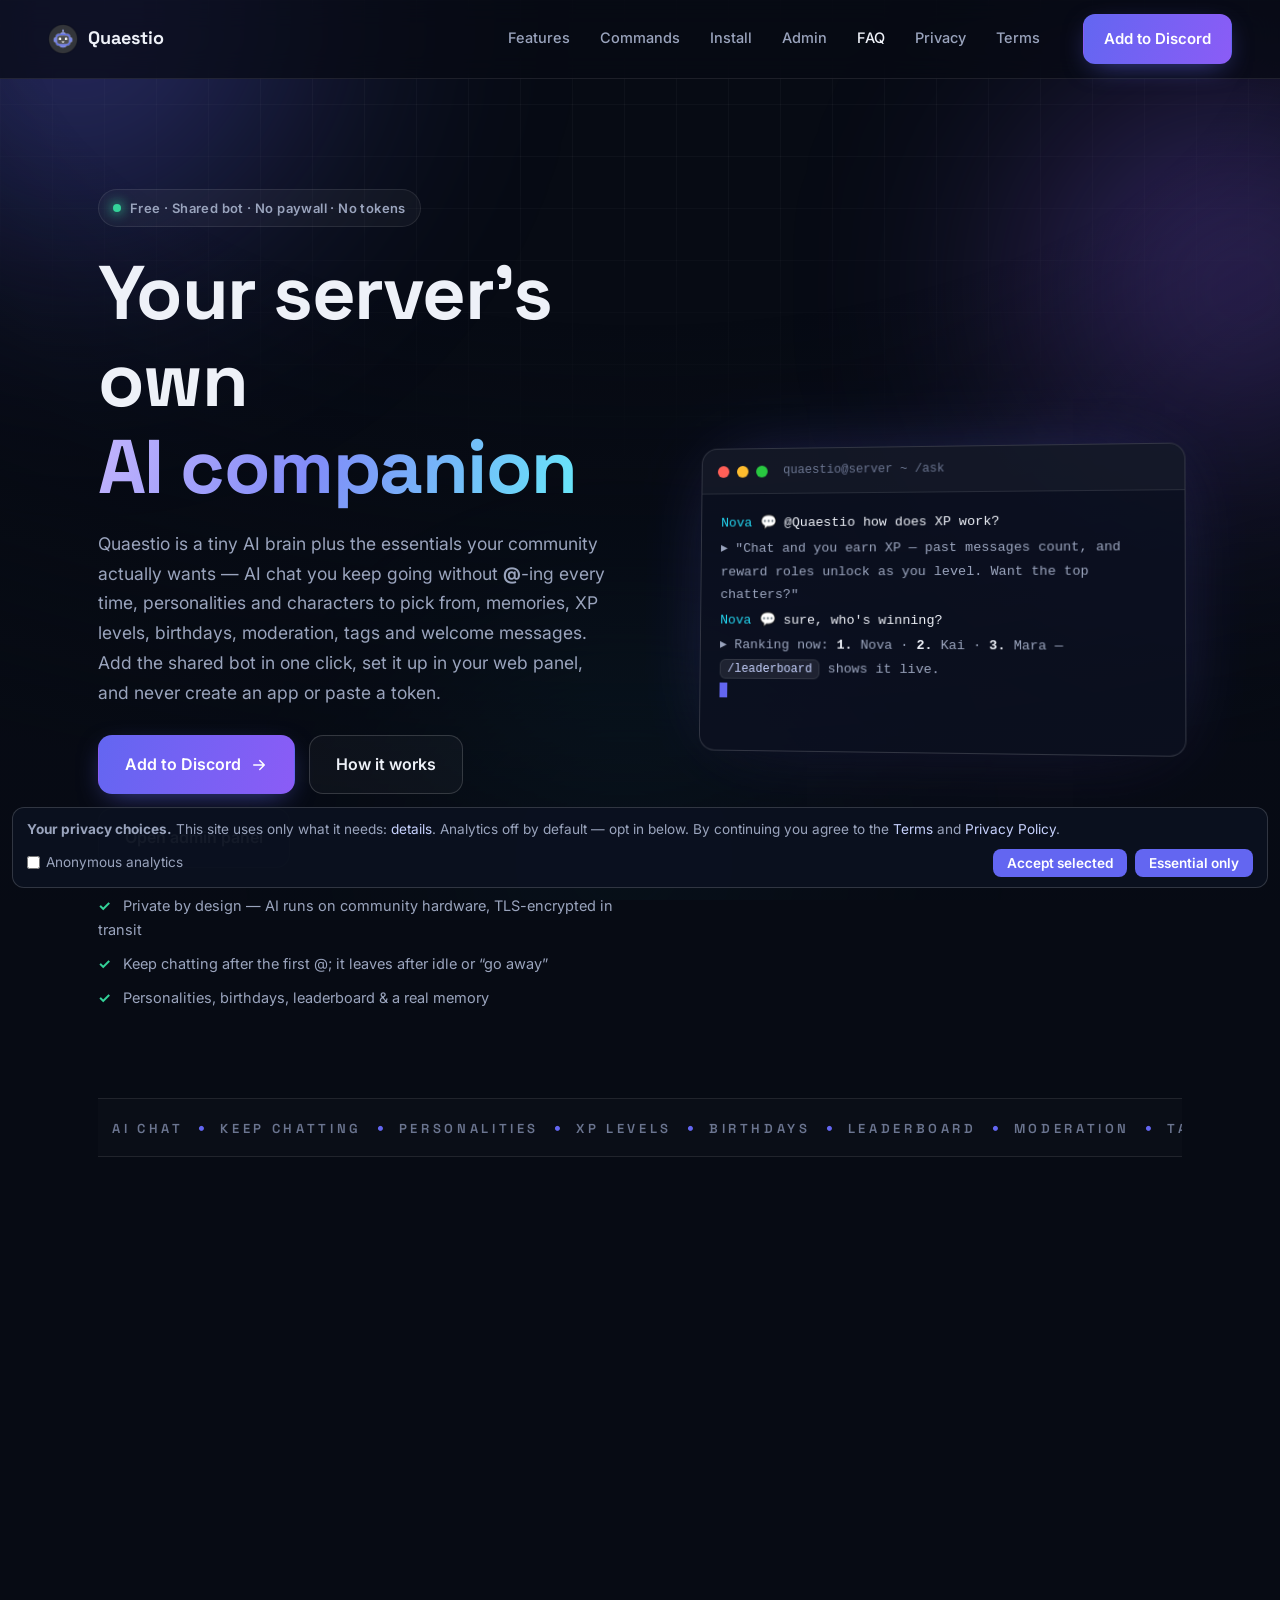
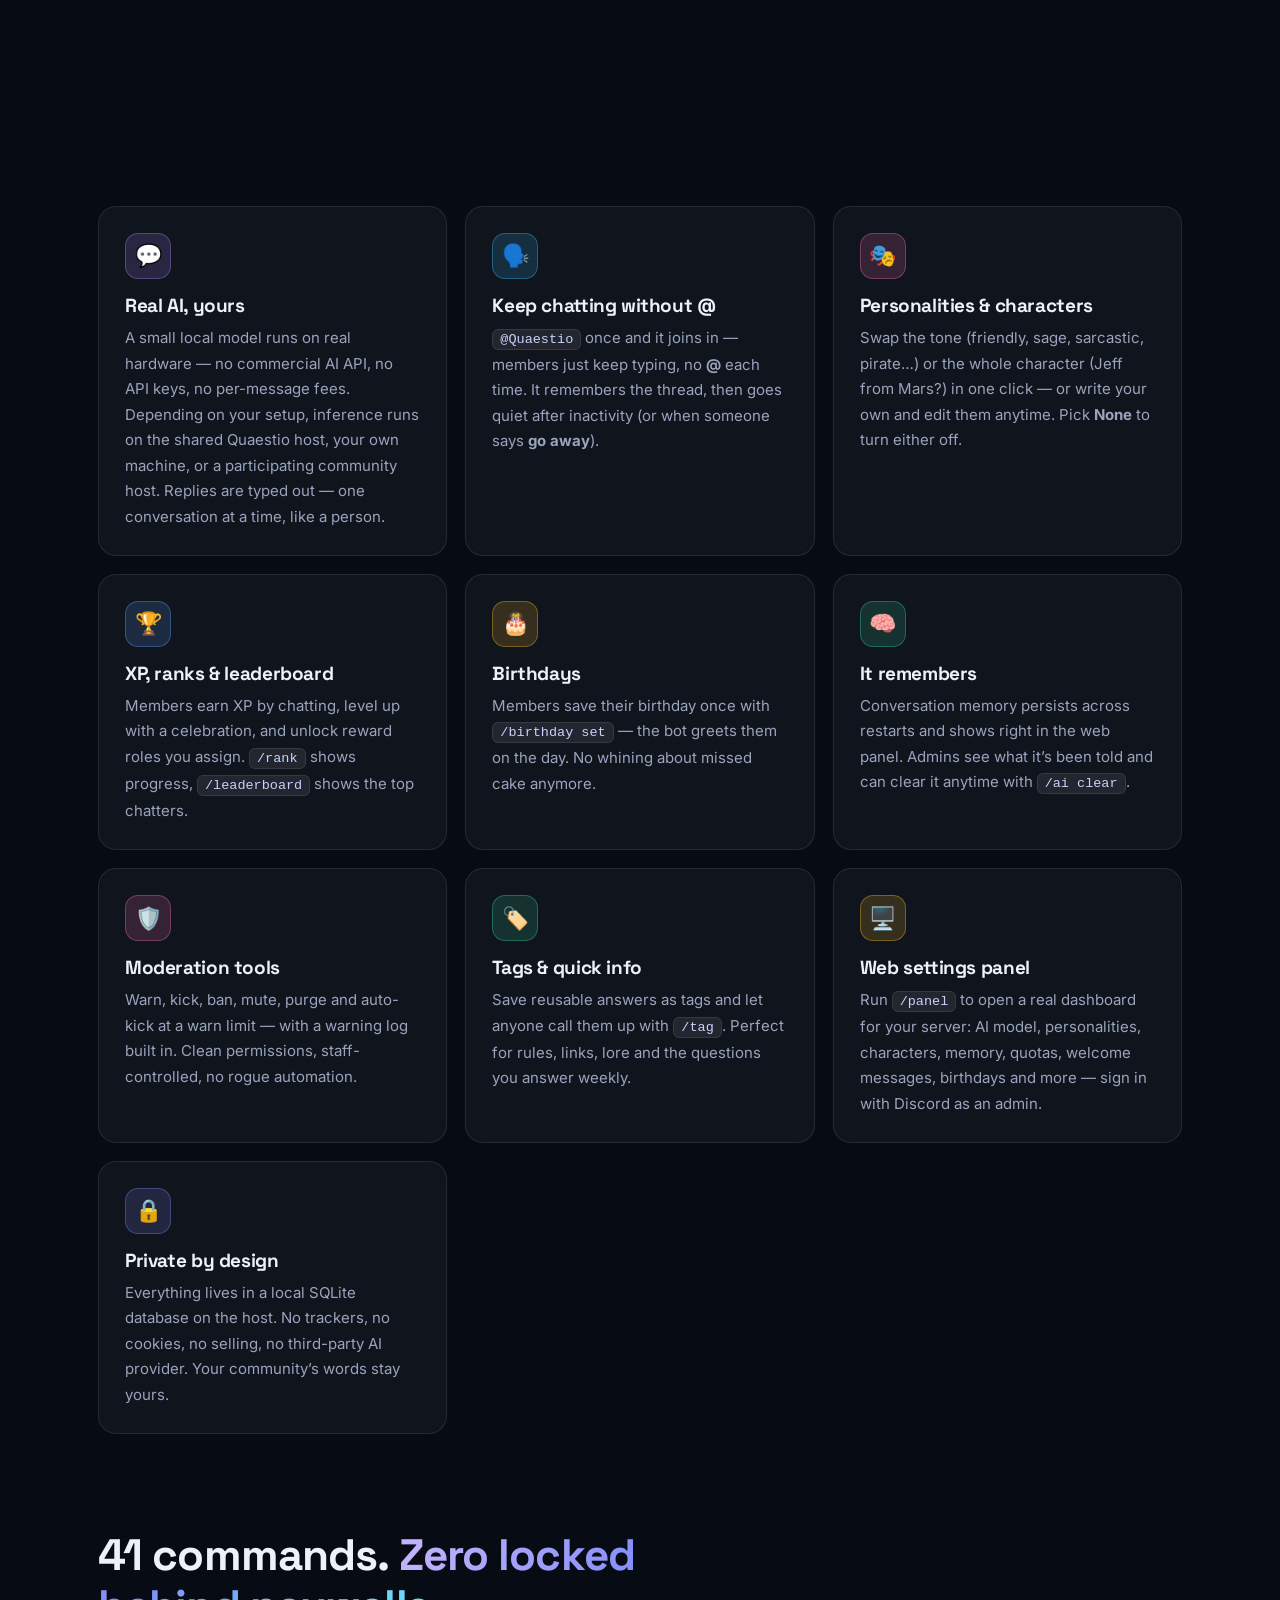
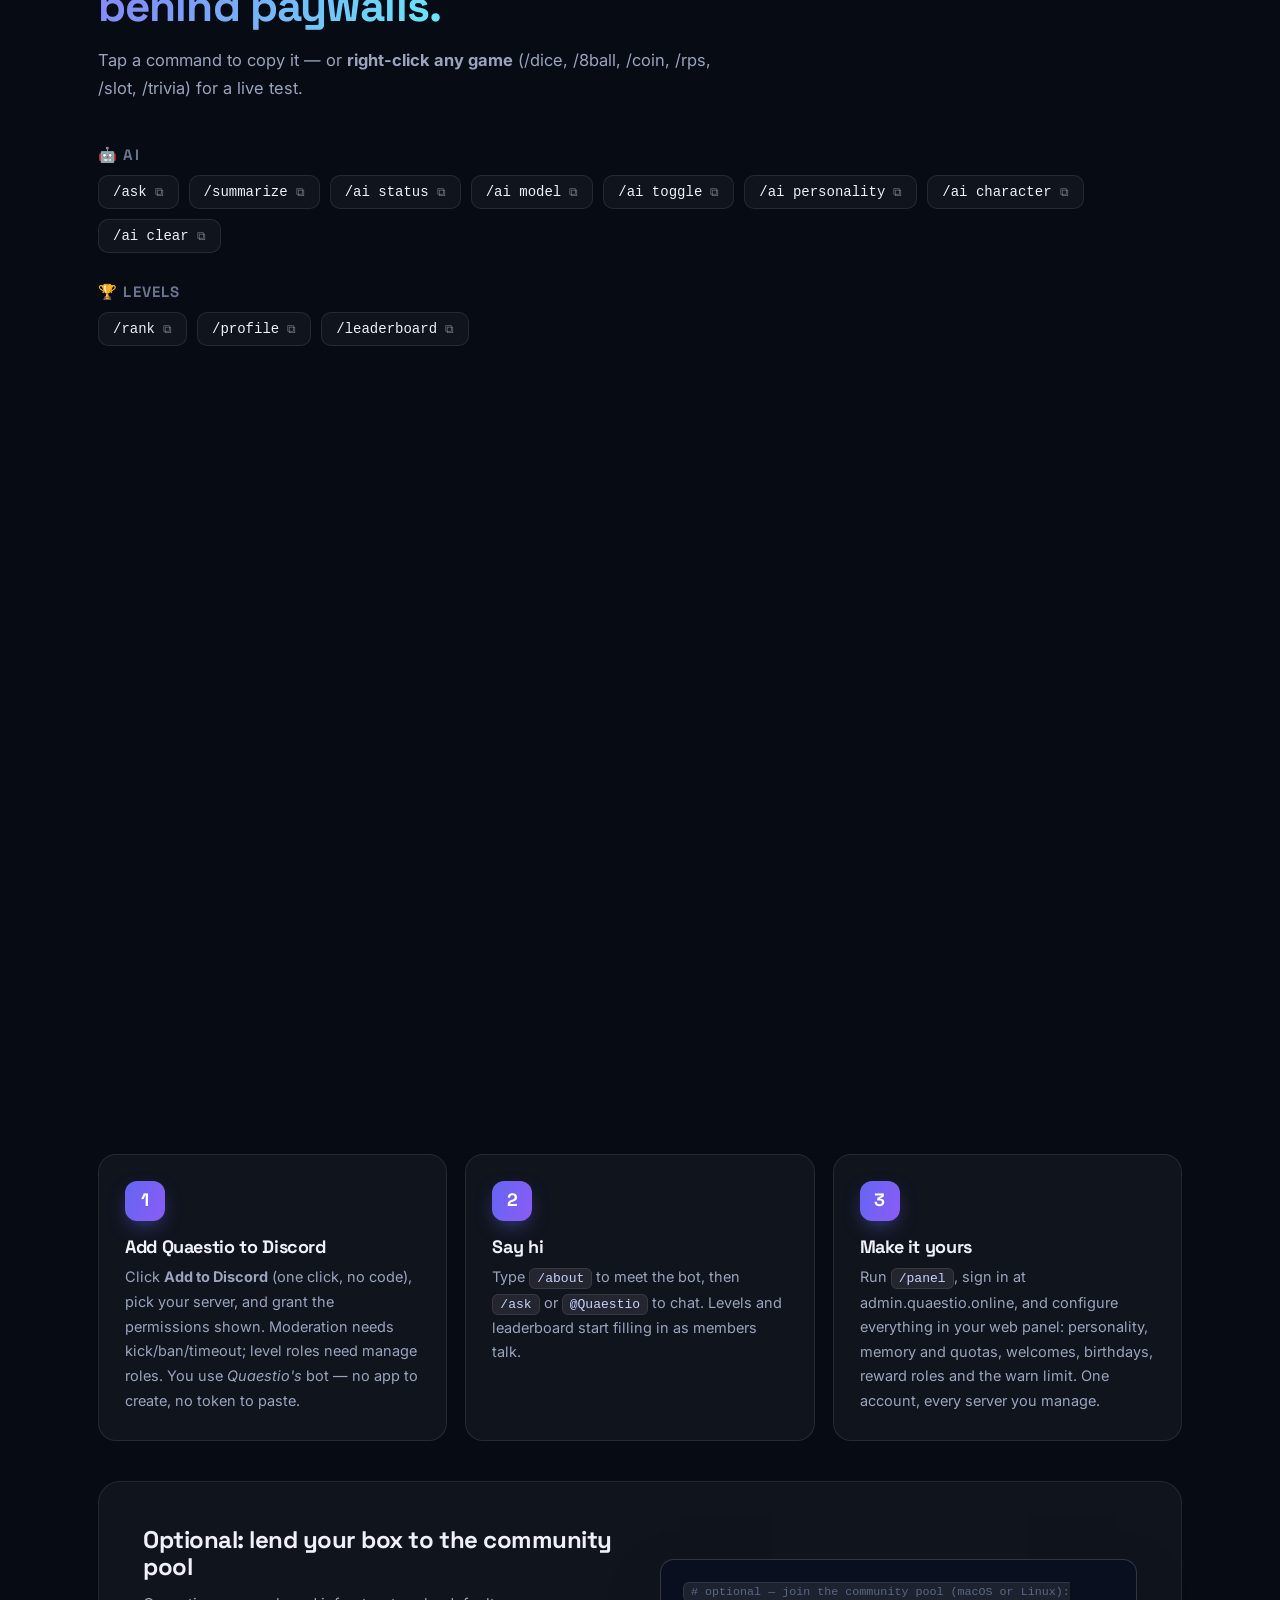
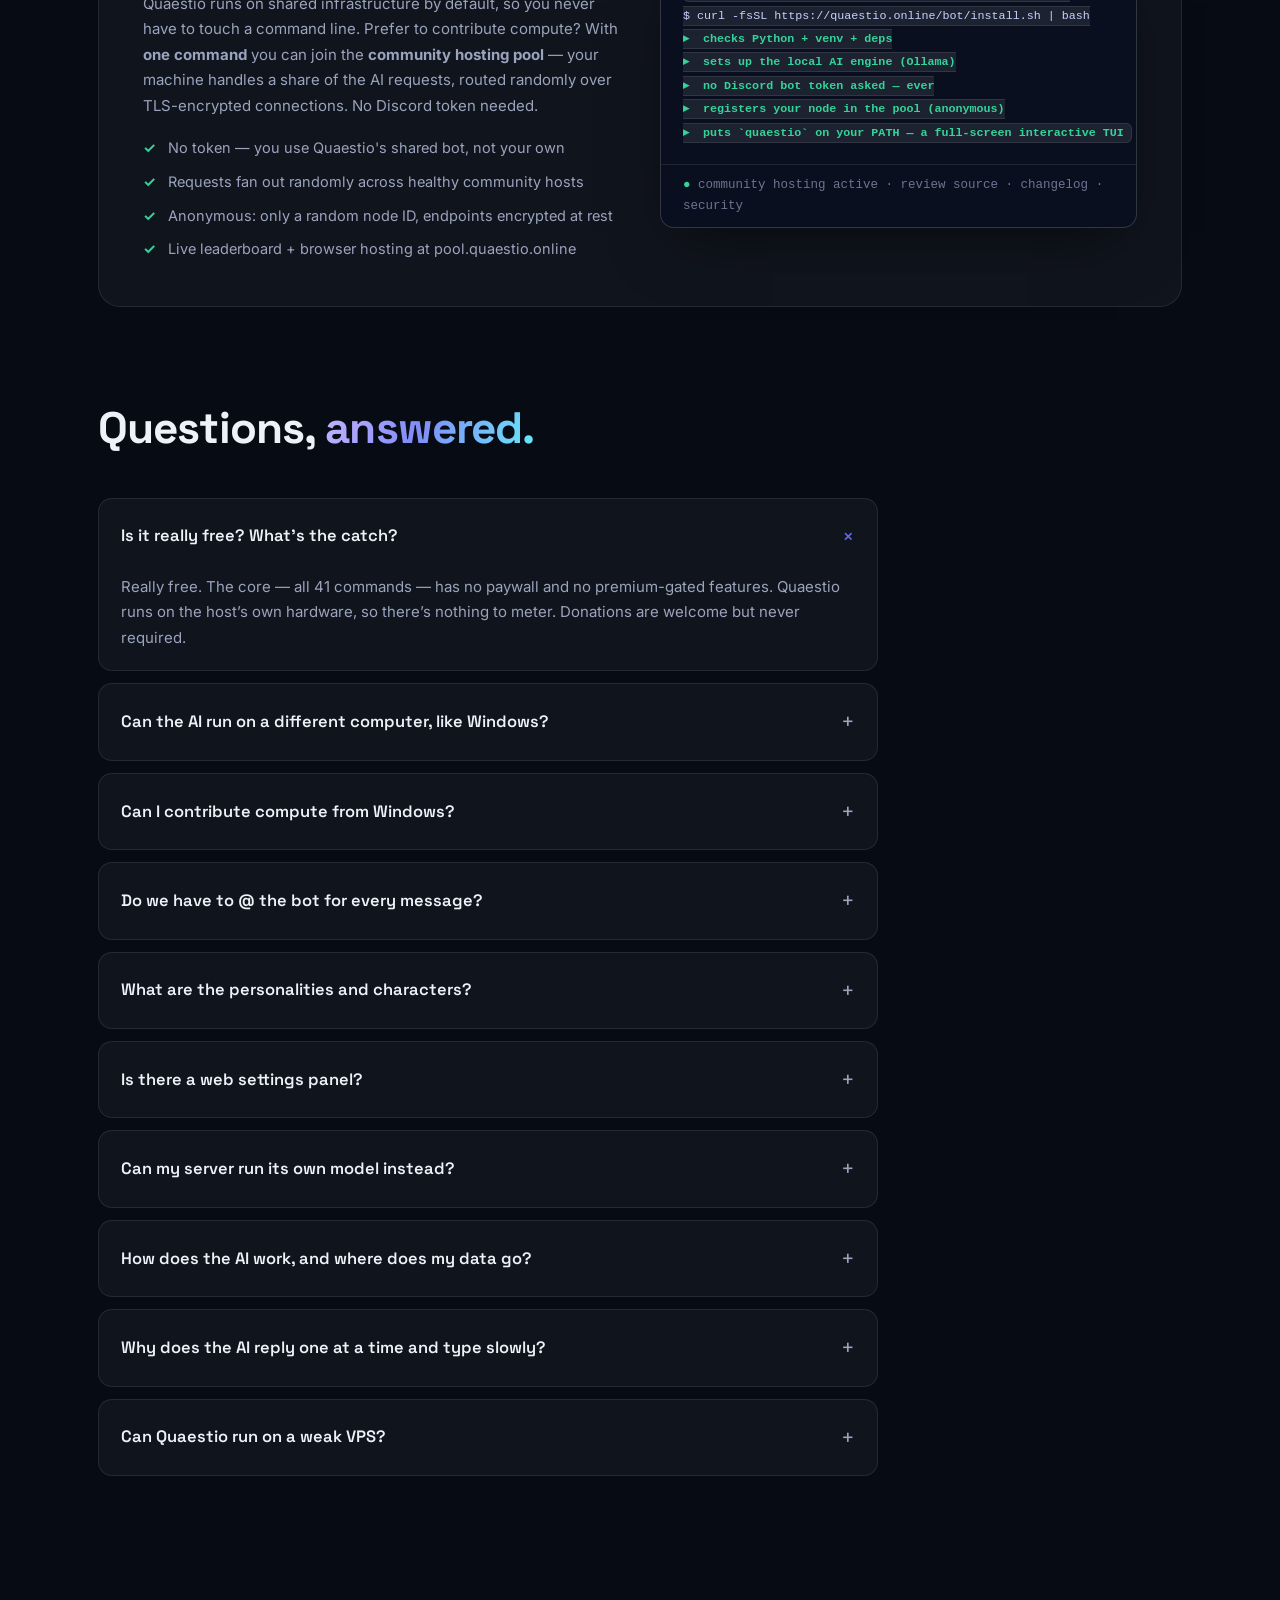
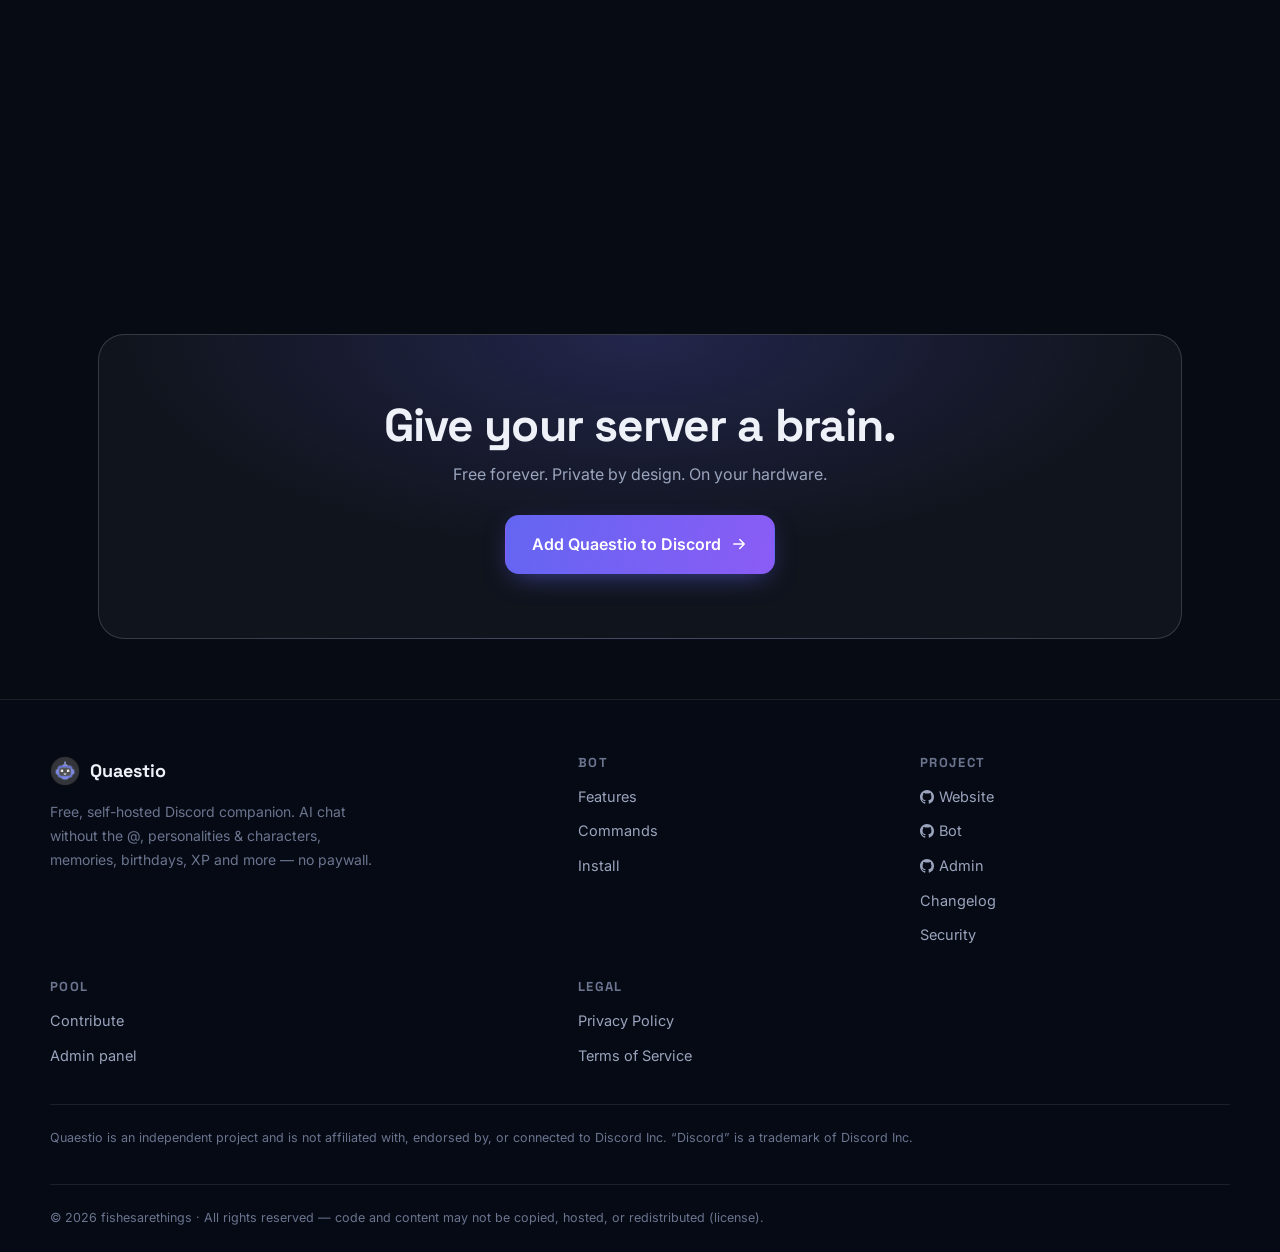
==== index.html @ 7c3014ec "Live server count with milestone confetti" ====
<!DOCTYPE html>
<html lang="en">
<head>
<meta charset="utf-8">
<meta name="viewport" content="width=device-width, initial-scale=1">
<meta name="description" content="Quaestio — the free, self-hosted Discord bot with a real on-prem AI brain: keep chatting without @, personalities &amp; characters, bot memory, XP levels, birthdays, leaderboards, moderation, tags and welcomes. No paywall. Ever.">
<meta property="og:title" content="Quaestio — Your server's own AI companion">
<meta property="og:description" content="Free, self-hosted Discord bot. On-prem AI chat that keeps going without @, personalities &amp; characters, XP, birthdays, moderation, tags and more. No subscriptions.">
<meta property="og:type" content="website">
<meta property="og:image" content="https://quaestio.online/assets/logo-512.png">
<meta property="og:url" content="https://quaestio.online/">
<meta name="twitter:card" content="summary_large_image">
<meta name="twitter:title" content="Quaestio — Your server's own AI companion">
<meta name="twitter:description" content="Free Discord AI companion: chat without @, 41 commands, XP, games, moderation. No paywall.">
<title>Quaestio — Your server's own AI companion</title>
<link rel="canonical" href="https://quaestio.online/">
<link rel="alternate" type="text/markdown" title="AI brief" href="https://quaestio.online/llms.txt">
<link rel="service-desc" type="application/json" title="API catalog" href="https://quaestio.online/api-catalog.json">
<link rel="help" title="Agent auth guide" href="https://quaestio.online/auth.md">
<script type="application/ld+json">
{"@context":"https://schema.org","@type":"SoftwareApplication","name":"Quaestio","operatingSystem":"Discord","applicationCategory":"CommunicationApplication","offers":{"@type":"Offer","price":"0","priceCurrency":"USD"},"description":"Free self-hosted Discord AI companion: keep-chatting AI, 6 personalities, characters, XP levels, birthdays, moderation, tags, games. 41 commands, no paywall.","url":"https://quaestio.online/","author":{"@type":"Organization","name":"Quaestio","url":"https://quaestio.online/"}}
</script>
<link rel="icon" href="assets/logo-512.png">
<link rel="preconnect" href="https://fonts.googleapis.com">
<link rel="preconnect" href="https://fonts.gstatic.com" crossorigin>
<link href="https://fonts.googleapis.com/css2?family=Space+Grotesk:wght@500;600;700&family=Inter:wght@400;500;600;700&display=swap" rel="stylesheet">
<link rel="stylesheet" href="style.css?v=2">
</head>
<body>

<div class="bg" aria-hidden="true">
  <div class="blob blob-a"></div>
  <div class="blob blob-b"></div>
  <div class="blob blob-c"></div>
  <div class="grid-overlay"></div>
  <div class="vignette"></div>
</div>

<header class="nav">
  <a class="brand" href="#top">
    <img src="assets/logo-512.png" alt="Quaestio">
    <span>Quaestio</span>
  </a>
  <nav class="links">
    <a href="#features">Features</a>
    <a href="#commands">Commands</a>
    <a href="#install">Install</a>
    <a href="https://admin.quaestio.online">Admin</a>
    <a href="#faq">FAQ</a>
    <a href="privacy.html">Privacy</a>
    <a href="terms.html">Terms</a>
  </nav>
  <a class="btn btn-primary btn-invite" href="https://discord.com/oauth2/authorize?client_id=1537428372802506802&permissions=1101994781766&scope=bot">Add to Discord</a>
</header>

<main id="top">

  <section class="hero">
    <div class="hero-copy">
      <div class="badge"><span class="dot"></span> Free &middot; Shared bot &middot; No paywall &middot; No tokens</div>
      <h1>Your server&rsquo;s own<br><span class="grad">AI companion</span></h1>
      <p class="lead">Quaestio is a tiny AI brain plus the essentials your community actually wants — AI chat you keep going without <b>@</b>-ing every time, personalities and characters to pick from, memories, XP levels, birthdays, moderation, tags and welcome messages. Add the shared bot in one click, set it up in your web panel, and never create an app or paste a token.</p>
      <div class="cta">
        <a class="btn btn-primary btn-lg" href="https://discord.com/oauth2/authorize?client_id=1537428372802506802&permissions=1101994781766&scope=bot">
          Add to Discord
          <svg viewBox="0 0 24 24" fill="none" stroke="currentColor" stroke-width="2" stroke-linecap="round" stroke-linejoin="round"><path d="M5 12h14M13 6l6 6-6 6"/></svg>
        </a>
        <a class="btn btn-ghost btn-lg" href="#install">How it works</a>
        <a class="btn btn-ghost btn-lg" href="https://admin.quaestio.online">Open admin panel</a>
      </div>
      <ul class="hero-check">
        <li><span class="ok">✓</span> Private by design — AI runs on community hardware, TLS-encrypted in transit</li>
        <li><span class="ok">✓</span> Keep chatting after the first @; it leaves after idle or &ldquo;go away&rdquo;</li>
        <li><span class="ok">✓</span> Personalities, birthdays, leaderboard &amp; a real memory</li>
      </ul>
    </div>

    <div class="terminal" id="terminal" role="img" aria-label="Animated preview of Quaestio commands">
      <div class="terminal-bar">
        <span class="tl red"></span><span class="tl yellow"></span><span class="tl green"></span>
        <span class="terminal-title">quaestio@server ~ /ask</span>
      </div>
      <div class="terminal-body" id="terminalBody"></div>
    </div>
  </section>

  <div class="ticker" aria-hidden="true">
    <div class="ticker-track">
      <span>AI CHAT</span><i>•</i><span>KEEP CHATTING</span><i>•</i><span>PERSONALITIES</span><i>•</i><span>XP LEVELS</span><i>•</i><span>BIRTHDAYS</span><i>•</i><span>LEADERBOARD</span><i>•</i><span>MODERATION</span><i>•</i><span>TAGS</span><i>•</i><span>WELCOMES</span><i>•</i><span>PRIVATE</span><i>•</i><span>FREE</span><i>•</i>
      <span>AI CHAT</span><i>•</i><span>KEEP CHATTING</span><i>•</i><span>PERSONALITIES</span><i>•</i><span>XP LEVELS</span><i>•</i><span>BIRTHDAYS</span><i>•</i><span>LEADERBOARD</span><i>•</i><span>MODERATION</span><i>•</i><span>TAGS</span><i>•</i><span>WELCOMES</span><i>•</i><span>PRIVATE</span><i>•</i><span>FREE</span><i>•</i>
    </div>
  </div>

  <section class="stats reveal">
    <div class="stat"><span class="stat-num" data-count="2" id="stat-servers">2</span><span class="stat-label">Servers</span></div>
    <div class="stat"><span class="stat-num" data-count="41">41</span><span class="stat-label">Commands</span></div>
    <div class="stat"><span class="stat-num" data-count="1">1</span><span class="stat-label">AI brain</span></div>
    <div class="stat"><span class="stat-num" data-count="0" data-suffix="$">0$</span><span class="stat-label">Paywalls</span></div>
    <div class="stat"><span class="stat-num" data-count="100" data-suffix="%">100%</span><span class="stat-label">Private</span></div>
  </section>

  <section class="section" id="features">
    <div class="section-head reveal">
      <h2>Everything your server needs.<br><span class="grad">Nothing it doesn&rsquo;t.</span></h2>
      <p>Built around one idea: a bot that feels human, stays private, and costs nothing.</p>
    </div>
    <div class="card-grid">
      <div class="card reveal">
        <div class="card-icon" style="--c:#a78bfa">💬</div>
        <h3>Real AI, yours</h3>
        <p>A small local model runs on real hardware — no commercial AI API, no API keys, no per-message fees. Depending on your setup, inference runs on the shared Quaestio host, your own machine, or a participating community host. Replies are typed out — one conversation at a time, like a person.</p>
      </div>
      <div class="card reveal">
        <div class="card-icon" style="--c:#38bdf8">🗣️</div>
        <h3>Keep chatting without @</h3>
        <p><code>@Quaestio</code> once and it joins in — members just keep typing, no <b>@</b> each time. It remembers the thread, then goes quiet after inactivity (or when someone says <b>go away</b>).</p>
      </div>
      <div class="card reveal">
        <div class="card-icon" style="--c:#f472b6">🎭</div>
        <h3>Personalities &amp; characters</h3>
        <p>Swap the tone (friendly, sage, sarcastic, pirate…) or the whole character (Jeff from Mars?) in one click — or write your own and edit them anytime. Pick <b>None</b> to turn either off.</p>
      </div>
      <div class="card reveal">
        <div class="card-icon" style="--c:#60a5fa">🏆</div>
        <h3>XP, ranks &amp; leaderboard</h3>
        <p>Members earn XP by chatting, level up with a celebration, and unlock reward roles you assign. <code>/rank</code> shows progress, <code>/leaderboard</code> shows the top chatters.</p>
      </div>
      <div class="card reveal">
        <div class="card-icon" style="--c:#fbbf24">🎂</div>
        <h3>Birthdays</h3>
        <p>Members save their birthday once with <code>/birthday set</code> — the bot greets them on the day. No whining about missed cake anymore.</p>
      </div>
      <div class="card reveal">
        <div class="card-icon" style="--c:#34d399">🧠</div>
        <h3>It remembers</h3>
        <p>Conversation memory persists across restarts and shows right in the web panel. Admins see what it&rsquo;s been told and can clear it anytime with <code>/ai clear</code>.</p>
      </div>
      <div class="card reveal">
        <div class="card-icon" style="--c:#f472b6">🛡️</div>
        <h3>Moderation tools</h3>
        <p>Warn, kick, ban, mute, purge and auto-kick at a warn limit — with a warning log built in. Clean permissions, staff-controlled, no rogue automation.</p>
      </div>
      <div class="card reveal">
        <div class="card-icon" style="--c:#34d399">🏷️</div>
        <h3>Tags &amp; quick info</h3>
        <p>Save reusable answers as tags and let anyone call them up with <code>/tag</code>. Perfect for rules, links, lore and the questions you answer weekly.</p>
      </div>
      <div class="card reveal">
        <div class="card-icon" style="--c:#fbbf24">🖥️</div>
        <h3>Web settings panel</h3>
        <p>Run <code>/panel</code> to open a <a href="https://admin.quaestio.online">real dashboard</a> for your server: AI model, personalities, characters, memory, quotas, welcome messages, birthdays and more — sign in with Discord as an admin.</p>
      </div>
      <div class="card reveal">
        <div class="card-icon" style="--c:#818cf8">🔒</div>
        <h3>Private by design</h3>
        <p>Everything lives in a local SQLite database on the host. No trackers, no cookies, no selling, no third-party AI provider. Your community&rsquo;s words stay yours.</p>
      </div>
    </div>
  </section>

  <section class="section" id="commands">
    <div class="section-head reveal">
      <h2>41 commands. <span class="grad">Zero locked behind paywalls.</span></h2>
      <p class="muted" id="cmd-hint">Tap a command to copy it — or <b>right-click any game</b> (/dice, /8ball, /coin, /rps, /slot, /trivia) for a live test.</p>
    </div>

    <div class="cmd-group reveal">
      <h4>🤖 AI</h4>
      <div class="cmd-chips">
        <button class="cmd" data-cmd="/ask">/ask</button>
        <button class="cmd" data-cmd="/summarize">/summarize</button>
        <button class="cmd" data-cmd="/ai status">/ai status</button>
        <button class="cmd" data-cmd="/ai model">/ai model</button>
        <button class="cmd" data-cmd="/ai toggle">/ai toggle</button>
        <button class="cmd" data-cmd="/ai personality">/ai personality</button>
        <button class="cmd" data-cmd="/ai character">/ai character</button>
        <button class="cmd" data-cmd="/ai clear">/ai clear</button>
      </div>
    </div>
    <div class="cmd-group reveal">
      <h4>🏆 Levels</h4>
      <div class="cmd-chips">
        <button class="cmd" data-cmd="/rank">/rank</button>
        <button class="cmd" data-cmd="/profile">/profile</button>
        <button class="cmd" data-cmd="/leaderboard">/leaderboard</button>
      </div>
    </div>
    <div class="cmd-group reveal">
      <h4>🛡️ Moderation</h4>
      <div class="cmd-chips">
        <button class="cmd" data-cmd="/warn">/warn</button>
        <button class="cmd" data-cmd="/warns">/warns</button>
        <button class="cmd" data-cmd="/delwarns">/delwarns</button>
        <button class="cmd" data-cmd="/kick">/kick</button>
        <button class="cmd" data-cmd="/ban">/ban</button>
        <button class="cmd" data-cmd="/unban">/unban</button>
        <button class="cmd" data-cmd="/purge">/purge</button>
        <button class="cmd" data-cmd="/mute">/mute</button>
        <button class="cmd" data-cmd="/unmute">/unmute</button>
      </div>
    </div>
    <div class="cmd-group reveal">
      <h4>🏷️ Tags</h4>
      <div class="cmd-chips">
        <button class="cmd" data-cmd="/tag">/tag</button>
        <button class="cmd" data-cmd="/tagcreate">/tagcreate</button>
        <button class="cmd" data-cmd="/tagdelete">/tagdelete</button>
        <button class="cmd" data-cmd="/tags">/tags</button>
      </div>
    </div>
    <div class="cmd-group reveal">
      <h4>🎂 Birthdays</h4>
      <div class="cmd-chips">
        <button class="cmd" data-cmd="/birthday set">/birthday set</button>
        <button class="cmd" data-cmd="/birthday list">/birthday list</button>
        <button class="cmd" data-cmd="/birthday remove">/birthday remove</button>
      </div>
    </div>
    <div class="cmd-group reveal">
      <h4>🧭 Core</h4>
      <div class="cmd-chips">
        <button class="cmd" data-cmd="/ping">/ping</button>
        <button class="cmd" data-cmd="/uptime">/uptime</button>
        <button class="cmd" data-cmd="/about">/about</button>
        <button class="cmd" data-cmd="/invite">/invite</button>
        <button class="cmd" data-cmd="/panel">/panel</button>
      </div>
    </div>
    <div class="cmd-group reveal">
      <h4>🎮 Games</h4>
      <div class="cmd-chips">
        <button class="cmd" data-cmd="/8ball">/8ball</button>
        <button class="cmd" data-cmd="/dice">/dice</button>
        <button class="cmd" data-cmd="/coin">/coin</button>
        <button class="cmd" data-cmd="/rps">/rps</button>
        <button class="cmd" data-cmd="/trivia">/trivia</button>
        <button class="cmd" data-cmd="/slot">/slot</button>
        <button class="cmd" data-cmd="/tictactoe">/tictactoe</button>
        <button class="cmd" data-cmd="/move">/move</button>
      </div>
    </div>
  </section>

  <section class="section" id="install">
    <div class="section-head reveal">
      <h2>Up and running in <span class="grad">about a minute.</span></h2>
      <p>No installs, no tokens, no subscriptions. Invite Quaestio and configure it in your web panel.</p>
    </div>
    <div class="steps">
      <div class="step reveal">
        <div class="step-num">1</div>
        <h3>Add Quaestio to Discord</h3>
        <p>Click <strong>Add to Discord</strong> (one click, no code), pick your server, and grant the permissions shown. Moderation needs kick/ban/timeout; level roles need manage roles. You use <em>Quaestio's</em> bot — no app to create, no token to paste.</p>
      </div>
      <div class="step reveal">
        <div class="step-num">2</div>
        <h3>Say hi</h3>
        <p>Type <code>/about</code> to meet the bot, then <code>/ask</code> or <code>@Quaestio</code> to chat. Levels and leaderboard start filling in as members talk.</p>
      </div>
      <div class="step reveal">
        <div class="step-num">3</div>
        <h3>Make it yours</h3>
        <p>Run <code>/panel</code>, sign in at <a href="https://admin.quaestio.online">admin.quaestio.online</a>, and configure everything in your web panel: personality, memory and quotas, welcomes, birthdays, reward roles and the warn limit. One account, every server you manage.</p>
      </div>
    </div>

    <div class="selfhost reveal">
      <div class="selfhost-copy">
        <h3>Optional: lend your box to the community pool</h3>
        <p>Quaestio runs on shared infrastructure by default, so you never have to touch a command line. Prefer to contribute compute? With <strong>one command</strong> you can join the <strong>community hosting pool</strong> — your machine handles a share of the AI requests, routed randomly over TLS-encrypted connections. No Discord token needed.</p>
        <ul class="hero-check">
          <li><span class="ok">✓</span> No token — you use Quaestio's shared bot, not your own</li>
          <li><span class="ok">✓</span> Requests fan out randomly across healthy community hosts</li>
          <li><span class="ok">✓</span> Anonymous: only a random node ID, endpoints encrypted at rest</li>
          <li><span class="ok">✓</span> Live leaderboard + browser hosting at <a href="https://pool.quaestio.online">pool.quaestio.online</a></li>
        </ul>
      </div>
      <div class="code-block">
<pre><code><span class="c"># optional — join the community pool (macOS or Linux):</span>
$ curl -fsSL https://quaestio.online/bot/install.sh | bash
<span class="ok">▸  checks Python + venv + deps
▸  sets up the local AI engine (Ollama)
▸  no Discord bot token asked — ever
▸  registers your node in the pool (anonymous)
▸  puts `quaestio` on your PATH — a full-screen interactive TUI</span></code></pre>
        <div class="code-bar"><span class="ok">●</span> community hosting active · <a href="https://github.com/fishesarethings/discord-ai-companion-bot-pool/blob/main/install.sh">review source</a> · <a href="https://github.com/fishesarethings/quaestio-site/blob/main/CHANGELOG.md">changelog</a> · <a href="https://quaestio.online/security.html">security</a></div>
      </div>
    </div>
  </section>

  <section class="section" id="faq">
    <div class="section-head reveal">
      <h2>Questions, <span class="grad">answered.</span></h2>
    </div>
    <div class="faq">
      <details class="faq-item reveal" open>
        <summary>Is it really free? What&rsquo;s the catch?</summary>
        <p>Really free. The core — all 41 commands — has no paywall and no premium-gated features. Quaestio runs on the host&rsquo;s own hardware, so there&rsquo;s nothing to meter. Donations are welcome but never required.</p>
      </details>
      <details class="faq-item reveal">
        <summary>Can the AI run on a different computer, like Windows?</summary>
        <p>Yes. Quaestio talks to any Ollama over the network — run Ollama on a spare PC (Windows, Linux or macOS), open its port, and set the endpoint in <code>/ai endpoint</code> (admins) or <code>OLLAMA_BASE_URL</code> in <code>.env</code>. The model host can be as weak as you like; the bot handles one chat at a time and shares the brain fairly across servers.</p>
      </details>
      <details class="faq-item reveal">
        <summary>Can I contribute compute from Windows?</summary>
        <p>Yes — you don't host a bot (there's nothing to configure in Discord). You just lend AI compute to the shared bot: open PowerShell and paste <code>powershell -ExecutionPolicy Bypass -Command &quot;irm https://quaestio.online/bot/install.ps1 | iex&quot;</code>, then run <code>quaestio pool-serve</code>. Your box answers pool jobs whenever it's online and idles when it's not. Manage it with <code>quaestio</code> (menu), <code>quaestio pool</code> or <code>quaestio uninstall</code>.</p>
      </details>
      <details class="faq-item reveal">
        <summary>Do we have to @ the bot for every message?</summary>
        <p>No. After the first <code>@</code> (or <code>/ask</code>), turn on <strong>Keep chatting without @</strong> in the web panel and the bot stays in the conversation — members just keep typing. It goes quiet again after a few minutes of silence, or right away if someone says <code>go away</code>.</p>
      </details>
      <details class="faq-item reveal">
        <summary>What are the personalities and characters?</summary>
        <p>Personalties tint how Quaestio talks — Friendly, Wise sage, Sarcastic wit, Pirate, Professional or <b>None</b> — while characters change who it pretends to be, like Jeff from Mars or a Wholesome grandma. Admins pick both in the web panel, or write their own custom ones and edit or delete them anytime.</p>
      </details>
      <details class="faq-item reveal">
        <summary>Is there a web settings panel?</summary>
        <p>Yes. Run <code>/panel</code> (or open <a href="https://admin.quaestio.online">admin.quaestio.online</a>) and sign in with Discord as an admin. From there you control the AI box, model, memory, quotas, personalities, characters, welcome messages, birthdays, level roles and moderation limits — all stored on your server.</p>
      </details>
      <details class="faq-item reveal">
        <summary>Can my server run its own model instead?</summary>
        <p>Yes. Admins pick their own Ollama box in the web panel (endpoint + model) — choose <strong>My own</strong> as the AI source. You can also contribute your box to the shared pool so other servers can use it. Contributions are <strong>anonymous</strong> — endpoints and models are encrypted at rest and only a random node ID is ever shown — so nobody can piece together who contributes. Only server admins can change these settings.</p>
      </details>
      <details class="faq-item reveal">
        <summary>How does the AI work, and where does my data go?</summary>
        <p>The AI is a small model running on the server owner&rsquo;s machine. Your prompts are processed locally and are not sent to third-party AI providers by the bot. Nothing is sold, tracked or shared — see the <a href="privacy.html">Privacy Policy</a>.</p>
      </details>
      <details class="faq-item reveal">
        <summary>Why does the AI reply one at a time and type slowly?</summary>
        <p>By design. A local model is fast but focused, so Quaestio handles one conversation at a time and types replies out like a human would. It keeps responses coherent and the server calm — if it&rsquo;s busy, <code>/ask</code> politely asks you to wait a moment.</p>
      </details>
      <details class="faq-item reveal">
        <summary>Can Quaestio run on a weak VPS?</summary>
        <p>Yes. The bot itself is light. For the AI, a 1&ndash;4 GB model runs fine on a small VPS or a spare PC; if your box can&rsquo;t host a model, you can point Quaestio at a compatible model endpoint elsewhere.</p>
      </details>
      <details class="faq-item reveal">
        <summary>Why the name Quaestio?</summary>
        <p>It's Latin for <em>question</em> (pronounced KWY-sti-oh) — fitting for a bot that answers them. The name is a nod, not a claim: no affiliation with anything else called Quaestio.</p>
      </details>
      <details class="faq-item reveal">
        <summary>Is Quaestio open source?</summary>
        <p>The code is view-only on GitHub (<a href="https://github.com/fishesarethings/quaestio-site">website</a>, <a href="https://github.com/fishesarethings/discord-ai-companion-bot-pool">bot</a>, <a href="https://github.com/fishesarethings/quaestio-admin">admin</a>, <a href="https://github.com/fishesarethings/quaestio-pool">pool</a>) under a proprietary license — read and learn, but don't copy, host, or redistribute. We keep it inspectable so you can verify what the installer does and how the pool handles data.</p>
      </details>
      <details class="faq-item reveal">
        <summary>Who runs this, and how do I reach you?</summary>
        <p>An independent project by fishesarethings — contact <a href="mailto:info@quaestio.online">info@quaestio.online</a> (best effort). Issues and changelog live on the GitHub repos linked above.</p>
      </details>
      <details class="faq-item reveal">
        <summary>Is this affiliated with Discord or MEE6?</summary>
        <p>No. Quaestio is an independent project, not affiliated with, endorsed by, or connected to Discord Inc. or any other bot. &ldquo;Discord&rdquo; is a trademark of Discord Inc.</p>
      </details>
    </div>
  </section>

  <section class="cta-banner reveal">
    <h2>Give your server a brain.</h2>
    <p>Free forever. Private by design. On your hardware.</p>
    <a class="btn btn-primary btn-lg" href="https://discord.com/oauth2/authorize?client_id=1537428372802506802&permissions=1101994781766&scope=bot">
      Add Quaestio to Discord
      <svg viewBox="0 0 24 24" fill="none" stroke="currentColor" stroke-width="2" stroke-linecap="round" stroke-linejoin="round"><path d="M5 12h14M13 6l6 6-6 6"/></svg>
    </a>
  </section>

</main>

<footer>
  <div class="footer-grid">
    <div>
      <a class="brand" href="#top"><img src="assets/logo-512.png" alt="Quaestio"><span>Quaestio</span></a>
      <p class="footer-note">Free, self-hosted Discord companion. AI chat without the @, personalities &amp; characters, memories, birthdays, XP and more — no paywall.</p>
    </div>
    <div class="footer-col">
      <h5>Bot</h5>
      <a href="#features">Features</a>
      <a href="#commands">Commands</a>
      <a href="#install">Install</a>
    </div>
    <div class="footer-col">
      <h5>Project</h5>
      <a href="https://github.com/fishesarethings/quaestio-site"><svg viewBox="0 0 16 16" width="14" height="14" fill="currentColor" aria-hidden="true" style="vertical-align:-2px;margin-right:5px"><path d="M8 0C3.58 0 0 3.58 0 8c0 3.54 2.29 6.53 5.47 7.59.4.07.55-.17.55-.38 0-.19-.01-.82-.01-1.49-2.01.37-2.53-.49-2.69-.94-.09-.23-.48-.94-.82-1.13-.28-.15-.68-.52-.01-.53.63-.01 1.08.58 1.23.82.72 1.21 1.87.87 2.33.66.07-.52.28-.87.51-1.07-1.78-.2-3.64-.89-3.64-3.95 0-.87.31-1.59.82-2.15-.08-.2-.36-1.02.08-2.12 0 0 .67-.21 2.2.82.64-.18 1.32-.27 2-.27.68 0 1.36.09 2 .27 1.53-1.04 2.2-.82 2.2-.82.44 1.1.16 1.92.08 2.12.51.56.82 1.27.82 2.15 0 3.07-1.87 3.75-3.65 3.95.29.25.54.73.54 1.48 0 1.07-.01 1.93-.01 2.2 0 .21.15.46.55.38A8.013 8.013 0 0 0 16 8c0-4.42-3.58-8-8-8z"/></svg>Website</a>
      <a href="https://github.com/fishesarethings/discord-ai-companion-bot-pool"><svg viewBox="0 0 16 16" width="14" height="14" fill="currentColor" aria-hidden="true" style="vertical-align:-2px;margin-right:5px"><path d="M8 0C3.58 0 0 3.58 0 8c0 3.54 2.29 6.53 5.47 7.59.4.07.55-.17.55-.38 0-.19-.01-.82-.01-1.49-2.01.37-2.53-.49-2.69-.94-.09-.23-.48-.94-.82-1.13-.28-.15-.68-.52-.01-.53.63-.01 1.08.58 1.23.82.72 1.21 1.87.87 2.33.66.07-.52.28-.87.51-1.07-1.78-.2-3.64-.89-3.64-3.95 0-.87.31-1.59.82-2.15-.08-.2-.36-1.02.08-2.12 0 0 .67-.21 2.2.82.64-.18 1.32-.27 2-.27.68 0 1.36.09 2 .27 1.53-1.04 2.2-.82 2.2-.82.44 1.1.16 1.92.08 2.12.51.56.82 1.27.82 2.15 0 3.07-1.87 3.75-3.65 3.95.29.25.54.73.54 1.48 0 1.07-.01 1.93-.01 2.2 0 .21.15.46.55.38A8.013 8.013 0 0 0 16 8c0-4.42-3.58-8-8-8z"/></svg>Bot</a>
      <a href="https://github.com/fishesarethings/quaestio-admin"><svg viewBox="0 0 16 16" width="14" height="14" fill="currentColor" aria-hidden="true" style="vertical-align:-2px;margin-right:5px"><path d="M8 0C3.58 0 0 3.58 0 8c0 3.54 2.29 6.53 5.47 7.59.4.07.55-.17.55-.38 0-.19-.01-.82-.01-1.49-2.01.37-2.53-.49-2.69-.94-.09-.23-.48-.94-.82-1.13-.28-.15-.68-.52-.01-.53.63-.01 1.08.58 1.23.82.72 1.21 1.87.87 2.33.66.07-.52.28-.87.51-1.07-1.78-.2-3.64-.89-3.64-3.95 0-.87.31-1.59.82-2.15-.08-.2-.36-1.02.08-2.12 0 0 .67-.21 2.2.82.64-.18 1.32-.27 2-.27.68 0 1.36.09 2 .27 1.53-1.04 2.2-.82 2.2-.82.44 1.1.16 1.92.08 2.12.51.56.82 1.27.82 2.15 0 3.07-1.87 3.75-3.65 3.95.29.25.54.73.54 1.48 0 1.07-.01 1.93-.01 2.2 0 .21.15.46.55.38A8.013 8.013 0 0 0 16 8c0-4.42-3.58-8-8-8z"/></svg>Admin</a>
      <a href="https://github.com/fishesarethings/quaestio-site/blob/main/CHANGELOG.md">Changelog</a>
      <a href="security.html">Security</a>
    </div>
    <div class="footer-col">
      <h5>Pool</h5>
      <a href="https://pool.quaestio.online">Contribute</a>
      <a href="https://admin.quaestio.online">Admin panel</a>
    </div>
    <div class="footer-col">
      <h5>Legal</h5>
      <a href="privacy.html">Privacy Policy</a>
      <a href="terms.html">Terms of Service</a>
    </div>
  </div>
  <p class="footer-disclaimer">Quaestio is an independent project and is not affiliated with, endorsed by, or connected to Discord Inc. &ldquo;Discord&rdquo; is a trademark of Discord Inc.</p>
  <p class="footer-disclaimer">© 2026 fishesarethings · All rights reserved — code and content may not be copied, hosted, or redistributed (<a href="https://github.com/fishesarethings/quaestio-site/blob/main/LICENSE.md">license</a>).</p>
</footer>


<div class="consent hidden" id="consent" role="dialog" aria-modal="false" aria-label="Privacy choices">
  <div class="consent-inner">
    <span><strong>Your privacy choices.</strong> This site uses only what it needs: <a href="privacy.html#cookies">details</a>. Analytics off by default — opt in below. By continuing you agree to the <a href="terms.html">Terms</a> and <a href="privacy.html">Privacy Policy</a>.</span>
    <div class="consent-row">
      <label><input type="checkbox" id="consent-analytics"> Anonymous analytics</label>
      <div class="consent-btns">
        <button id="consent-accept" class="btn btn-sm">Accept selected</button>
        <button id="consent-reject" class="btn btn-sm btn-ghost">Essential only</button>
      </div>
    </div>
  </div>
</div>
<div class="toast" id="toast" role="status" aria-live="polite"></div>

<script src="script.js?v=2"></script>
</body>
</html>
---- style.css ----
/* ============================= Quaestio design system ============================= */
:root {
  --bg: #070b14;
  --bg-2: #0b1120;
  --panel: rgba(255, 255, 255, 0.04);
  --panel-solid: #0f1626;
  --panel-2: rgba(255, 255, 255, 0.07);
  --border: rgba(255, 255, 255, 0.09);
  --border-strong: rgba(255, 255, 255, 0.16);
  --text: #eef1f8;
  --muted: #9aa4bd;
  --muted-2: #6b7590;
  --indigo: #6366f1;
  --violet: #8b5cf6;
  --fuchsia: #d946ef;
  --cyan: #22d3ee;
  --green: #34d399;
  --grad: linear-gradient(110deg, #a78bfa 0%, #6366f1 45%, #22d3ee 100%);
  --grad-text: linear-gradient(110deg, #c4b5fd 0%, #818cf8 45%, #67e8f9 100%);
  --radius: 18px;
  --radius-sm: 12px;
  --font-display: "Space Grotesk", ui-sans-serif, system-ui, sans-serif;
  --font-body: "Inter", -apple-system, BlinkMacSystemFont, "Segoe UI", Roboto, sans-serif;
  --shadow: 0 24px 60px -20px rgba(0, 0, 0, 0.55);
  --shadow-glow: 0 0 40px -8px rgba(99, 102, 241, 0.45);
}

* { box-sizing: border-box; margin: 0; padding: 0; }

html { scroll-behavior: smooth; scroll-padding-top: 90px; }

body {
  font-family: var(--font-body);
  background: var(--bg);
  color: var(--text);
  line-height: 1.7;
  -webkit-font-smoothing: antialiased;
  overflow-x: hidden;
}

::selection { background: rgba(99, 102, 241, 0.4); }

img { max-width: 100%; display: block; }
a { color: inherit; text-decoration: none; }
code {
  font-family: ui-monospace, SFMono-Regular, Menlo, Consolas, monospace;
  font-size: 0.9em;
  background: rgba(255, 255, 255, 0.08);
  border: 1px solid var(--border);
  border-radius: 6px;
  padding: 2px 7px;
  color: #c7d2fe;
}

h1, h2, h3, h4, h5 { font-family: var(--font-display); line-height: 1.15; letter-spacing: -0.02em; }
.grad {
  background: var(--grad-text);
  -webkit-background-clip: text;
  background-clip: text;
  color: transparent;
}
.ok { color: var(--green); font-weight: 700; }

/* ============================= Animated background ============================= */
.bg { position: fixed; inset: 0; z-index: -1; overflow: hidden; }
.blob {
  position: absolute;
  border-radius: 50%;
  filter: blur(110px);
  opacity: 0.5;
  will-change: transform;
}
.blob-a {
  width: 560px; height: 560px; top: -180px; left: -120px;
  background: radial-gradient(circle at 30% 30%, var(--indigo), transparent 70%);
  animation: drift 22s ease-in-out infinite alternate;
}
.blob-b {
  width: 520px; height: 520px; top: 8%; right: -180px;
  background: radial-gradient(circle at 60% 40%, var(--violet), transparent 70%);
  animation: drift 26s ease-in-out infinite alternate-reverse;
}
.blob-c {
  width: 480px; height: 480px; bottom: -200px; left: 30%;
  background: radial-gradient(circle at 50% 50%, var(--cyan), transparent 70%);
  opacity: 0.35;
  animation: drift 30s ease-in-out infinite alternate;
}
@keyframes drift {
  from { transform: translate3d(0, 0, 0) scale(1); }
  to { transform: translate3d(80px, 60px, 0) scale(1.15); }
}
.grid-overlay {
  position: absolute; inset: 0;
  background-image:
    linear-gradient(rgba(255, 255, 255, 0.03) 1px, transparent 1px),
    linear-gradient(90deg, rgba(255, 255, 255, 0.03) 1px, transparent 1px);
  background-size: 52px 52px;
  mask-image: radial-gradient(ellipse 90% 70% at 50% 0%, black 30%, transparent 75%);
  -webkit-mask-image: radial-gradient(ellipse 90% 70% at 50% 0%, black 30%, transparent 75%);
}
.vignette {
  position: absolute; inset: 0;
  background: radial-gradient(ellipse 120% 90% at 50% 0%, transparent 40%, rgba(7, 11, 20, 0.85) 100%);
}

/* ============================= Nav ============================= */
.nav {
  position: sticky; top: 0; z-index: 50;
  display: flex; align-items: center; gap: 24px;
  padding: 14px clamp(18px, 5vw, 48px);
  background: rgba(7, 11, 20, 0.72);
  backdrop-filter: blur(14px);
  -webkit-backdrop-filter: blur(14px);
  border-bottom: 1px solid var(--border);
}
.brand { display: flex; align-items: center; gap: 10px; font-family: var(--font-display); font-weight: 700; font-size: 18px; }
.brand img { width: 30px; height: 30px; border-radius: 9px; animation: logo-pulse 5s ease-in-out infinite; }
@keyframes logo-pulse { 0%, 100% { box-shadow: 0 0 0 0 rgba(99,102,241,0); } 50% { box-shadow: 0 0 22px 2px rgba(99,102,241,0.55); } }
.nav .links { display: flex; gap: 4px; margin-left: auto; }
.nav .links a { padding: 8px 13px; border-radius: 9px; color: var(--muted); font-size: 14.5px; font-weight: 500; transition: color 0.2s, background 0.2s; }
.nav .links a:hover { color: var(--text); background: rgba(255, 255, 255, 0.06); }
.btn-invite { margin-left: 6px; white-space: nowrap; }

/* ============================= Buttons ============================= */
.btn {
  display: inline-flex; align-items: center; gap: 9px;
  font-family: var(--font-body); font-weight: 600; font-size: 15px;
  border-radius: 12px; padding: 11px 20px;
  border: 1px solid transparent; cursor: pointer;
  transition: transform 0.18s ease, box-shadow 0.25s ease, background 0.2s, border-color 0.2s;
}
.btn svg { width: 18px; height: 18px; }
.btn:active { transform: translateY(1px) scale(0.99); }
.btn-primary {
  background: linear-gradient(110deg, var(--indigo), var(--violet));
  color: #fff;
  box-shadow: 0 8px 28px -10px rgba(99, 102, 241, 0.7);
}
.btn-primary:hover { transform: translateY(-2px); box-shadow: var(--shadow-glow); }
.btn-ghost { border-color: var(--border-strong); color: var(--text); background: rgba(255, 255, 255, 0.03); }
.btn-ghost:hover { border-color: var(--indigo); background: rgba(255, 255, 255, 0.06); transform: translateY(-2px); }
.btn-lg { padding: 15px 26px; font-size: 16px; border-radius: 14px; }

/* ============================= Hero ============================= */
main { max-width: 1180px; margin: 0 auto; padding: 0 clamp(18px, 5vw, 48px); }
.hero {
  display: grid; grid-template-columns: 1.05fr 0.95fr; gap: 56px;
  align-items: center;
  padding: clamp(48px, 9vw, 110px) 0 clamp(40px, 7vw, 80px);
}
.badge {
  display: inline-flex; align-items: center; gap: 9px;
  border: 1px solid var(--border); background: var(--panel);
  padding: 7px 14px; border-radius: 999px;
  font-size: 13px; font-weight: 600; letter-spacing: 0.4px; color: var(--muted);
}
.badge .dot {
  width: 8px; height: 8px; border-radius: 50%;
  background: var(--green);
  box-shadow: 0 0 12px 2px rgba(52, 211, 153, 0.7);
  animation: blink 2.2s ease-in-out infinite;
}
@keyframes blink { 0%, 100% { opacity: 1; } 50% { opacity: 0.35; } }
.hero h1 { font-size: clamp(42px, 6.5vw, 76px); font-weight: 700; margin: 22px 0 18px; }
.lead { color: var(--muted); font-size: 17.5px; max-width: 520px; margin-bottom: 28px; }
.cta { display: flex; gap: 14px; flex-wrap: wrap; margin-bottom: 26px; }
.hero-check { list-style: none; display: flex; flex-direction: column; gap: 9px; }
.hero-check li { color: var(--muted); font-size: 14.5px; }
.hero-check .ok { margin-right: 8px; }

/* ============================= Terminal ============================= */
.terminal {
  border: 1px solid var(--border-strong);
  border-radius: 16px;
  background: rgba(11, 16, 32, 0.85);
  box-shadow: var(--shadow), 0 0 80px -30px rgba(99, 102, 241, 0.5);
  overflow: hidden;
  transform: perspective(1200px) rotateY(-6deg) rotateX(2deg);
  animation: float 7s ease-in-out infinite;
}
@keyframes float {
  0%, 100% { transform: perspective(1200px) rotateY(-6deg) rotateX(2deg) translateY(0); }
  50% { transform: perspective(1200px) rotateY(-6deg) rotateX(2deg) translateY(-12px); }
}
.terminal-bar {
  display: flex; align-items: center; gap: 8px;
  padding: 12px 16px;
  border-bottom: 1px solid var(--border);
  background: rgba(255, 255, 255, 0.03);
}
.tl { width: 12px; height: 12px; border-radius: 50%; }
.tl.red { background: #ff5f57; } .tl.yellow { background: #febc2e; } .tl.green { background: #28c840; }
.terminal-title { margin-left: 8px; color: var(--muted-2); font-size: 12.5px; font-family: ui-monospace, monospace; }
.terminal-body {
  padding: 18px 20px 20px;
  font-family: ui-monospace, SFMono-Regular, Menlo, monospace;
  font-size: 13.5px; line-height: 1.75;
  min-height: 260px;
  display: flex; flex-direction: column; gap: 2px;
}
.t-line { white-space: pre-wrap; word-break: break-word; animation: line-in 0.3s ease both; }
@keyframes line-in { from { opacity: 0; transform: translateY(4px); } to { opacity: 1; transform: none; } }
.t-prompt { color: var(--cyan); }
.t-cmd { color: var(--text); }
.t-out { color: var(--muted); }
.t-out b { color: var(--text); font-weight: 600; }
.t-ok { color: var(--green); }
.t-cursor { display: inline-block; width: 8px; height: 15px; background: var(--indigo); vertical-align: -2px; animation: cursor 1s steps(1) infinite; }
@keyframes cursor { 50% { opacity: 0; } }

/* ============================= Ticker ============================= */
.ticker {
  overflow: hidden; white-space: nowrap;
  border-top: 1px solid var(--border); border-bottom: 1px solid var(--border);
  padding: 15px 0; margin: 8px 0 20px;
  background: rgba(255, 255, 255, 0.015);
}
.ticker-track { display: inline-block; animation: tick 30s linear infinite; }
.ticker span {
  font-family: var(--font-display); font-weight: 600; letter-spacing: 0.28em; font-size: 13px;
  color: var(--muted-2); margin: 0 14px;
}
.ticker i { color: var(--indigo); font-style: normal; }
@keyframes tick { to { transform: translateX(-50%); } }

/* ============================= Stats ============================= */
.stats {
  display: grid; grid-template-columns: repeat(4, 1fr); gap: 14px;
  margin: 46px 0 30px;
}
.stat {
  background: var(--panel); border: 1px solid var(--border); border-radius: var(--radius-sm);
  padding: 22px 18px; text-align: center;
  transition: transform 0.25s ease, border-color 0.25s ease;
}
.stat:hover { transform: translateY(-4px); border-color: var(--indigo); }
.stat-num {
  display: block;
  font-family: var(--font-display); font-weight: 700;
  font-size: 38px;
  background: var(--grad-text);
  -webkit-background-clip: text; background-clip: text; color: transparent;
}
.stat-label { color: var(--muted-2); font-size: 13.5px; letter-spacing: 0.06em; text-transform: uppercase; }

/* ============================= Sections ============================= */
.section { padding: clamp(48px, 8vw, 96px) 0 0; }
.section-head { max-width: 640px; margin-bottom: 44px; }
.section-head h2 { font-size: clamp(28px, 4vw, 44px); font-weight: 700; margin-bottom: 14px; }
.section-head p { color: var(--muted); font-size: 16.5px; }

/* ============================= Feature cards ============================= */
.card-grid { display: grid; grid-template-columns: repeat(auto-fit, minmax(300px, 1fr)); gap: 18px; }
.card {
  background: var(--panel); border: 1px solid var(--border);
  border-radius: var(--radius); padding: 26px;
  transition: transform 0.28s ease, border-color 0.28s ease, box-shadow 0.28s ease;
}
.card:hover {
  transform: translateY(-6px);
  border-color: var(--border-strong);
  box-shadow: 0 20px 44px -20px rgba(0, 0, 0, 0.6);
}
.card-icon {
  width: 46px; height: 46px; border-radius: 13px;
  display: grid; place-items: center; font-size: 22px;
  margin-bottom: 16px;
  background: color-mix(in srgb, var(--c) 16%, transparent);
  border: 1px solid color-mix(in srgb, var(--c) 35%, transparent);
}
.card h3 { font-size: 19px; margin-bottom: 8px; }
.card p { color: var(--muted); font-size: 15px; }

/* ============================= Commands ============================= */
.cmd-group { margin-bottom: 30px; }
.cmd-group h4 { font-size: 15px; color: var(--muted-2); letter-spacing: 0.08em; text-transform: uppercase; margin-bottom: 12px; }
.cmd-chips { display: flex; flex-wrap: wrap; gap: 10px; }
.cmd {
  font-family: ui-monospace, SFMono-Regular, Menlo, monospace;
  font-size: 14px; color: var(--text);
  background: var(--panel); border: 1px solid var(--border);
  border-radius: 10px; padding: 8px 14px;
  cursor: pointer; transition: all 0.2s ease;
  user-select: none; -webkit-user-select: none; -webkit-touch-callout: none;
}
.cmd:hover { border-color: var(--indigo); color: #c7d2fe; transform: translateY(-2px); }
.cmd.copied { border-color: var(--green); color: var(--green); }
/* Visible copy affordance on the right of every command chip */
.cmd::after { content: "\29C9"; margin-left: 8px; opacity: 0.45; font-size: 0.85em; }
.cmd:hover::after { opacity: 1; }
.cmd.copied::after { content: "\2713"; opacity: 1; }

/* ============================= Install steps ============================= */
.steps { display: grid; grid-template-columns: repeat(3, 1fr); gap: 18px; margin-bottom: 40px; }
.step { background: var(--panel); border: 1px solid var(--border); border-radius: var(--radius); padding: 26px; position: relative; }
.step-num {
  width: 40px; height: 40px; border-radius: 12px;
  display: grid; place-items: center;
  font-family: var(--font-display); font-weight: 700; font-size: 18px;
  background: linear-gradient(110deg, var(--indigo), var(--violet));
  color: #fff; margin-bottom: 16px;
  box-shadow: 0 8px 22px -8px rgba(99, 102, 241, 0.8);
}
.step h3 { font-size: 18px; margin-bottom: 8px; }
.step p { color: var(--muted); font-size: 14.5px; }

/* ============================= Self-host ============================= */
.selfhost {
  display: grid; grid-template-columns: 1fr 1fr; gap: 40px; align-items: center;
  background: var(--panel); border: 1px solid var(--border);
  border-radius: 22px; padding: clamp(24px, 4vw, 44px);
}
.selfhost h3 { font-size: 24px; margin-bottom: 10px; }
.selfhost p { color: var(--muted); font-size: 15px; margin-bottom: 18px; }
.code-block {
  background: #0a0f1f; border: 1px solid var(--border-strong);
  border-radius: 14px; overflow: hidden;
  box-shadow: var(--shadow);
}
.code-block pre { padding: 20px 22px; overflow-x: auto; font-size: 13px; line-height: 1.8; }
.code-block .c { color: #5c6784; }
.code-bar { border-top: 1px solid var(--border); padding: 10px 22px; color: var(--muted-2); font-size: 12.5px; font-family: ui-monospace, monospace; }

/* ============================= FAQ ============================= */
.faq { max-width: 780px; display: flex; flex-direction: column; gap: 12px; }
.faq-item {
  background: var(--panel); border: 1px solid var(--border);
  border-radius: 14px; overflow: hidden;
  transition: border-color 0.25s ease;
}
.faq-item:hover { border-color: var(--border-strong); }
.faq-item summary {
  cursor: pointer; list-style: none;
  display: flex; justify-content: space-between; align-items: center; gap: 16px;
  padding: 19px 22px;
  font-family: var(--font-display); font-weight: 600; font-size: 16.5px;
}
.faq-item summary::-webkit-details-marker { display: none; }
.faq-item summary::after {
  content: "+"; font-size: 22px; font-weight: 400; color: var(--muted);
  transition: transform 0.3s ease; flex-shrink: 0;
}
.faq-item[open] summary::after { transform: rotate(45deg); color: var(--indigo); }
.faq-item p { padding: 0 22px 20px; color: var(--muted); font-size: 15px; }
.faq-item a { color: #a5b4fc; }
.faq-item a:hover { text-decoration: underline; }

/* ============================= CTA banner ============================= */
.cta-banner {
  margin: clamp(56px, 9vw, 100px) 0 clamp(40px, 6vw, 60px);
  padding: clamp(40px, 6vw, 64px) clamp(24px, 4vw, 48px);
  text-align: center;
  background:
    radial-gradient(ellipse 80% 120% at 50% 0%, rgba(99, 102, 241, 0.22), transparent 60%),
    var(--panel);
  border: 1px solid var(--border-strong);
  border-radius: 26px;
  position: relative; overflow: hidden;
}
.cta-banner::before {
  content: ""; position: absolute; inset: -1px;
  background: linear-gradient(120deg, transparent 30%, rgba(255, 255, 255, 0.06) 50%, transparent 70%);
  transform: translateX(-100%);
  animation: shine 5s ease-in-out infinite;
}
@keyframes shine { 0% { transform: translateX(-100%); } 60%, 100% { transform: translateX(100%); } }
.cta-banner h2 { font-size: clamp(28px, 4.5vw, 46px); font-weight: 700; margin-bottom: 10px; }
.cta-banner p { color: var(--muted); margin-bottom: 26px; font-size: 16px; }

/* ============================= Footer ============================= */
footer {
  border-top: 1px solid var(--border);
  background: rgba(7, 11, 20, 0.6);
  padding: clamp(32px, 5vw, 56px) clamp(18px, 5vw, 48px) 28px;
}
.footer-grid {
  max-width: 1180px; margin: 0 auto;
  display: grid; grid-template-columns: 1.6fr 1fr 1fr; gap: 32px;
}
.footer-note { color: var(--muted-2); font-size: 14px; max-width: 340px; margin-top: 14px; }
.footer-col { display: flex; flex-direction: column; gap: 10px; }
.footer-col h5 { font-size: 13px; color: var(--muted-2); text-transform: uppercase; letter-spacing: 0.1em; margin-bottom: 4px; }
.footer-col a { color: var(--muted); font-size: 14.5px; }
.footer-col a:hover { color: var(--text); }
.footer-disclaimer {
  max-width: 1180px; margin: 36px auto 0; padding-top: 22px;
  border-top: 1px solid var(--border);
  color: var(--muted-2); font-size: 12.5px;
}

/* ============================= Toast ============================= */
.toast {
  position: fixed; bottom: 26px; left: 50%; transform: translate(-50%, 24px);
  background: #0f1626; border: 1px solid var(--border-strong);
  color: var(--text); padding: 12px 20px; border-radius: 12px;
  font-size: 14px; font-weight: 500;
  box-shadow: var(--shadow);
  opacity: 0; pointer-events: none;
  transition: opacity 0.3s ease, transform 0.3s ease;
  z-index: 100;
}
.toast.show { opacity: 1; transform: translate(-50%, 0); }

/* ============================= Scroll reveal ============================= */
.reveal { opacity: 0; transform: translateY(26px); transition: opacity 0.7s cubic-bezier(0.22, 1, 0.36, 1), transform 0.7s cubic-bezier(0.22, 1, 0.36, 1); }
.reveal.in { opacity: 1; transform: none; }
.reveal.d1 { transition-delay: 0.06s; } .reveal.d2 { transition-delay: 0.12s; }
.reveal.d3 { transition-delay: 0.18s; } .reveal.d4 { transition-delay: 0.24s; }

@media (prefers-reduced-motion: reduce) {
  *, *::before, *::after { animation-duration: 0.001s !important; transition-duration: 0.001s !important; }
  .reveal { opacity: 1; transform: none; }
  .blob, .terminal, .brand img { animation: none; }
}

/* ============================= Responsive ============================= */
@media (max-width: 900px) {
  .hero { grid-template-columns: 1fr; gap: 44px; }
  .terminal { transform: none; animation: none; }
  .steps { grid-template-columns: 1fr; }
  .selfhost { grid-template-columns: 1fr; }
  .stats { grid-template-columns: repeat(2, 1fr); }
}
@media (max-width: 640px) {
  .nav .links { display: none; }
  .stats { grid-template-columns: repeat(2, 1fr); }
  .card-grid { grid-template-columns: 1fr; }
  .footer-grid { grid-template-columns: 1fr; }
}

/* ============================= Doc pages (privacy / terms) ============================= */
.doc-wrap { max-width: 780px; margin: 0 auto; padding: clamp(28px, 5vw, 56px) clamp(18px, 5vw, 48px) 80px; }
.doc-nav {
  position: sticky; top: 0; z-index: 50;
  display: flex; align-items: center; gap: 20px;
  padding: 12px 0;
  background: rgba(7, 11, 20, 0.85);
  backdrop-filter: blur(14px);
  -webkit-backdrop-filter: blur(14px);
  border-bottom: 1px solid var(--border);
  margin-bottom: 40px;
}
.doc-nav .links { margin-left: auto; display: flex; gap: 14px; }
.doc-nav .links a { color: var(--muted); font-size: 14.5px; font-weight: 500; }
.doc-nav .links a:hover { color: var(--text); }
.doc h1 { font-size: clamp(30px, 5vw, 42px); font-weight: 700; margin-bottom: 8px; }
.doc .meta { color: var(--muted-2); font-size: 13.5px; margin-bottom: 30px; }
.doc h2 { font-size: 21px; margin: 34px 0 10px; color: #c4b5fd; }
.doc p { color: var(--muted); margin-bottom: 12px; font-size: 15.5px; }
.doc ul, .doc ol { padding-left: 22px; margin-bottom: 16px; color: var(--muted); font-size: 15.5px; }
.doc li { margin-bottom: 8px; }
.doc .updated {
  color: var(--muted-2); font-size: 13px;
  border-top: 1px solid var(--border); padding-top: 18px; margin-top: 40px;
}
.doc strong { color: var(--text); }

/* Consent banner + repo corner icons */
.consent { position: fixed; left: 12px; right: 12px; bottom: 12px; z-index: 200; display: flex; gap: 12px; align-items: center; justify-content: space-between; background: rgba(11,17,32,.96); border: 1px solid var(--border-strong, rgba(255,255,255,.16)); border-radius: 12px; padding: 10px 14px; font-size: .85rem; color: var(--muted, #9aa4bd); }
.consent a { color: #c7d2fe; }
.consent button { background: var(--indigo, #6366f1); color: #fff; border: none; border-radius: 8px; padding: 6px 14px; cursor: pointer; font-size: .85rem; white-space: nowrap; }
.consent.hidden { display: none; }
.consent-inner { display: flex; flex-direction: column; gap: 8px; width: 100%; }
.consent-row { display: flex; gap: 14px; align-items: center; justify-content: space-between; flex-wrap: wrap; }
.consent-row label { display: flex; gap: 6px; align-items: center; font-size: .85rem; }
.consent-btns { display: flex; gap: 8px; }

/* Doc-page footer with source link */
.doc-footer { max-width: 780px; margin: 24px auto 48px; padding: 16px clamp(18px, 5vw, 48px) 0; border-top: 1px solid var(--border); color: var(--muted); font-size: 14px; display: flex; gap: 10px; align-items: center; justify-content: center; }
.doc-footer a { color: var(--muted); }
.doc-footer a:hover { color: var(--text); }
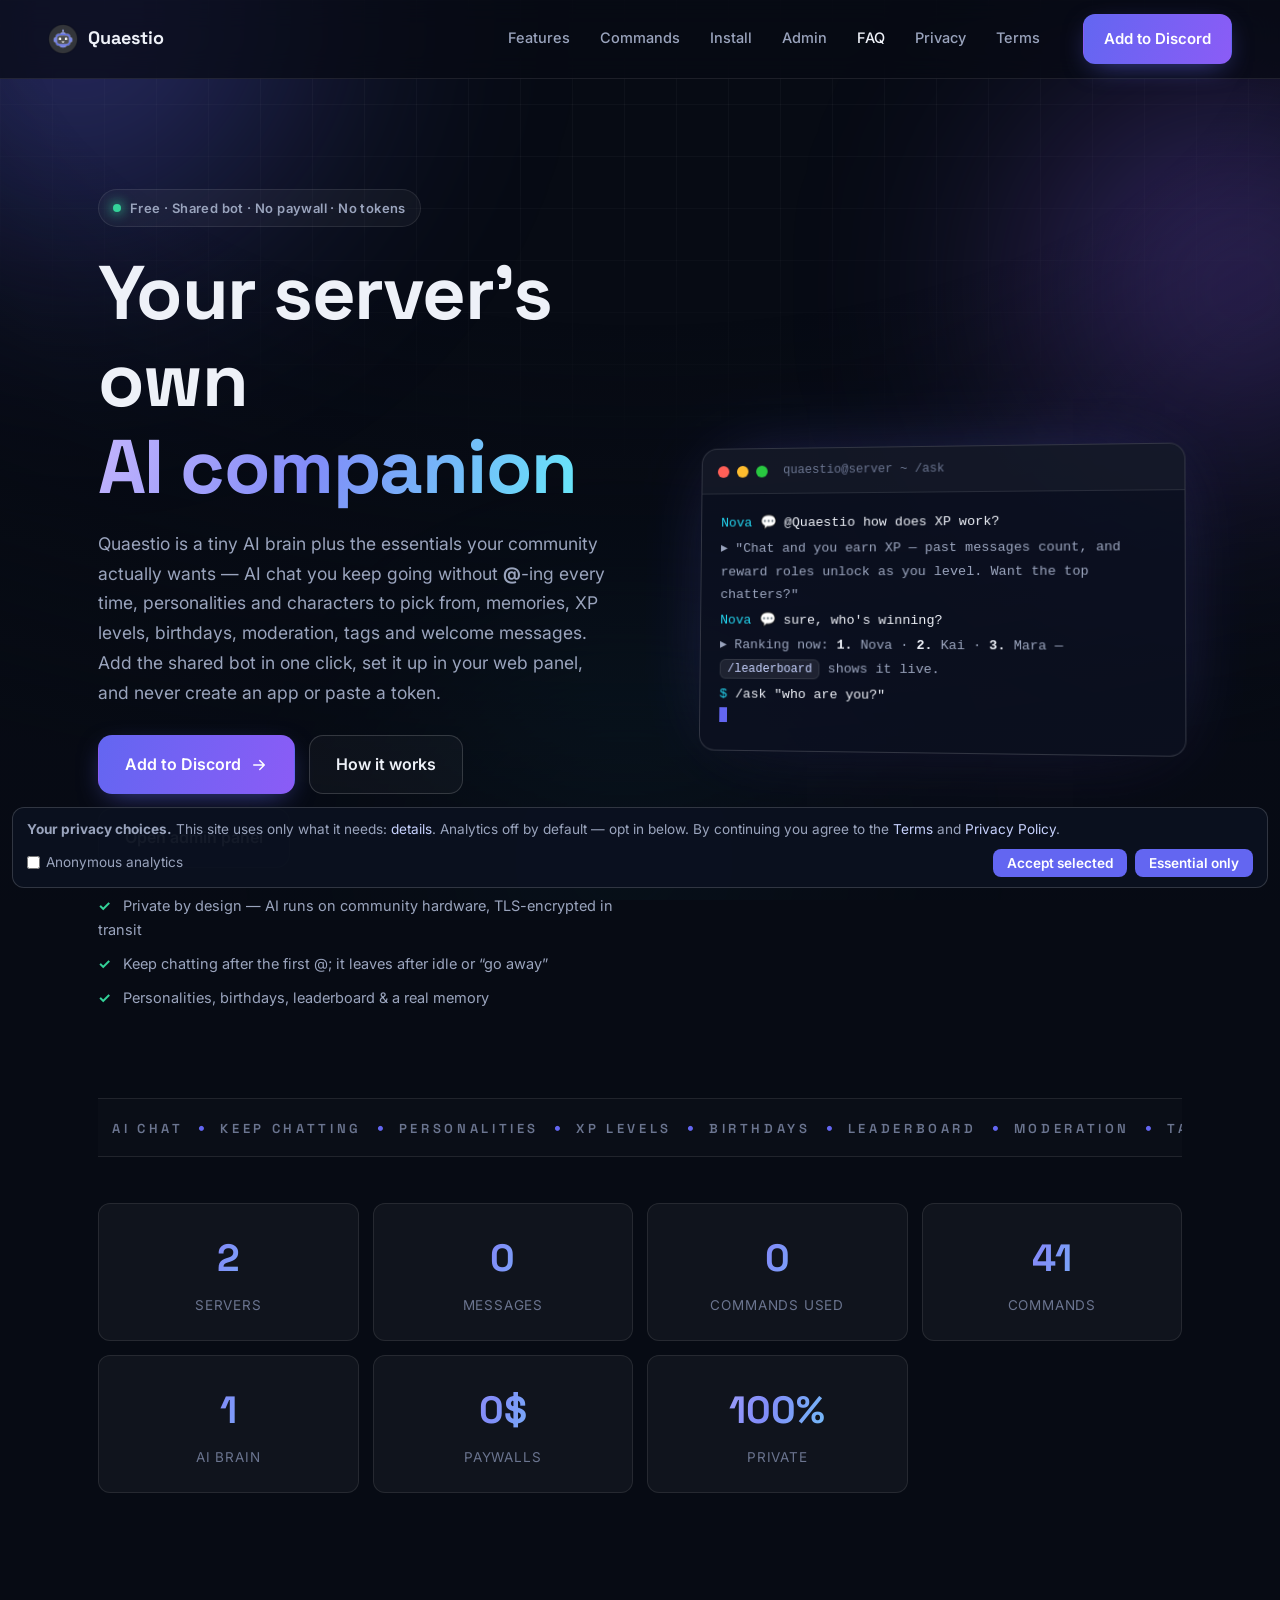
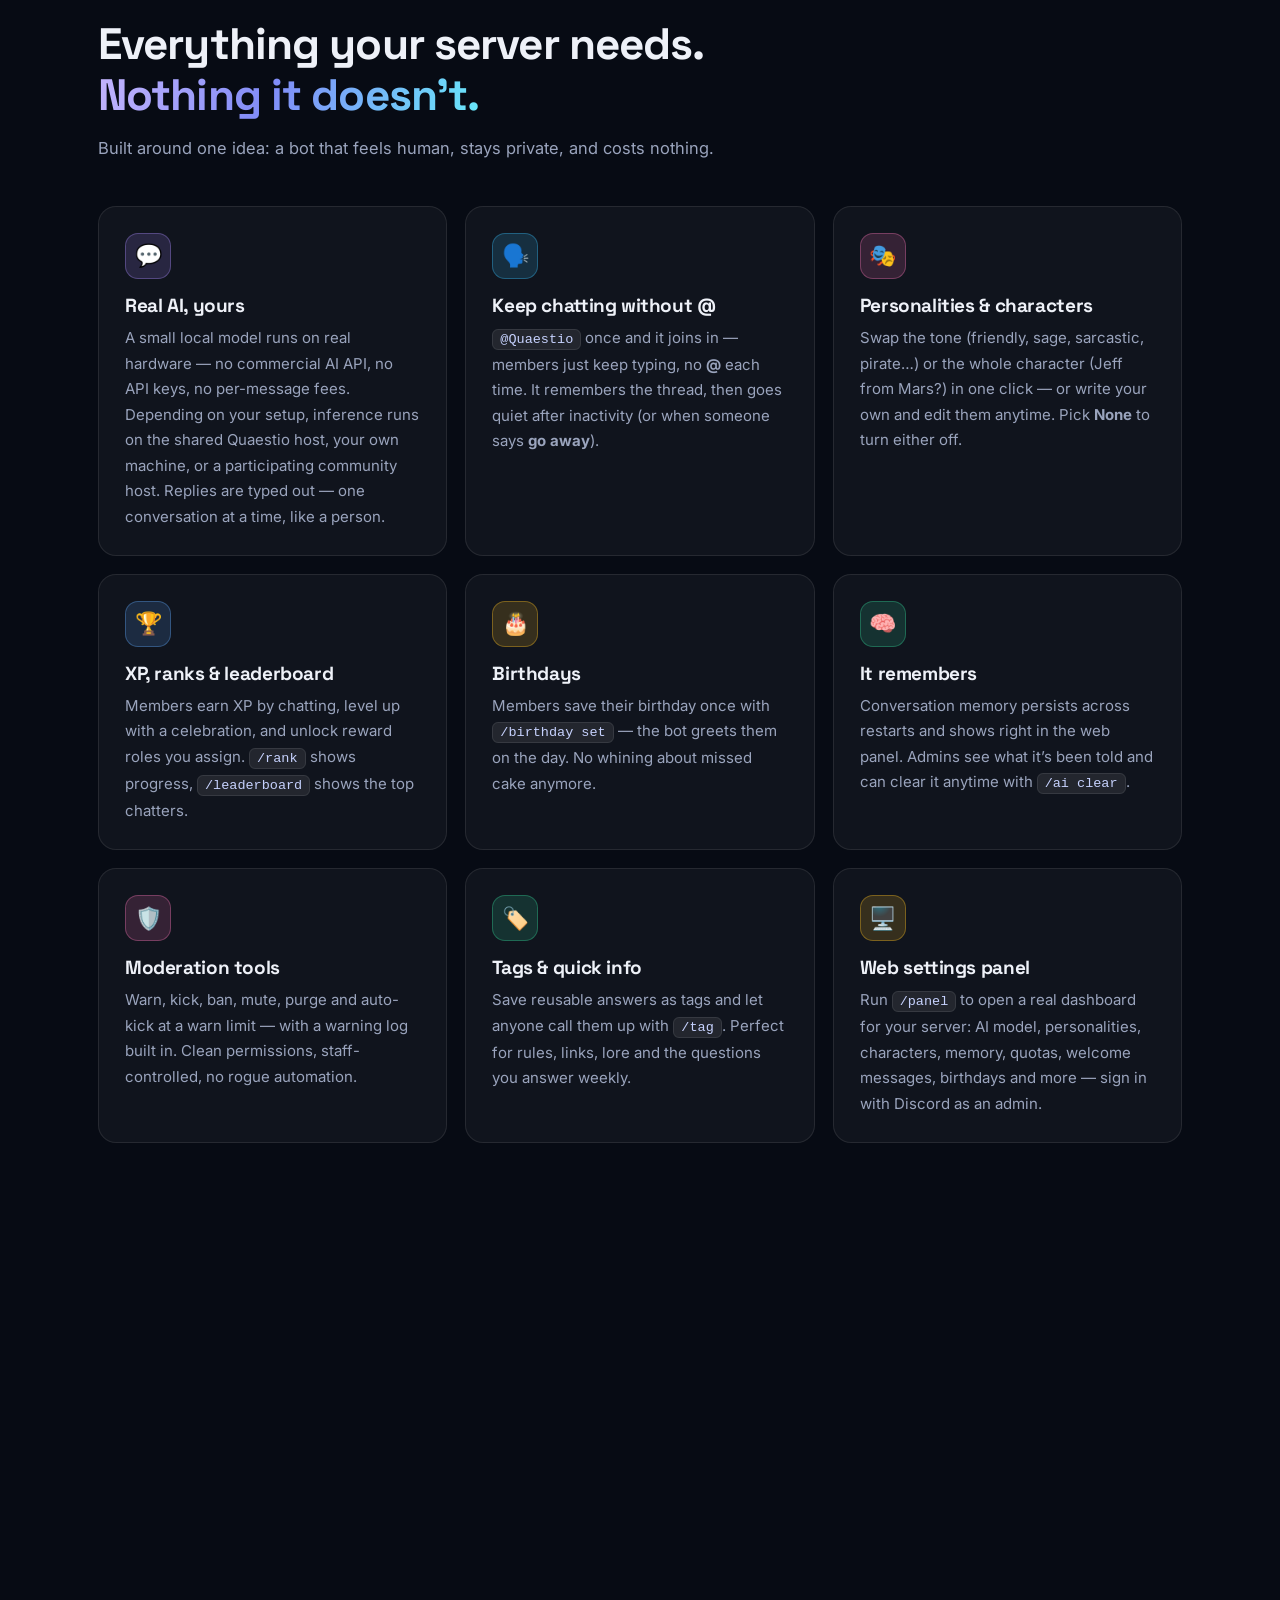
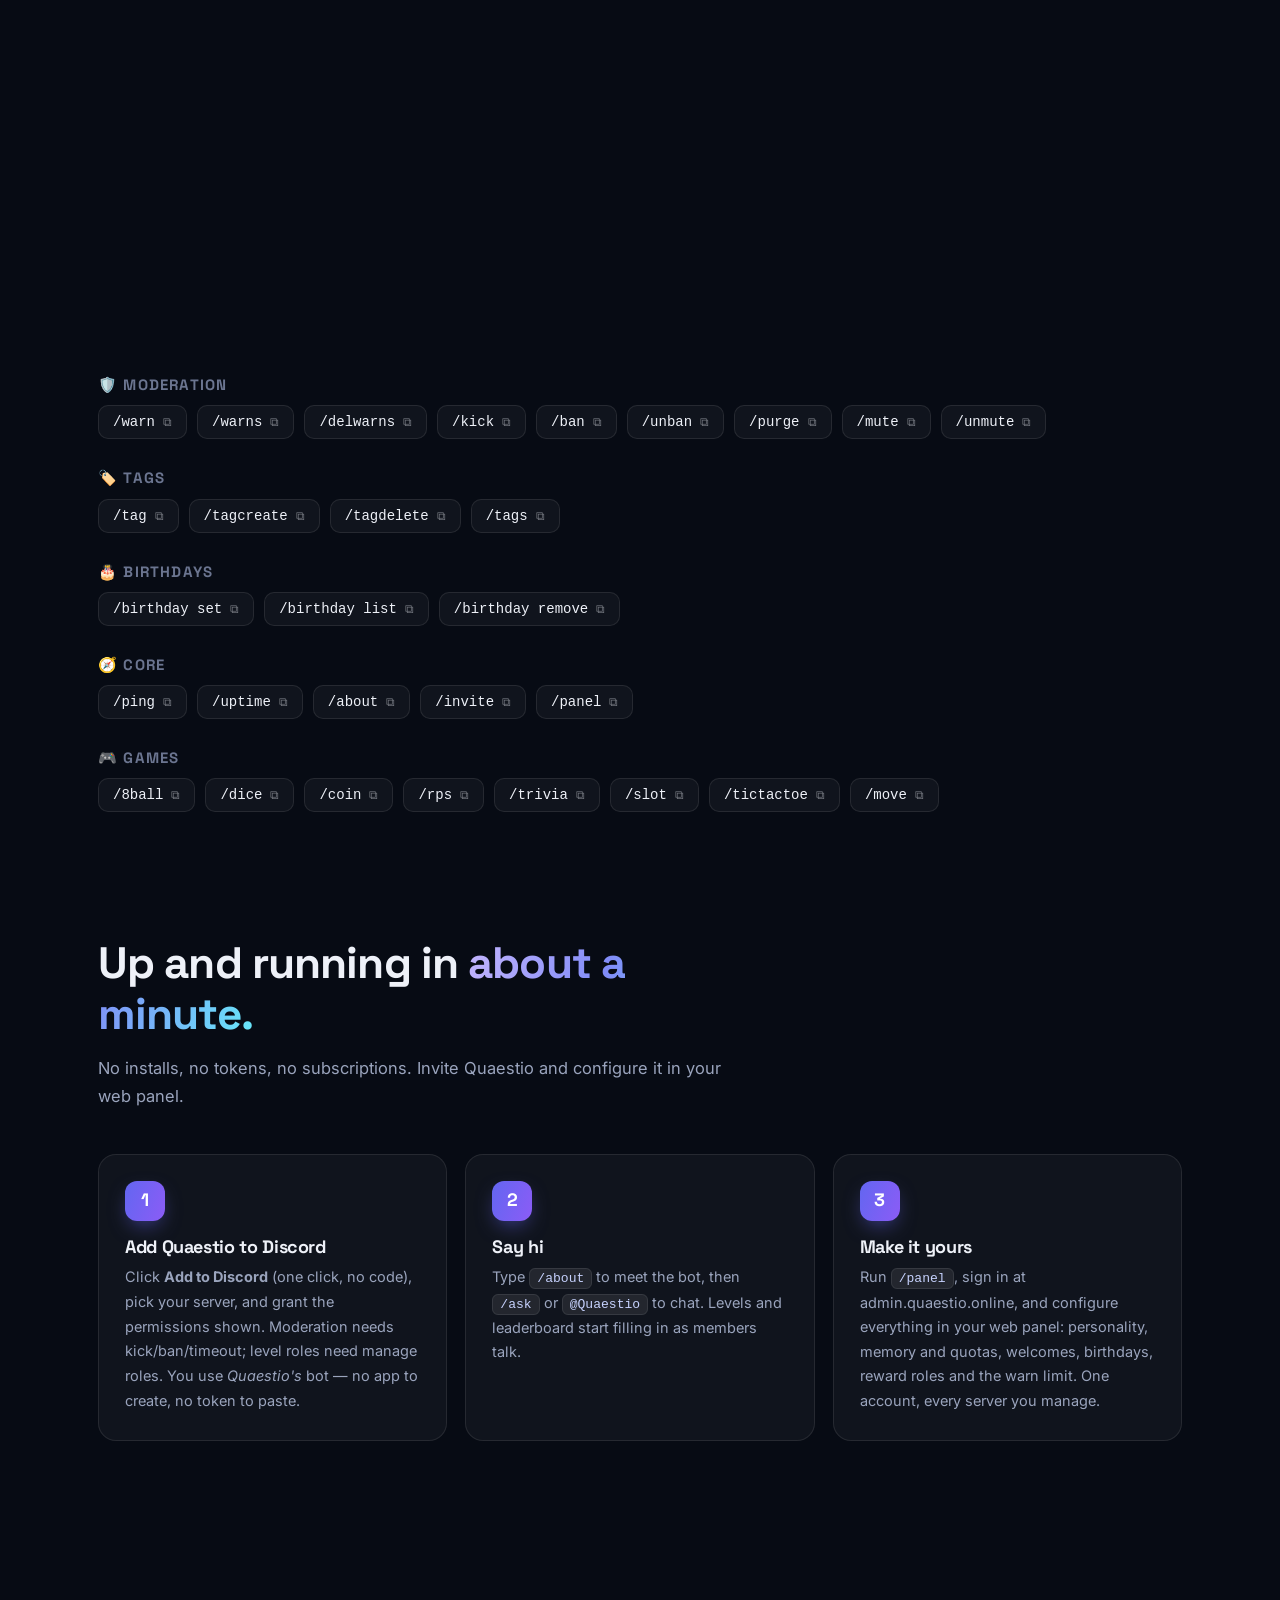
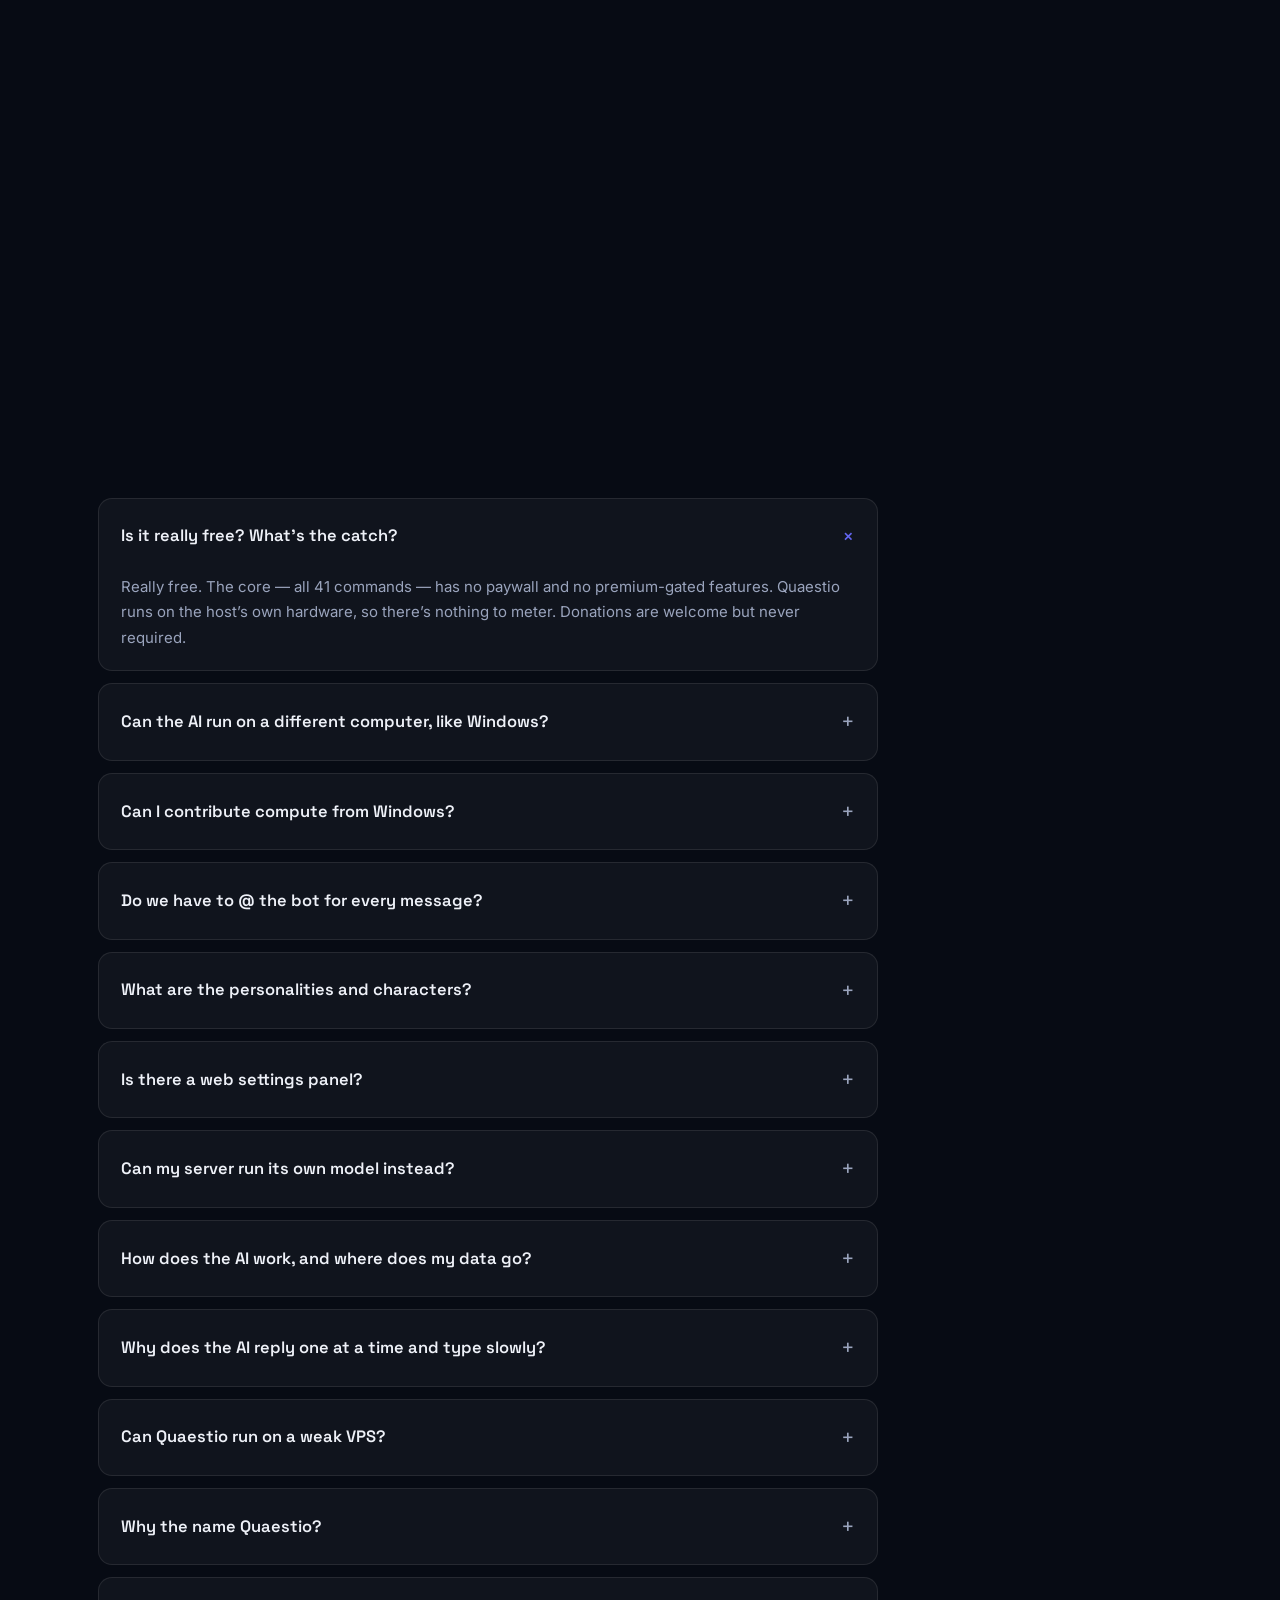
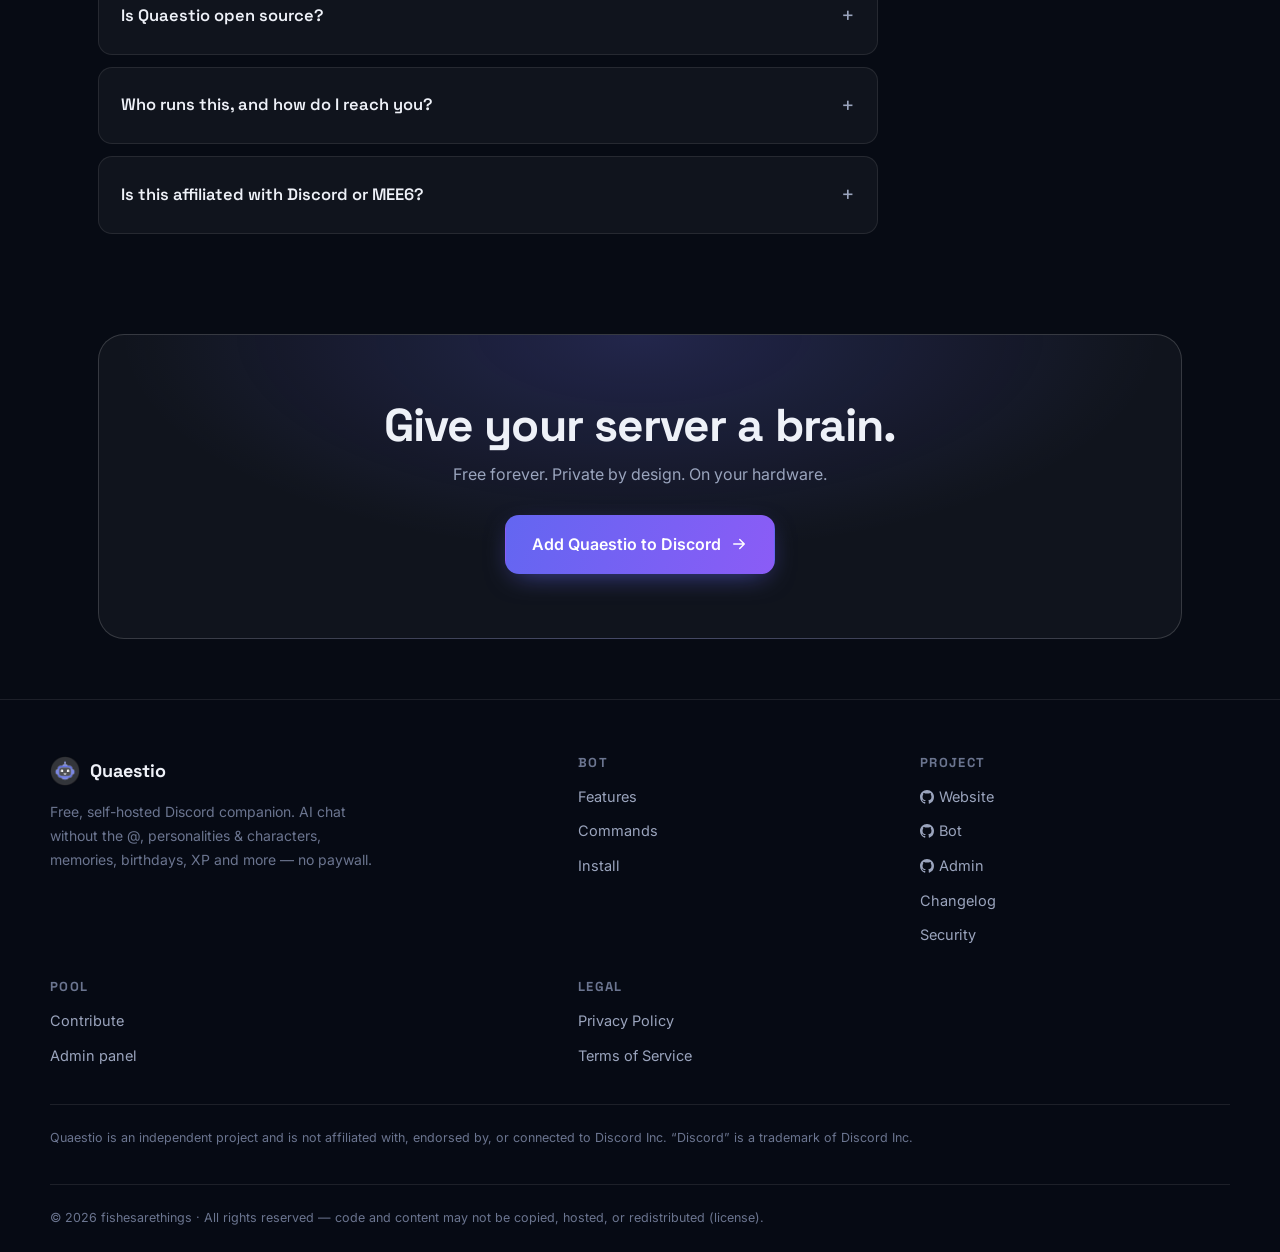
==== commit c504b6b1: "Live messages/commands boxes, in-box celebration, self-host clarity" ====
--- a/index.html
+++ b/index.html
@@ -93,6 +93,8 @@
 
   <section class="stats reveal">
     <div class="stat"><span class="stat-num" data-count="2" id="stat-servers">2</span><span class="stat-label">Servers</span></div>
+    <div class="stat"><span class="stat-num" data-count="0" id="stat-messages">0</span><span class="stat-label">Messages</span></div>
+    <div class="stat"><span class="stat-num" data-count="0" id="stat-cmds">0</span><span class="stat-label">Commands used</span></div>
     <div class="stat"><span class="stat-num" data-count="41">41</span><span class="stat-label">Commands</span></div>
     <div class="stat"><span class="stat-num" data-count="1">1</span><span class="stat-label">AI brain</span></div>
     <div class="stat"><span class="stat-num" data-count="0" data-suffix="$">0$</span><span class="stat-label">Paywalls</span></div>
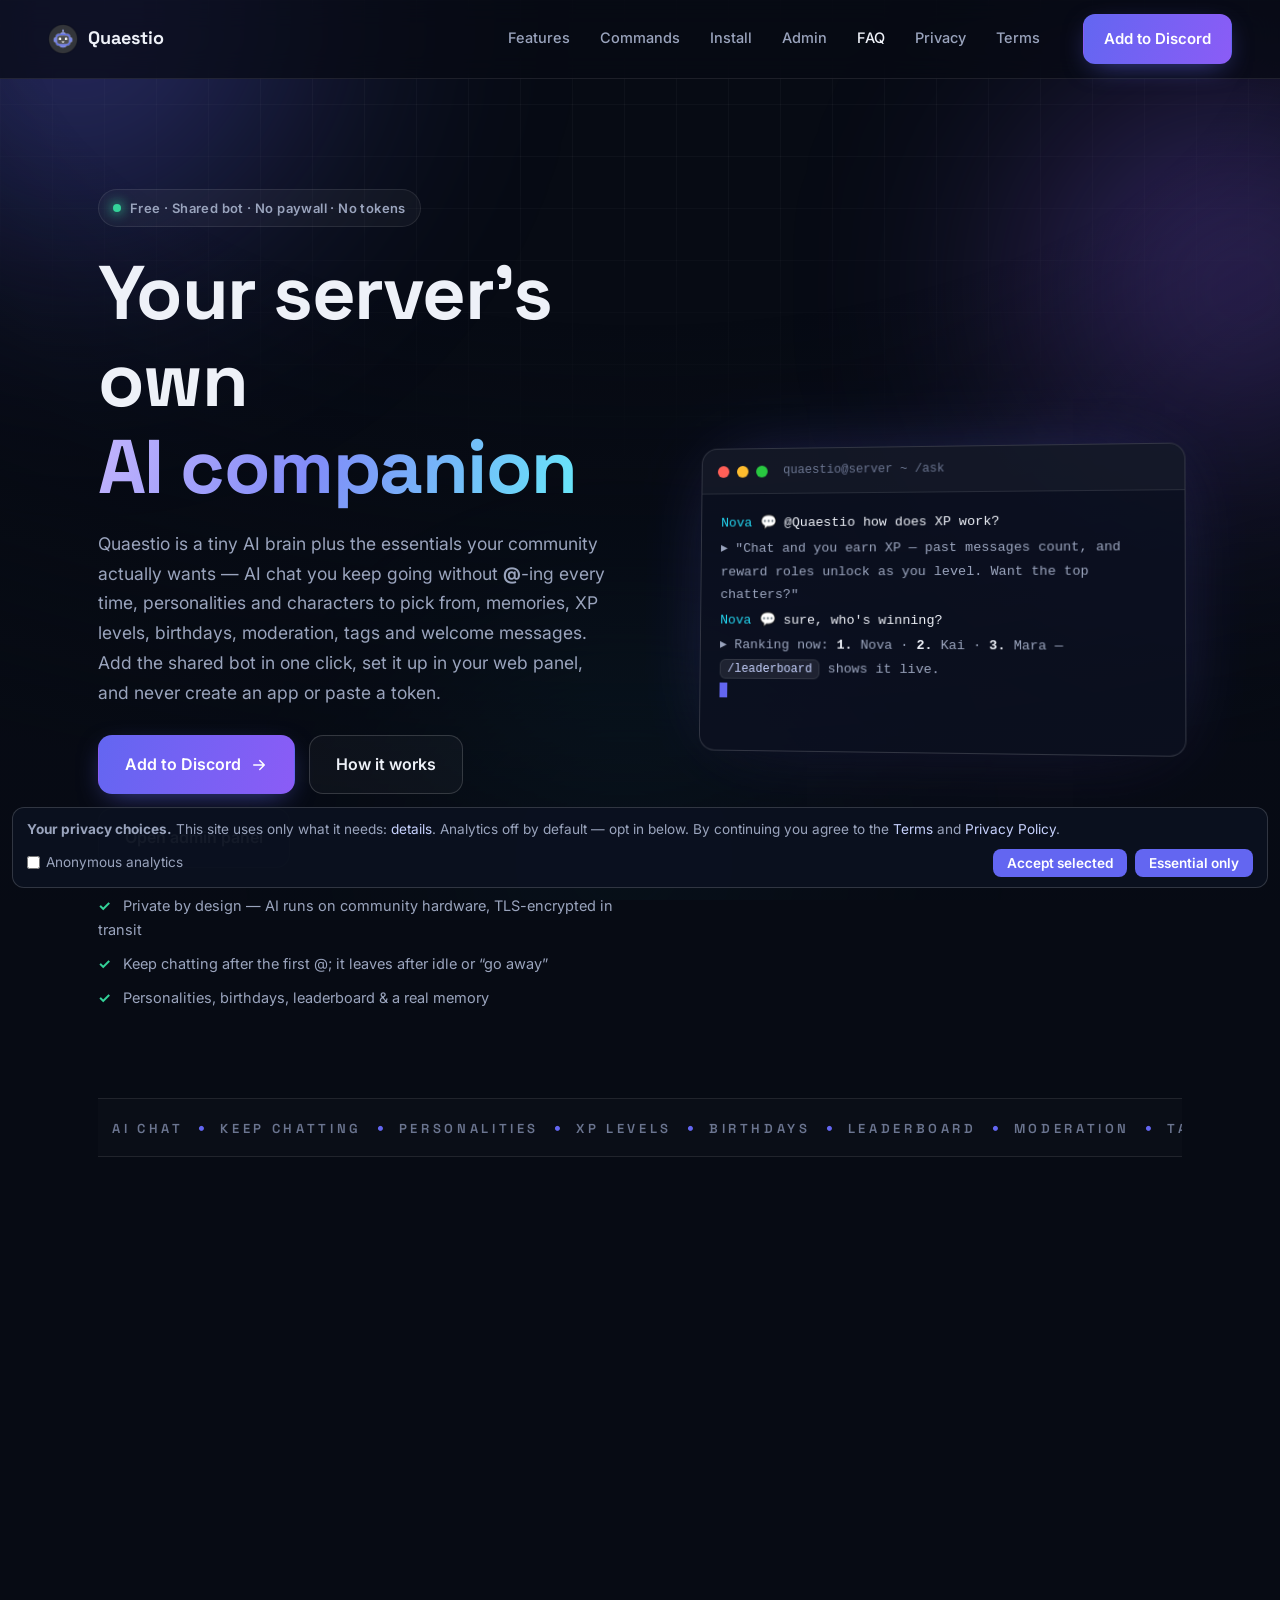
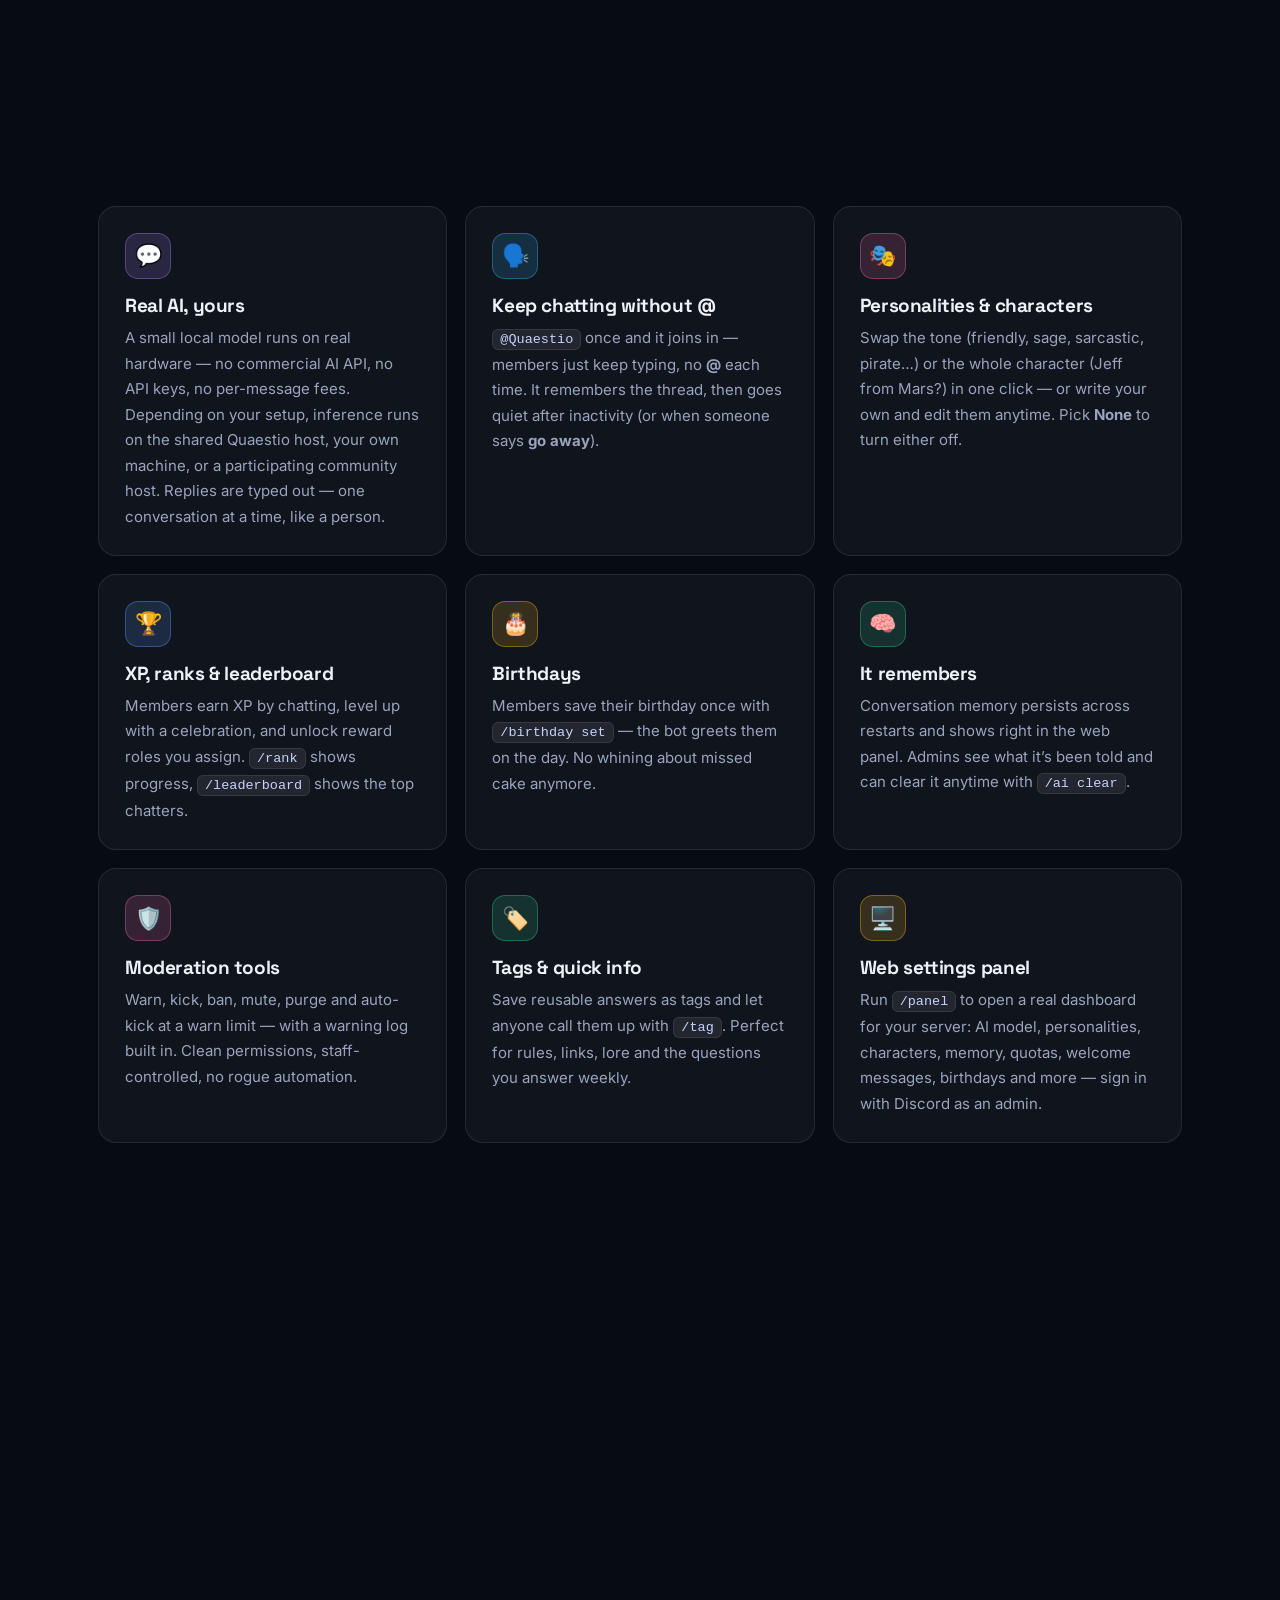
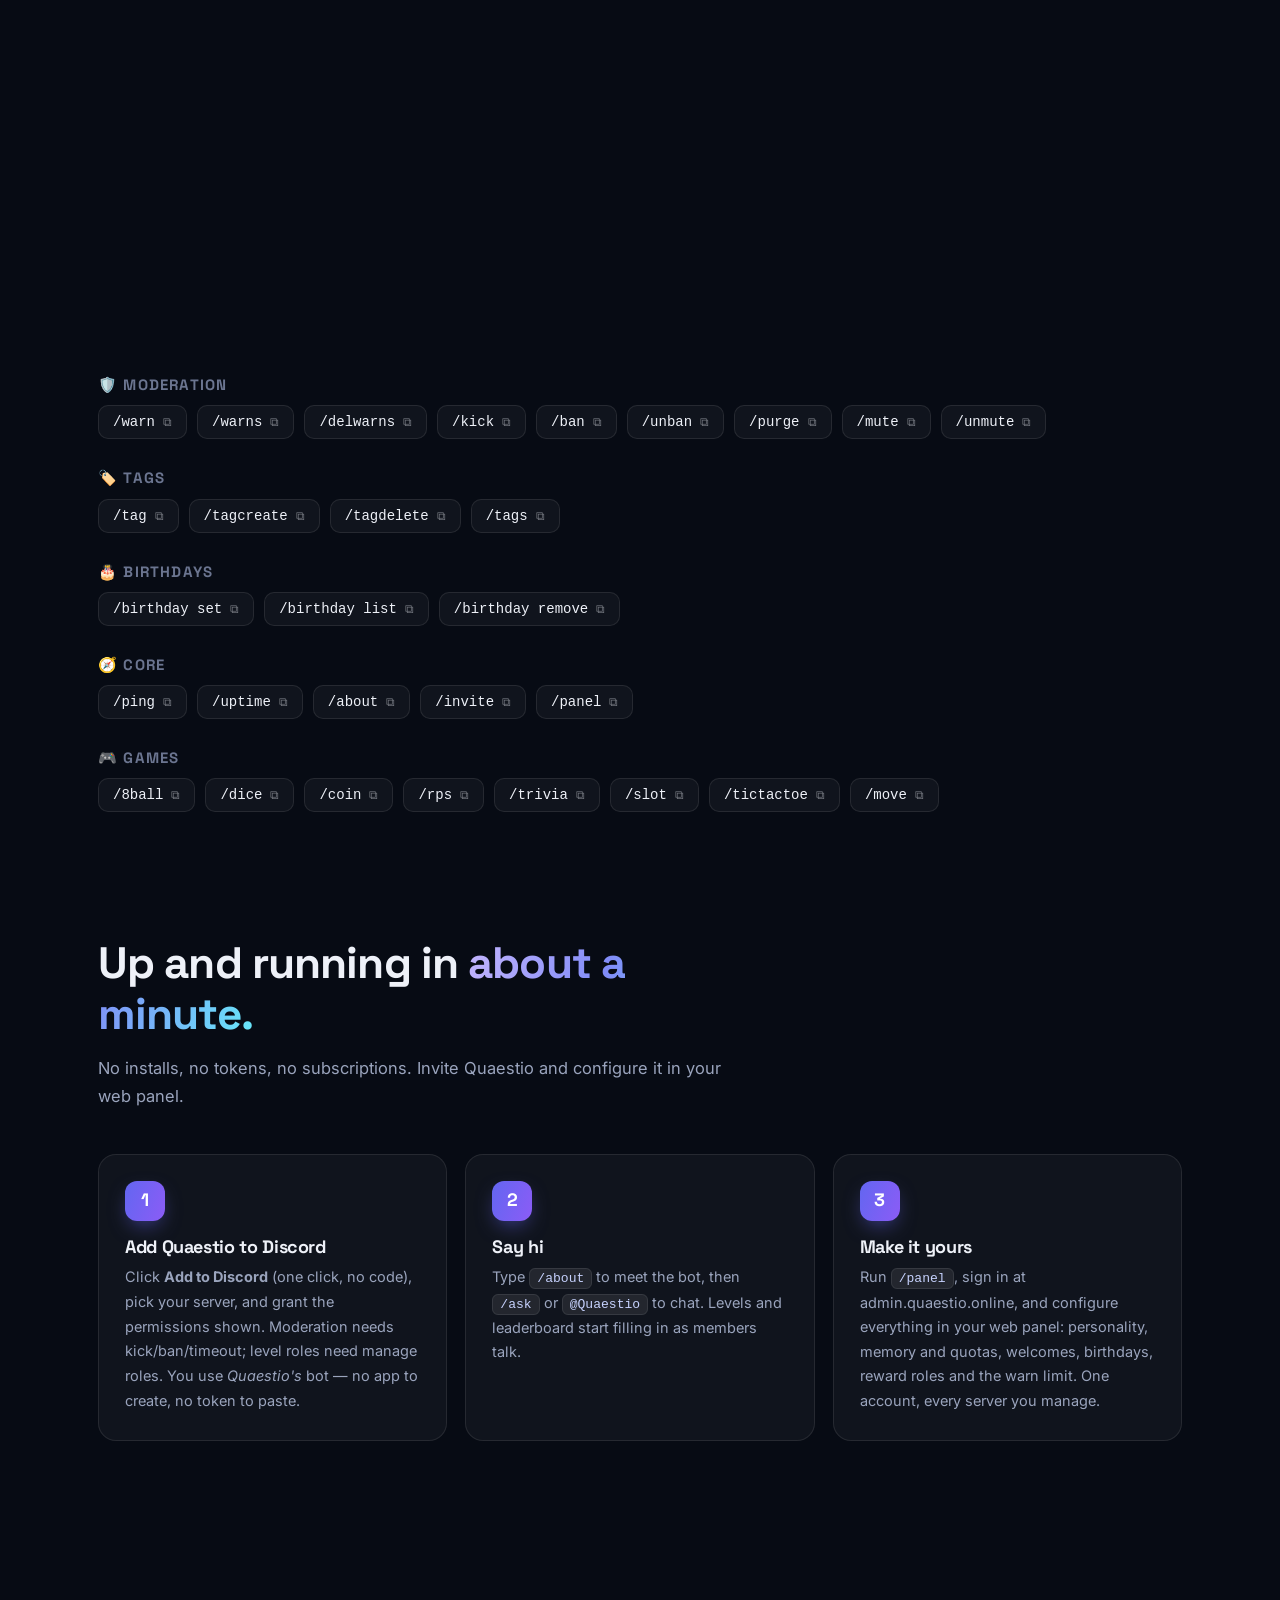
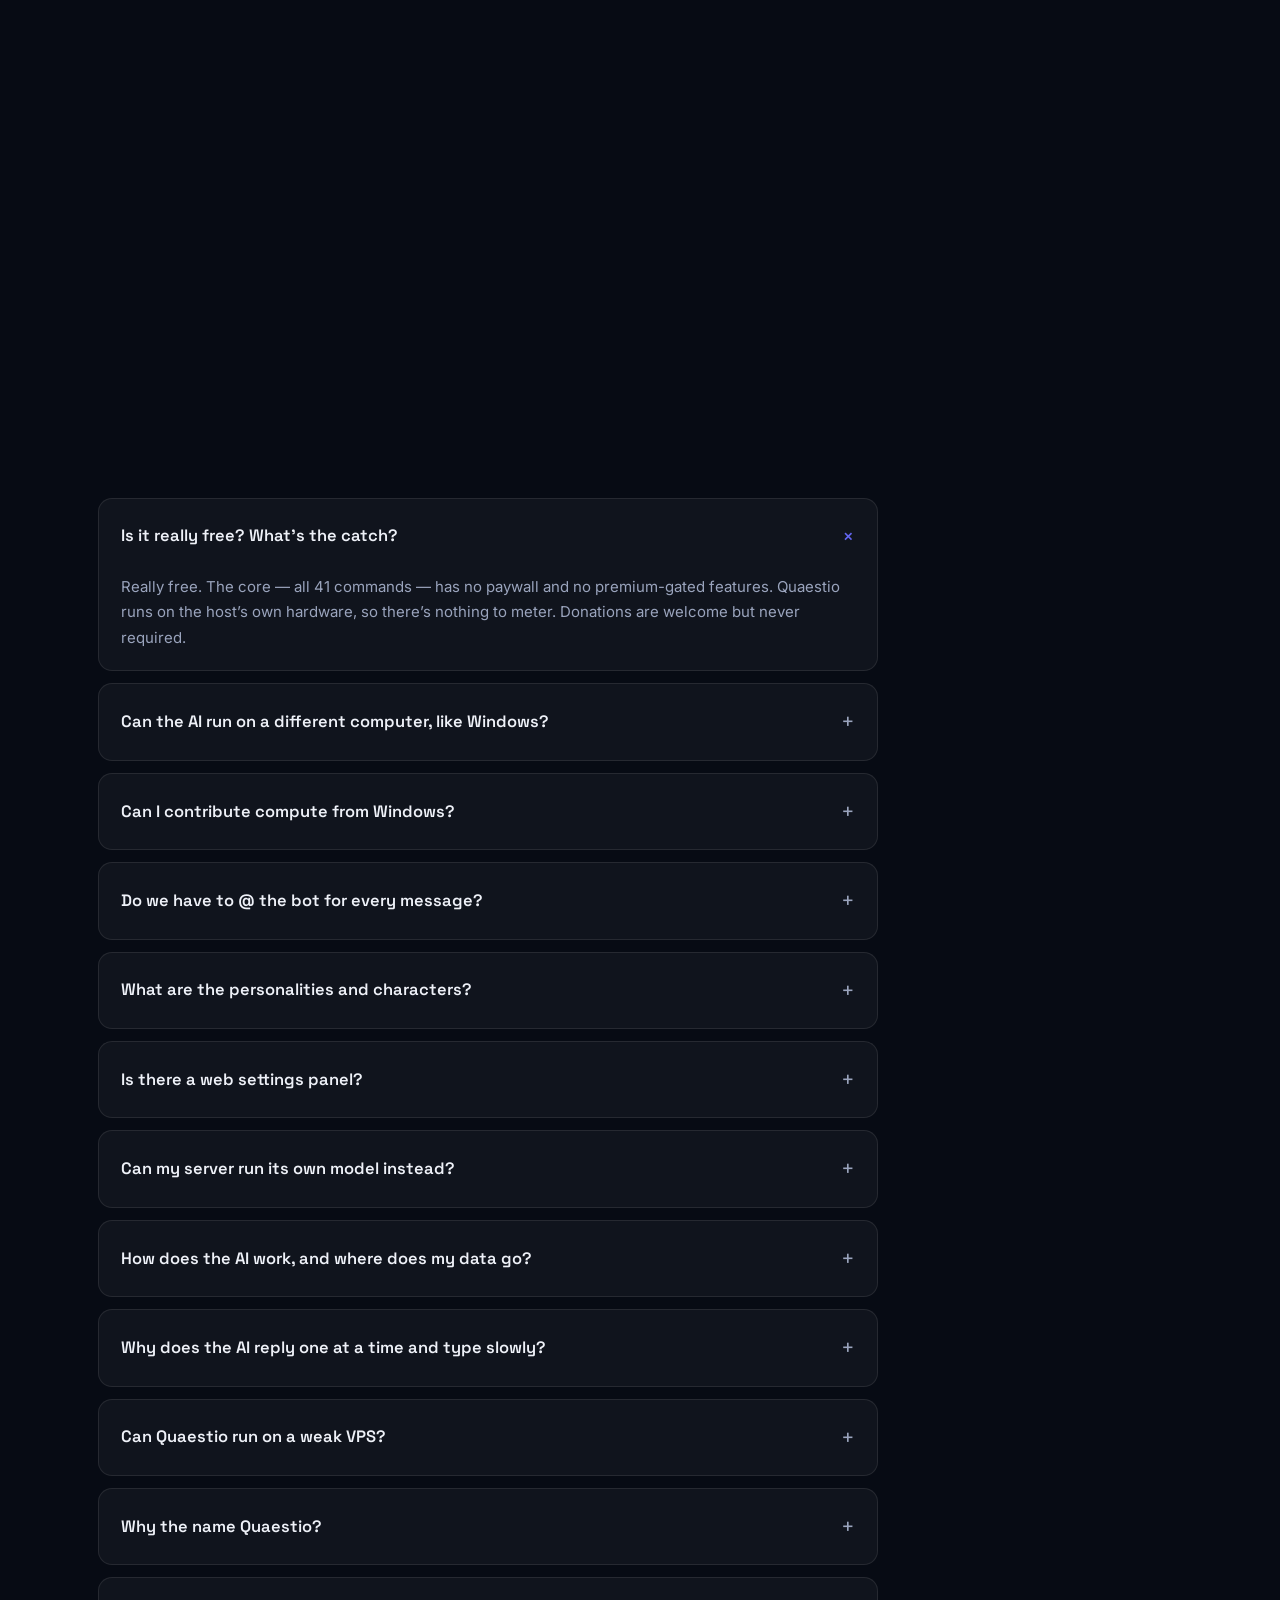
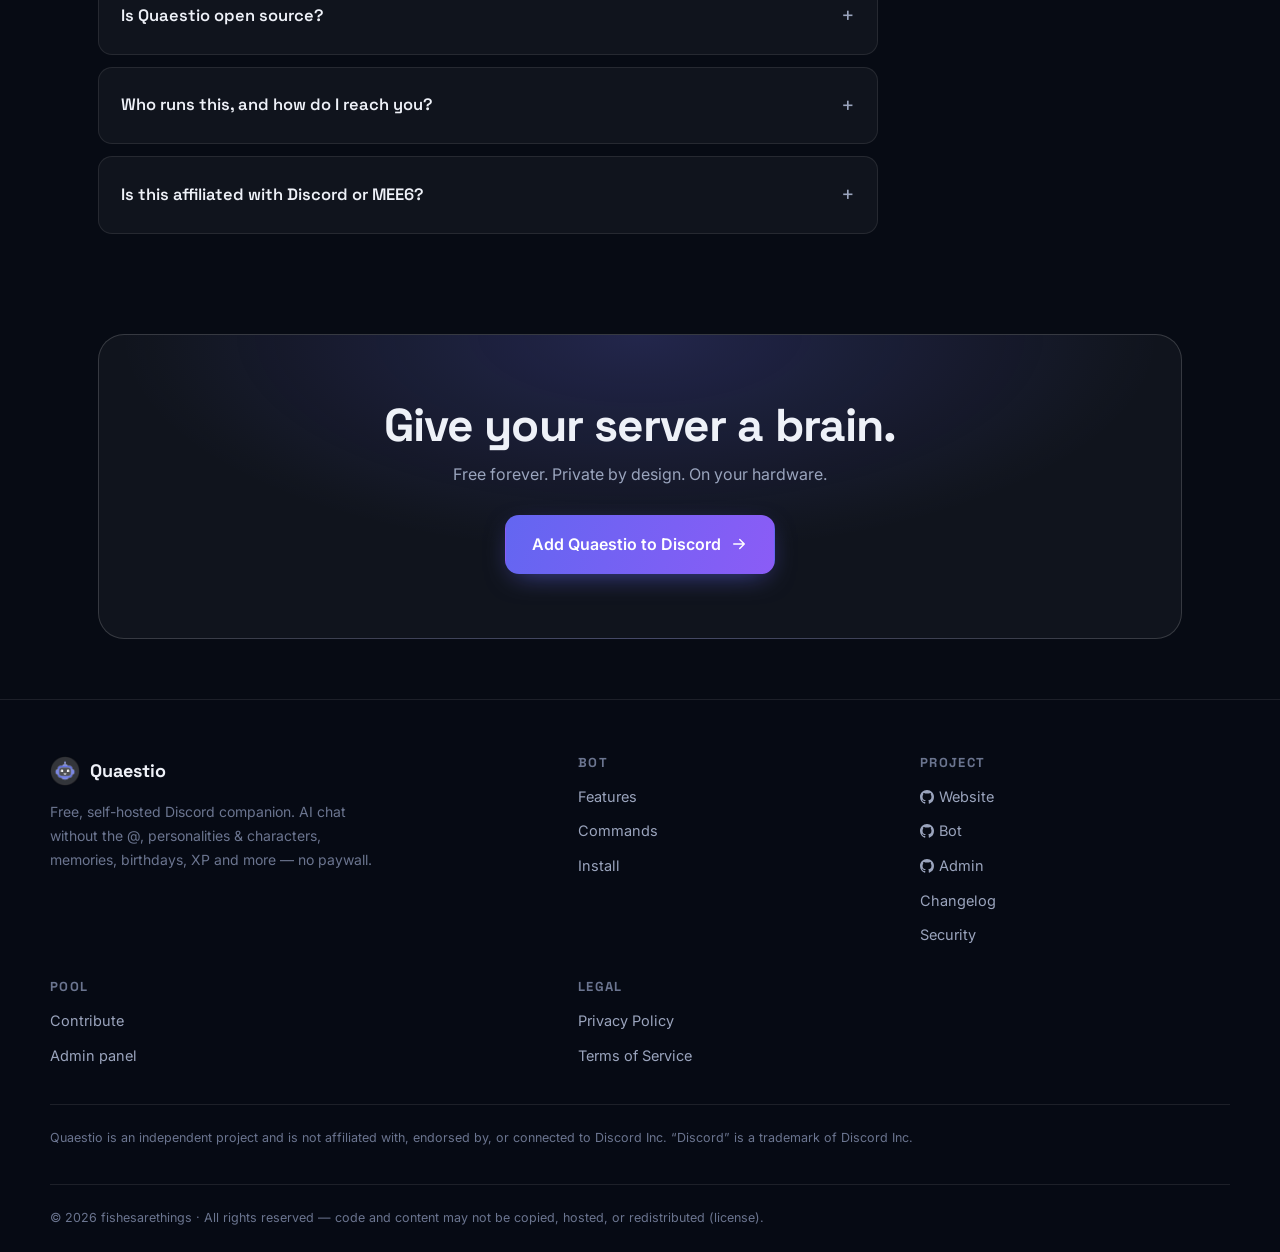
==== commit 66662811: "8th stat box (pool nodes), live counters" ====
--- a/index.html
+++ b/index.html
@@ -99,6 +99,7 @@
     <div class="stat"><span class="stat-num" data-count="1">1</span><span class="stat-label">AI brain</span></div>
     <div class="stat"><span class="stat-num" data-count="0" data-suffix="$">0$</span><span class="stat-label">Paywalls</span></div>
     <div class="stat"><span class="stat-num" data-count="100" data-suffix="%">100%</span><span class="stat-label">Private</span></div>
+    <div class="stat"><span class="stat-num" data-count="0" id="stat-nodes">0</span><span class="stat-label">Pool nodes</span></div>
   </section>
 
   <section class="section" id="features">
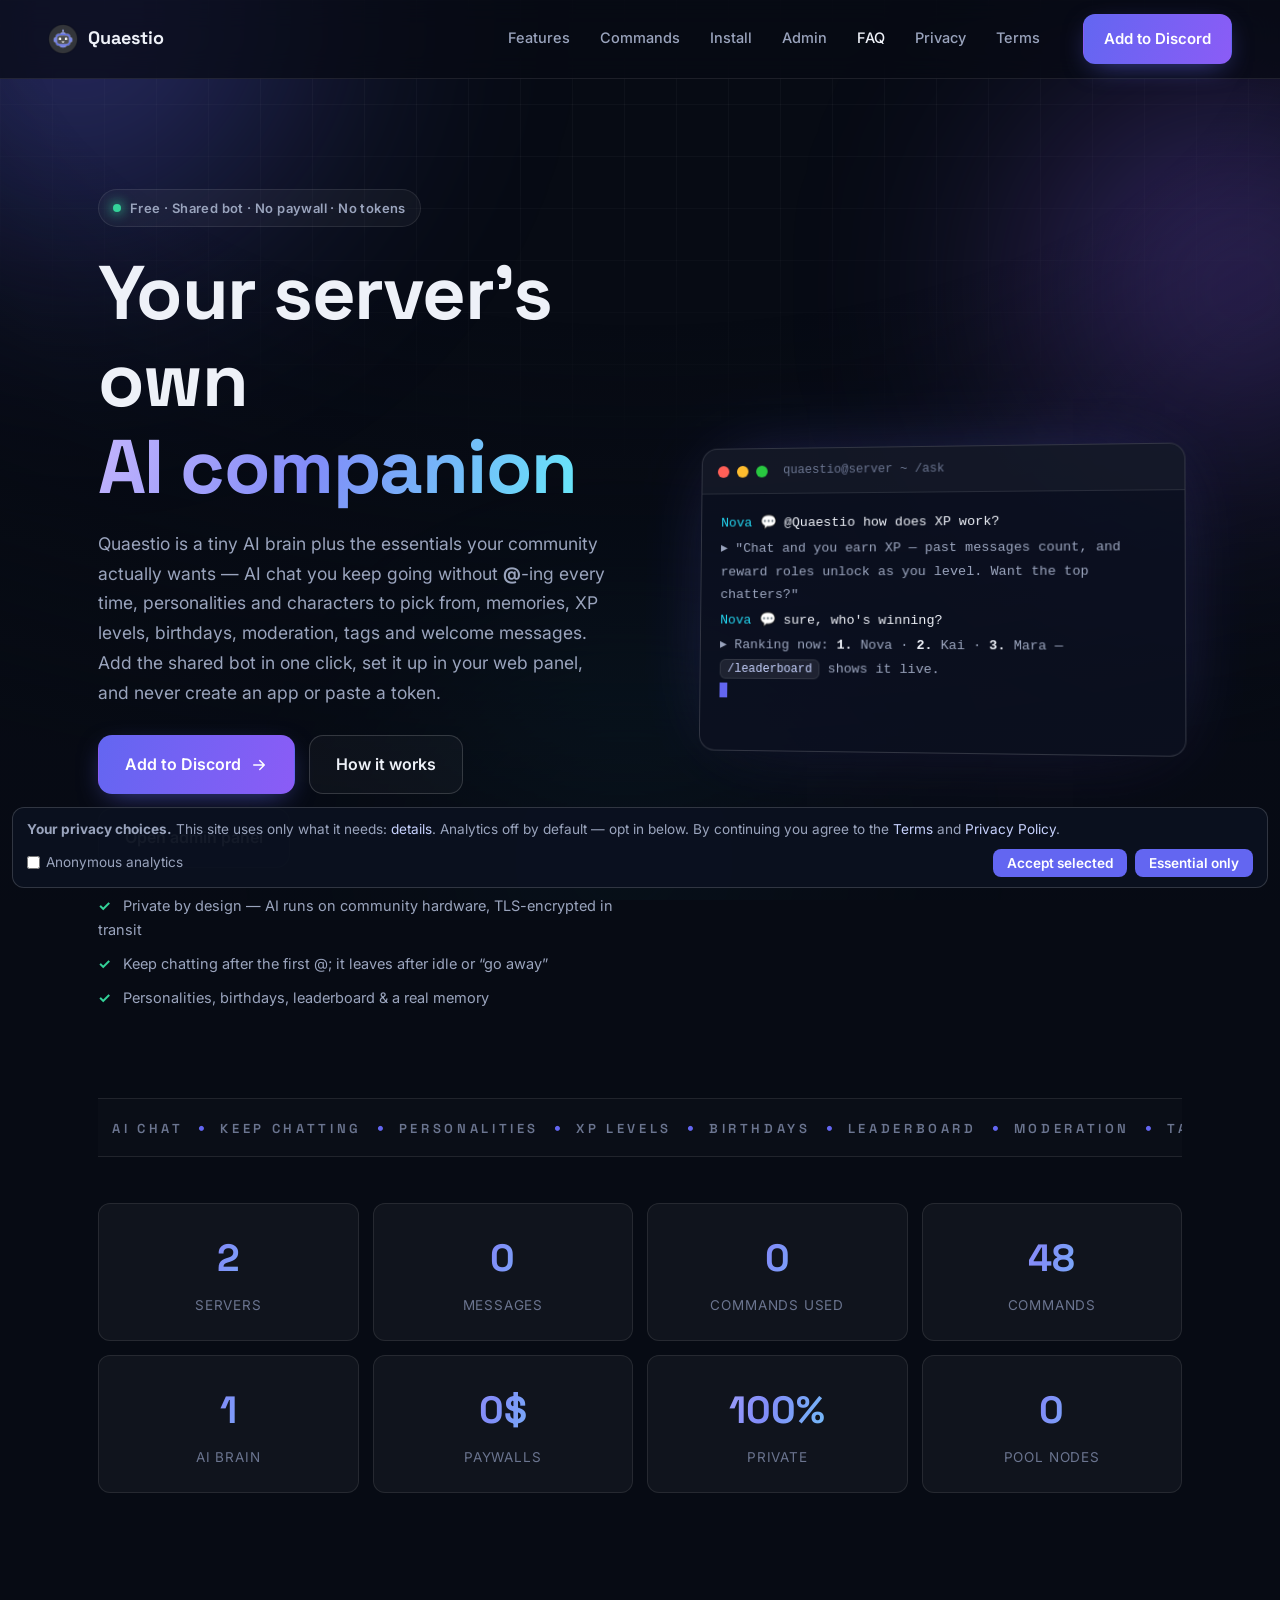
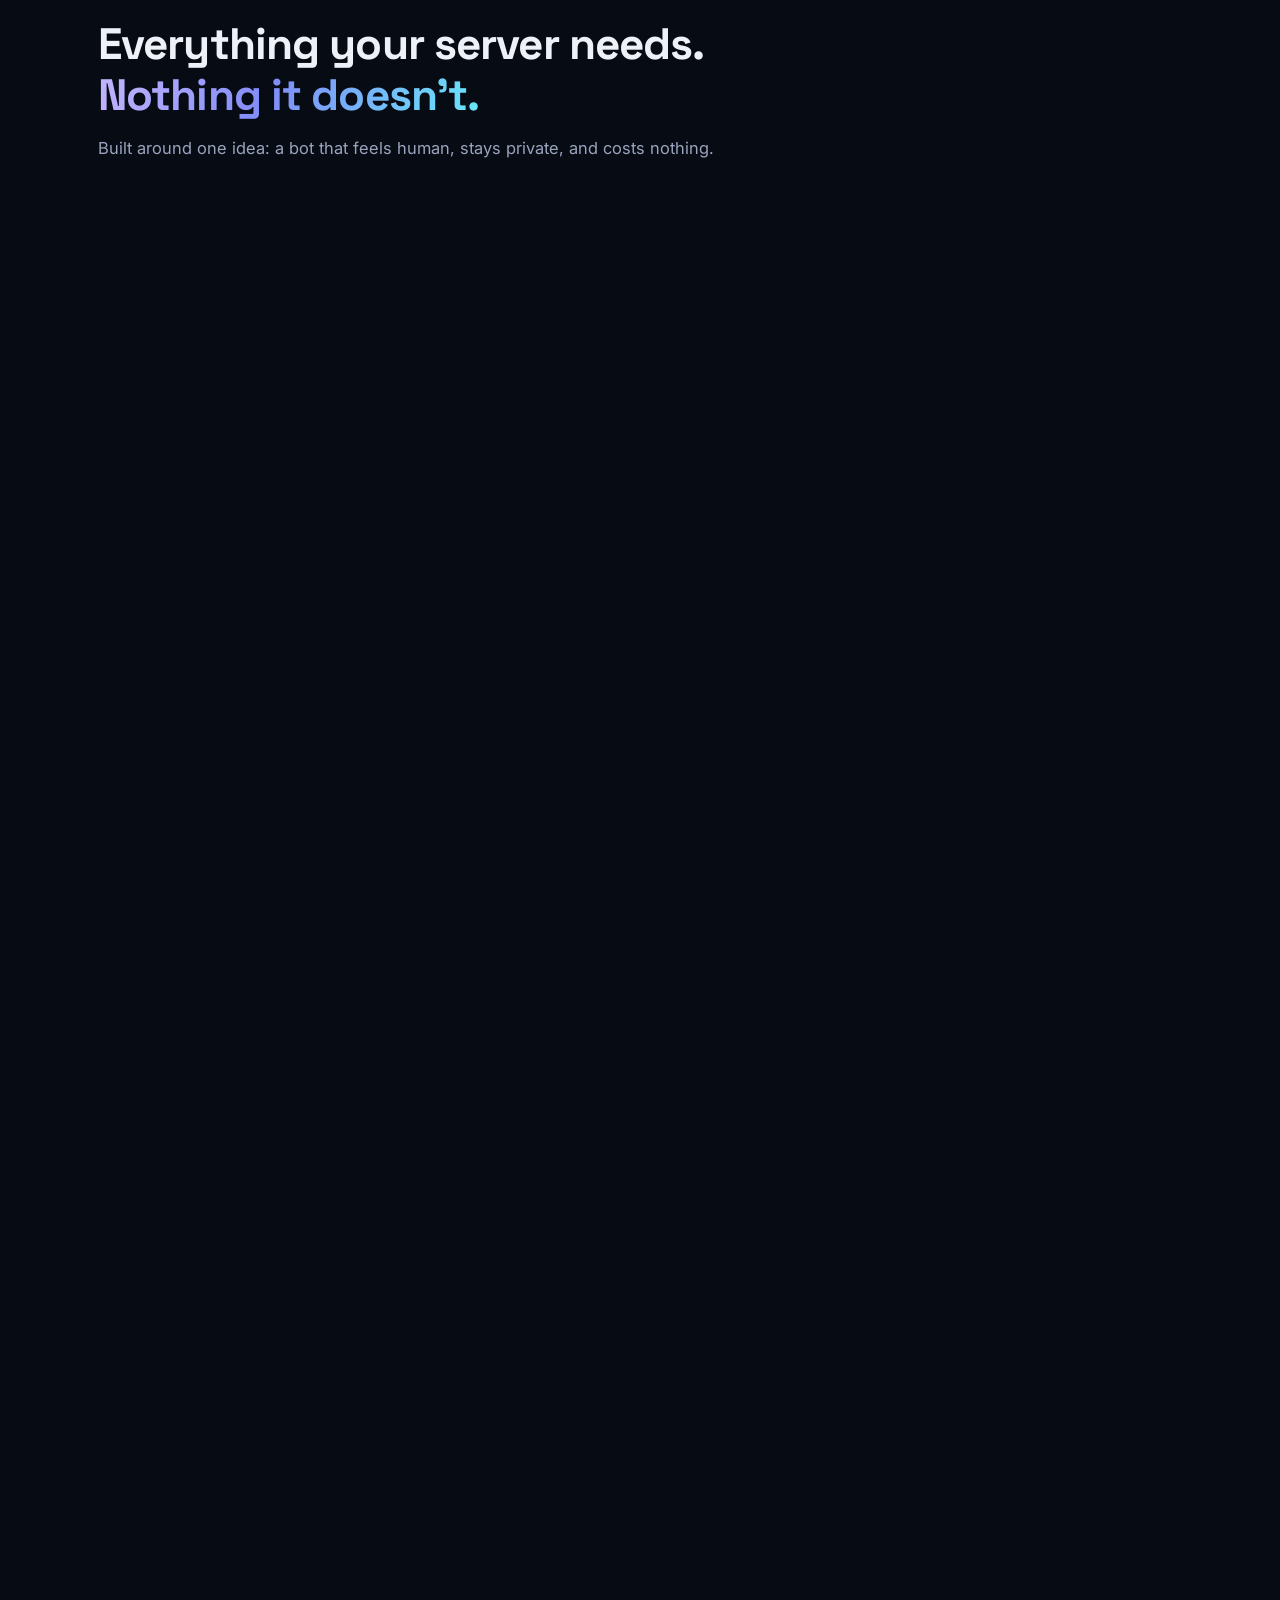
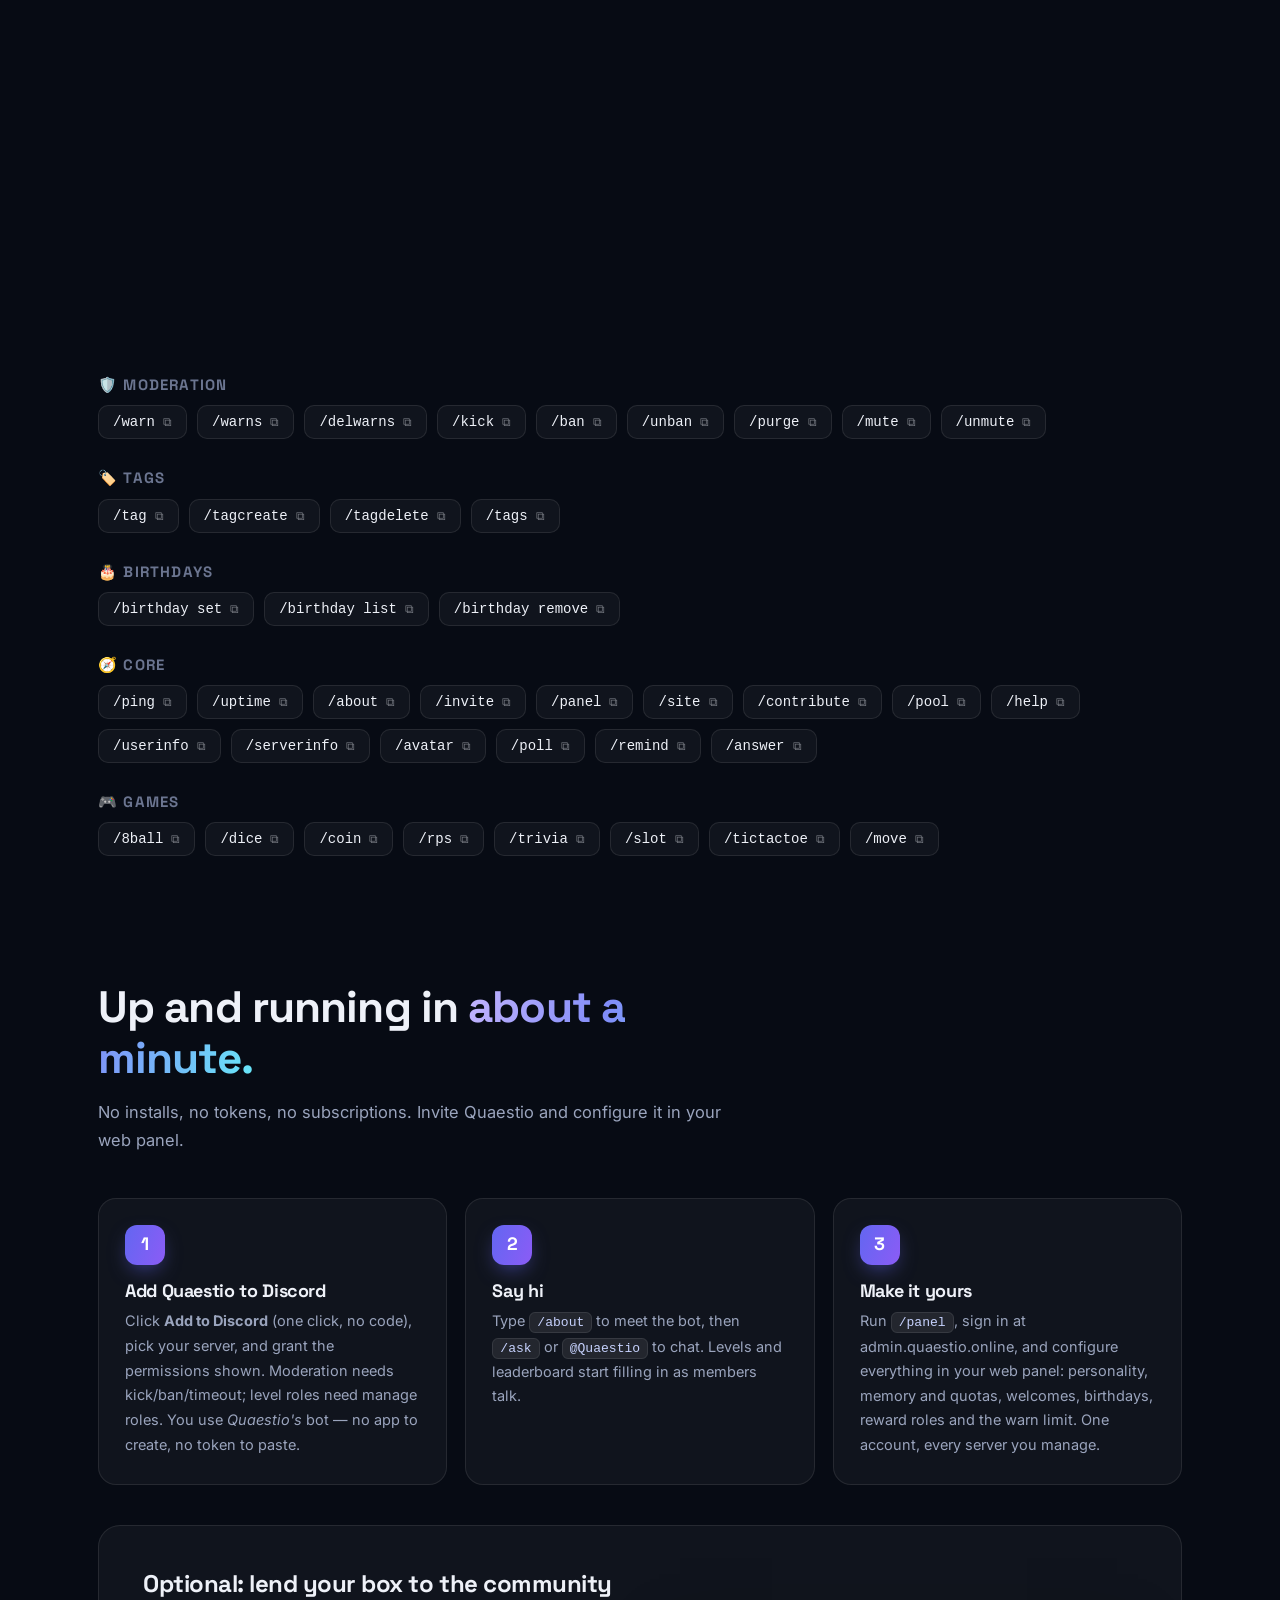
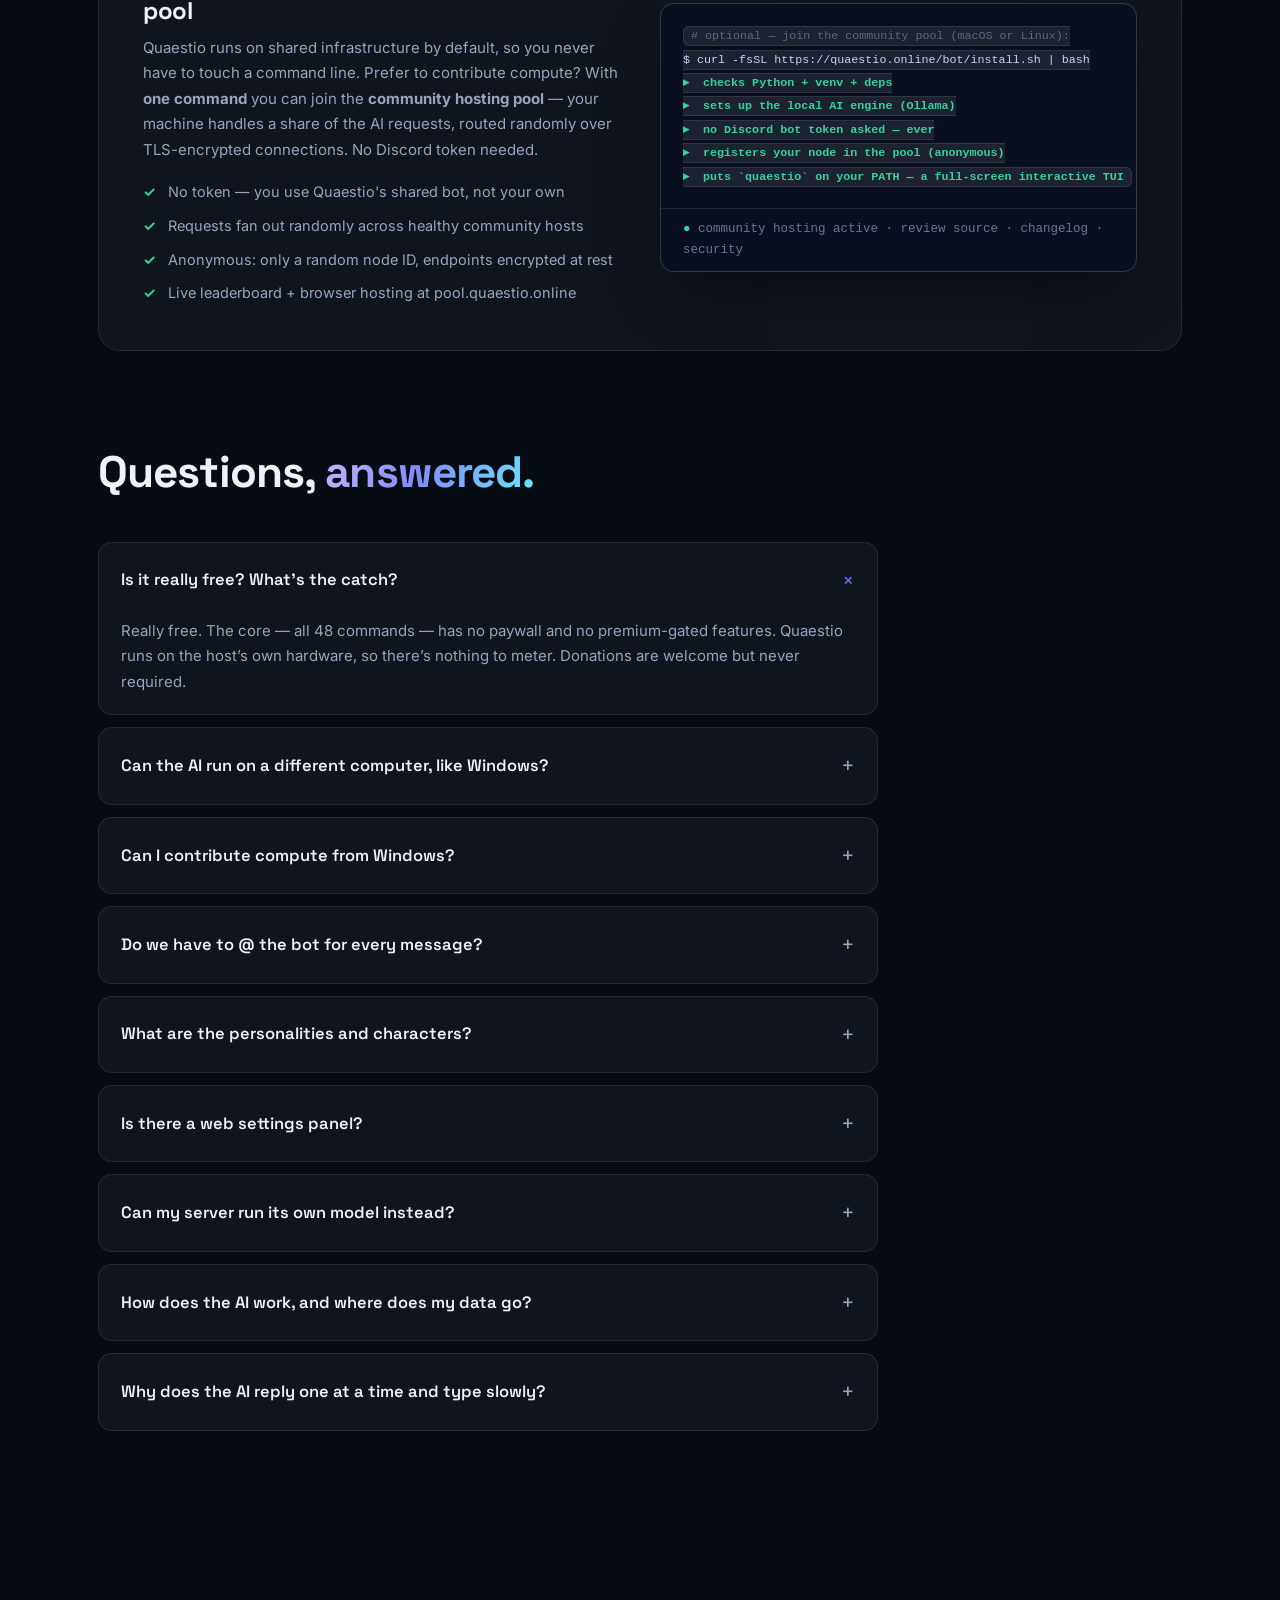
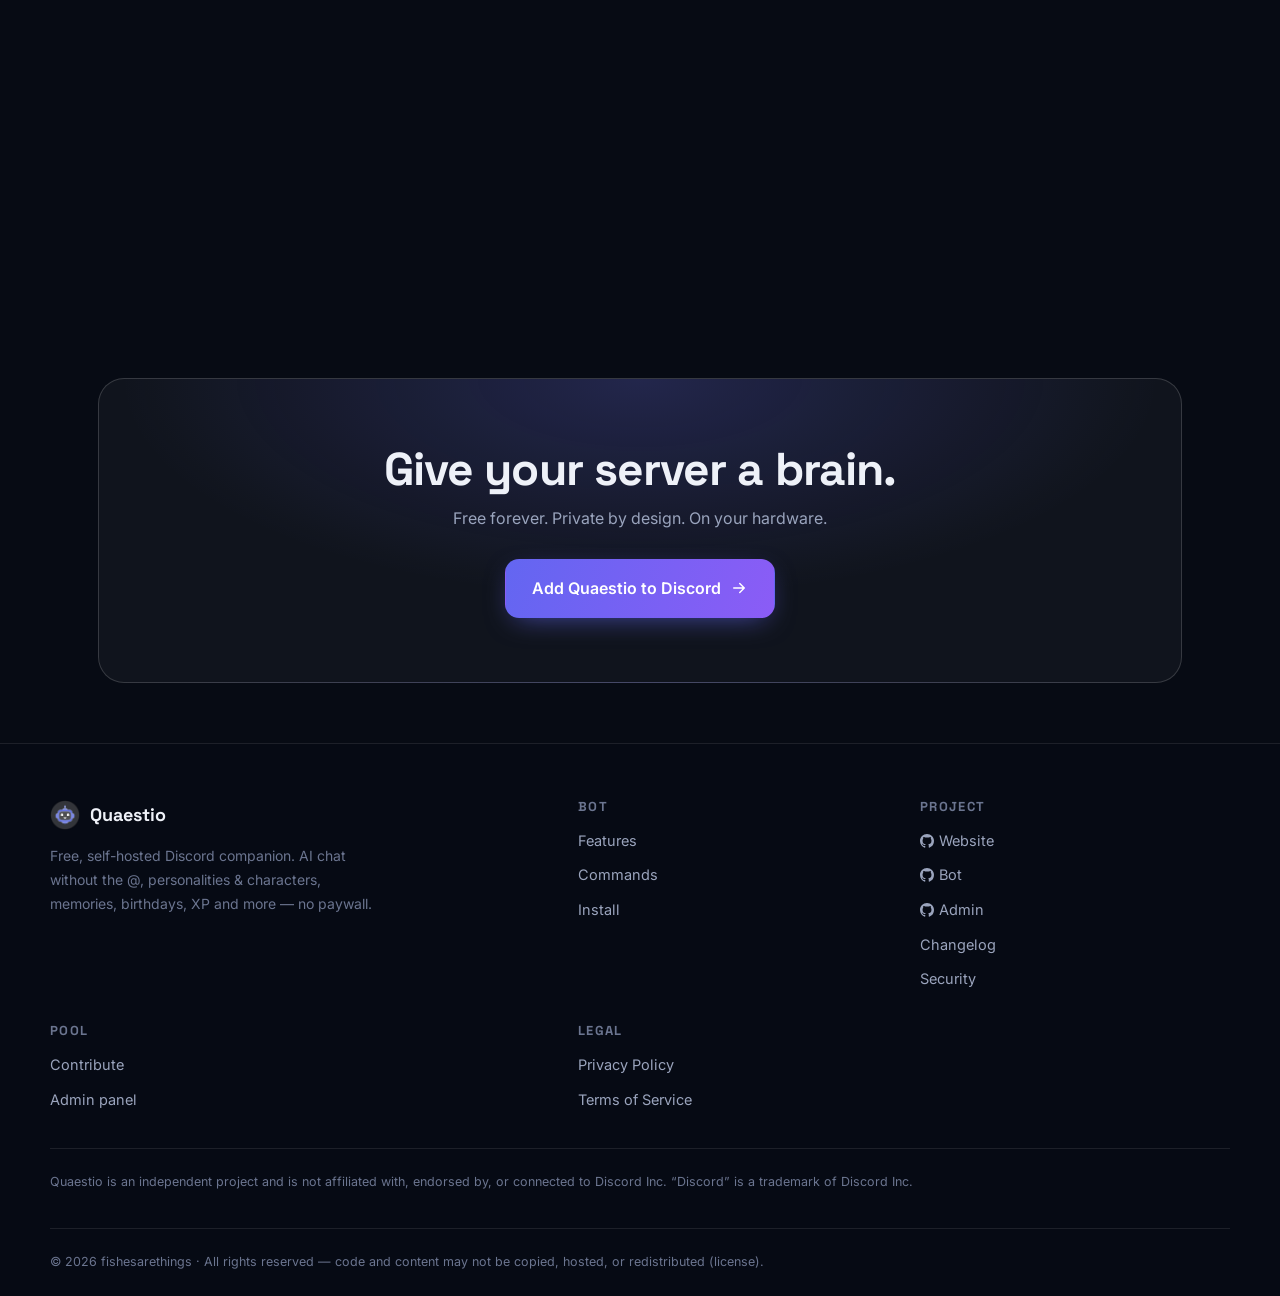
==== commit f90200bd: "Debug wave 2: tictactoe crash, batching, classification, site truth" ====
--- a/index.html
+++ b/index.html
@@ -20,6 +20,14 @@
 <script type="application/ld+json">
 {"@context":"https://schema.org","@type":"SoftwareApplication","name":"Quaestio","operatingSystem":"Discord","applicationCategory":"CommunicationApplication","offers":{"@type":"Offer","price":"0","priceCurrency":"USD"},"description":"Free self-hosted Discord AI companion: keep-chatting AI, 6 personalities, characters, XP levels, birthdays, moderation, tags, games. 41 commands, no paywall.","url":"https://quaestio.online/","author":{"@type":"Organization","name":"Quaestio","url":"https://quaestio.online/"}}
 </script>
+<script type="application/ld+json">
+{"@context":"https://schema.org","@type":"FAQPage","mainEntity":[
+{"@type":"Question","name":"Is it really free?","acceptedAnswer":{"@type":"Answer","text":"Yes. All 48 commands have no paywall; Quaestio runs on community hardware."}},
+{"@type":"Question","name":"Do I need a Discord bot token?","acceptedAnswer":{"@type":"Answer","text":"No. You invite the shared bot; contributors lend compute with no token."}},
+{"@type":"Question","name":"Why the name Quaestio?","acceptedAnswer":{"@type":"Answer","text":"Latin for question (KWY-sti-oh)."}},
+{"@type":"Question","name":"Is Quaestio open source?","acceptedAnswer":{"@type":"Answer","text":"View-only source on GitHub under a proprietary license."}}
+]}
+</script>
 <link rel="icon" href="assets/logo-512.png">
 <link rel="preconnect" href="https://fonts.googleapis.com">
 <link rel="preconnect" href="https://fonts.gstatic.com" crossorigin>
@@ -95,7 +103,7 @@
     <div class="stat"><span class="stat-num" data-count="2" id="stat-servers">2</span><span class="stat-label">Servers</span></div>
     <div class="stat"><span class="stat-num" data-count="0" id="stat-messages">0</span><span class="stat-label">Messages</span></div>
     <div class="stat"><span class="stat-num" data-count="0" id="stat-cmds">0</span><span class="stat-label">Commands used</span></div>
-    <div class="stat"><span class="stat-num" data-count="41">41</span><span class="stat-label">Commands</span></div>
+    <div class="stat"><span class="stat-num" data-count="48">48</span><span class="stat-label">Commands</span></div>
     <div class="stat"><span class="stat-num" data-count="1">1</span><span class="stat-label">AI brain</span></div>
     <div class="stat"><span class="stat-num" data-count="0" data-suffix="$">0$</span><span class="stat-label">Paywalls</span></div>
     <div class="stat"><span class="stat-num" data-count="100" data-suffix="%">100%</span><span class="stat-label">Private</span></div>
@@ -163,7 +171,7 @@
 
   <section class="section" id="commands">
     <div class="section-head reveal">
-      <h2>41 commands. <span class="grad">Zero locked behind paywalls.</span></h2>
+      <h2>48 commands. <span class="grad">Zero locked behind paywalls.</span></h2>
       <p class="muted" id="cmd-hint">Tap a command to copy it — or <b>right-click any game</b> (/dice, /8ball, /coin, /rps, /slot, /trivia) for a live test.</p>
     </div>
 
@@ -227,6 +235,16 @@
         <button class="cmd" data-cmd="/about">/about</button>
         <button class="cmd" data-cmd="/invite">/invite</button>
         <button class="cmd" data-cmd="/panel">/panel</button>
+        <button class="cmd" data-cmd="/site">/site</button>
+        <button class="cmd" data-cmd="/contribute">/contribute</button>
+        <button class="cmd" data-cmd="/pool">/pool</button>
+        <button class="cmd" data-cmd="/help">/help</button>
+        <button class="cmd" data-cmd="/userinfo">/userinfo</button>
+        <button class="cmd" data-cmd="/serverinfo">/serverinfo</button>
+        <button class="cmd" data-cmd="/avatar">/avatar</button>
+        <button class="cmd" data-cmd="/poll">/poll</button>
+        <button class="cmd" data-cmd="/remind">/remind</button>
+        <button class="cmd" data-cmd="/answer">/answer</button>
       </div>
     </div>
     <div class="cmd-group reveal">
@@ -298,11 +316,11 @@
     <div class="faq">
       <details class="faq-item reveal" open>
         <summary>Is it really free? What&rsquo;s the catch?</summary>
-        <p>Really free. The core — all 41 commands — has no paywall and no premium-gated features. Quaestio runs on the host&rsquo;s own hardware, so there&rsquo;s nothing to meter. Donations are welcome but never required.</p>
+        <p>Really free. The core — all 48 commands — has no paywall and no premium-gated features. Quaestio runs on the host&rsquo;s own hardware, so there&rsquo;s nothing to meter. Donations are welcome but never required.</p>
       </details>
       <details class="faq-item reveal">
         <summary>Can the AI run on a different computer, like Windows?</summary>
-        <p>Yes. Quaestio talks to any Ollama over the network — run Ollama on a spare PC (Windows, Linux or macOS), open its port, and set the endpoint in <code>/ai endpoint</code> (admins) or <code>OLLAMA_BASE_URL</code> in <code>.env</code>. The model host can be as weak as you like; the bot handles one chat at a time and shares the brain fairly across servers.</p>
+        <p>Yes. Quaestio talks to any Ollama over the network — run Ollama on a spare PC (Windows, Linux or macOS), open its port, and set the endpoint in the admin panel (or <code>OLLAMA_BASE_URL</code> in <code>.env</code>) (admins) or <code>OLLAMA_BASE_URL</code> in <code>.env</code>. The model host can be as weak as you like; the bot handles one chat at a time and shares the brain fairly across servers.</p>
       </details>
       <details class="faq-item reveal">
         <summary>Can I contribute compute from Windows?</summary>
@@ -314,7 +332,7 @@
       </details>
       <details class="faq-item reveal">
         <summary>What are the personalities and characters?</summary>
-        <p>Personalties tint how Quaestio talks — Friendly, Wise sage, Sarcastic wit, Pirate, Professional or <b>None</b> — while characters change who it pretends to be, like Jeff from Mars or a Wholesome grandma. Admins pick both in the web panel, or write their own custom ones and edit or delete them anytime.</p>
+        <p>Personalities tint how Quaestio talks — Friendly, Wise sage, Sarcastic wit, Pirate, Professional or <b>None</b> — while characters change who it pretends to be, like Jeff from Mars or a Wholesome grandma. Admins pick both in the web panel, or write their own custom ones and edit or delete them anytime.</p>
       </details>
       <details class="faq-item reveal">
         <summary>Is there a web settings panel?</summary>
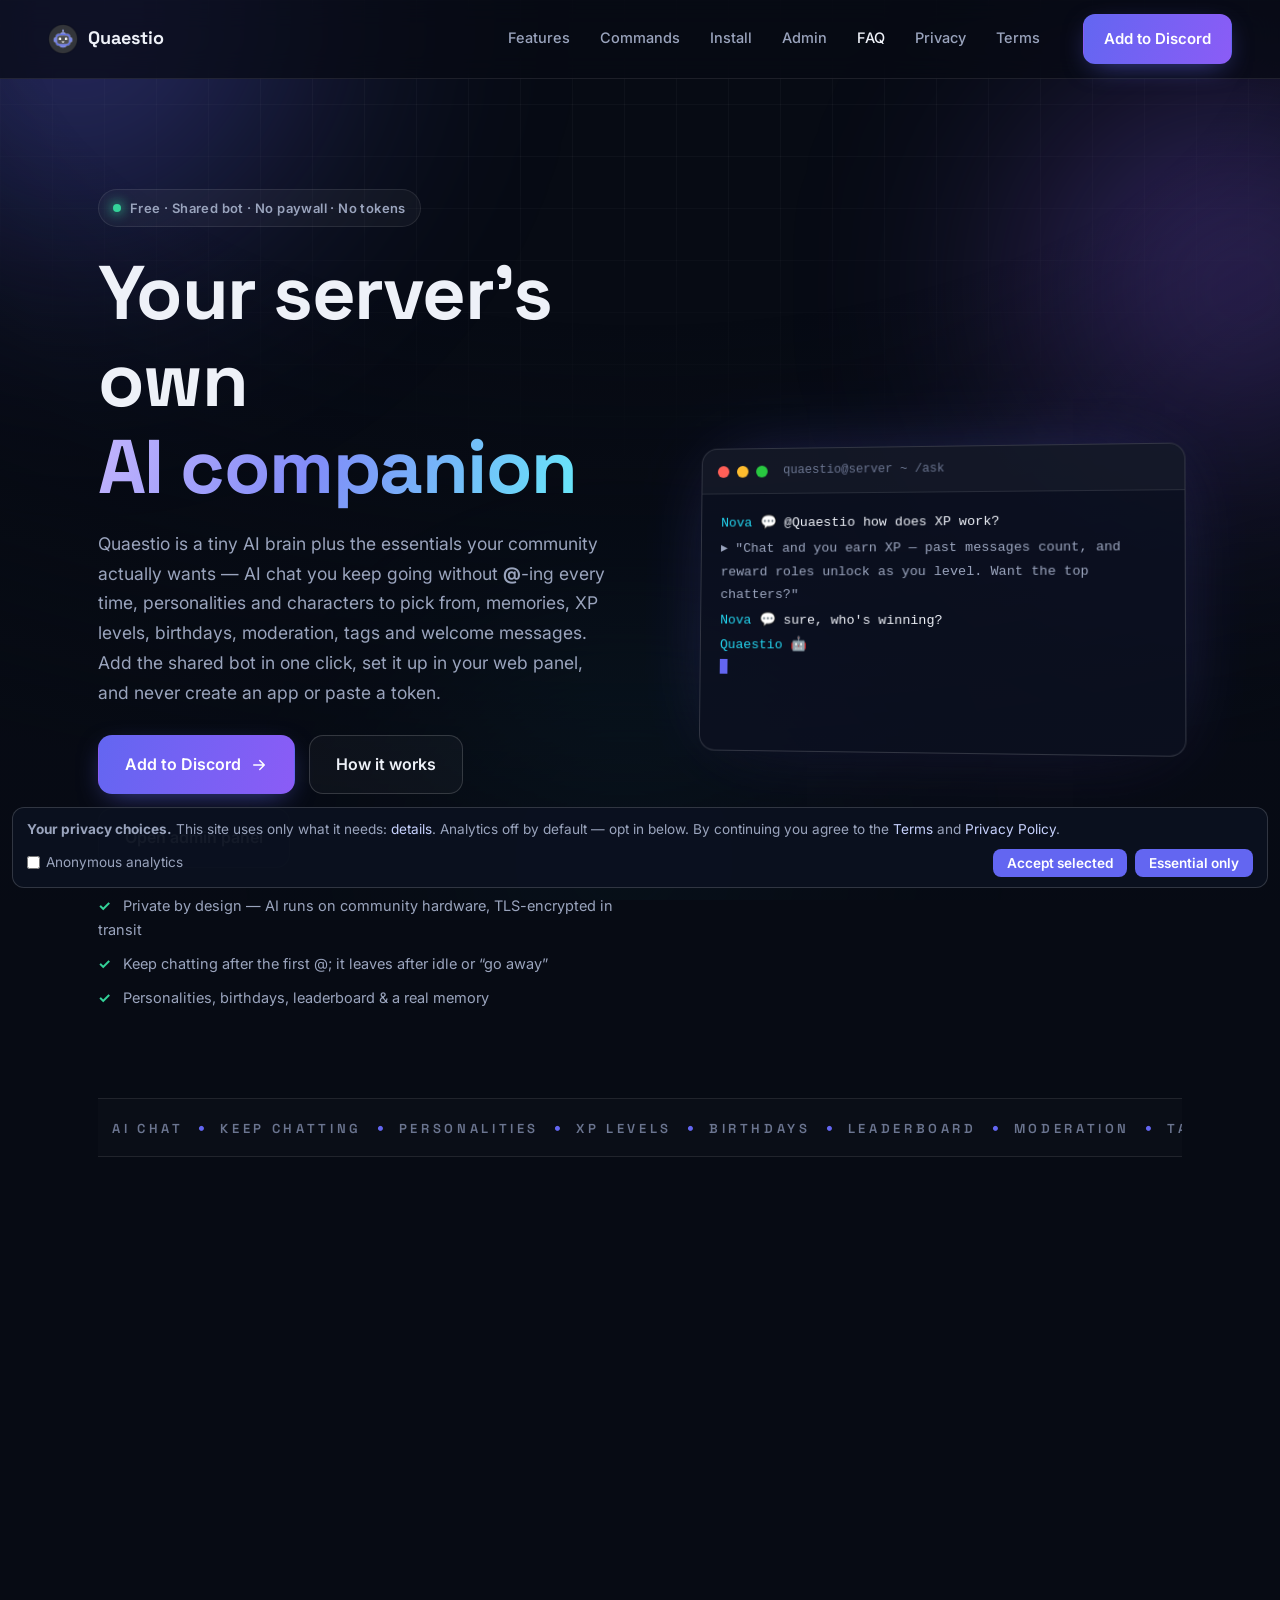
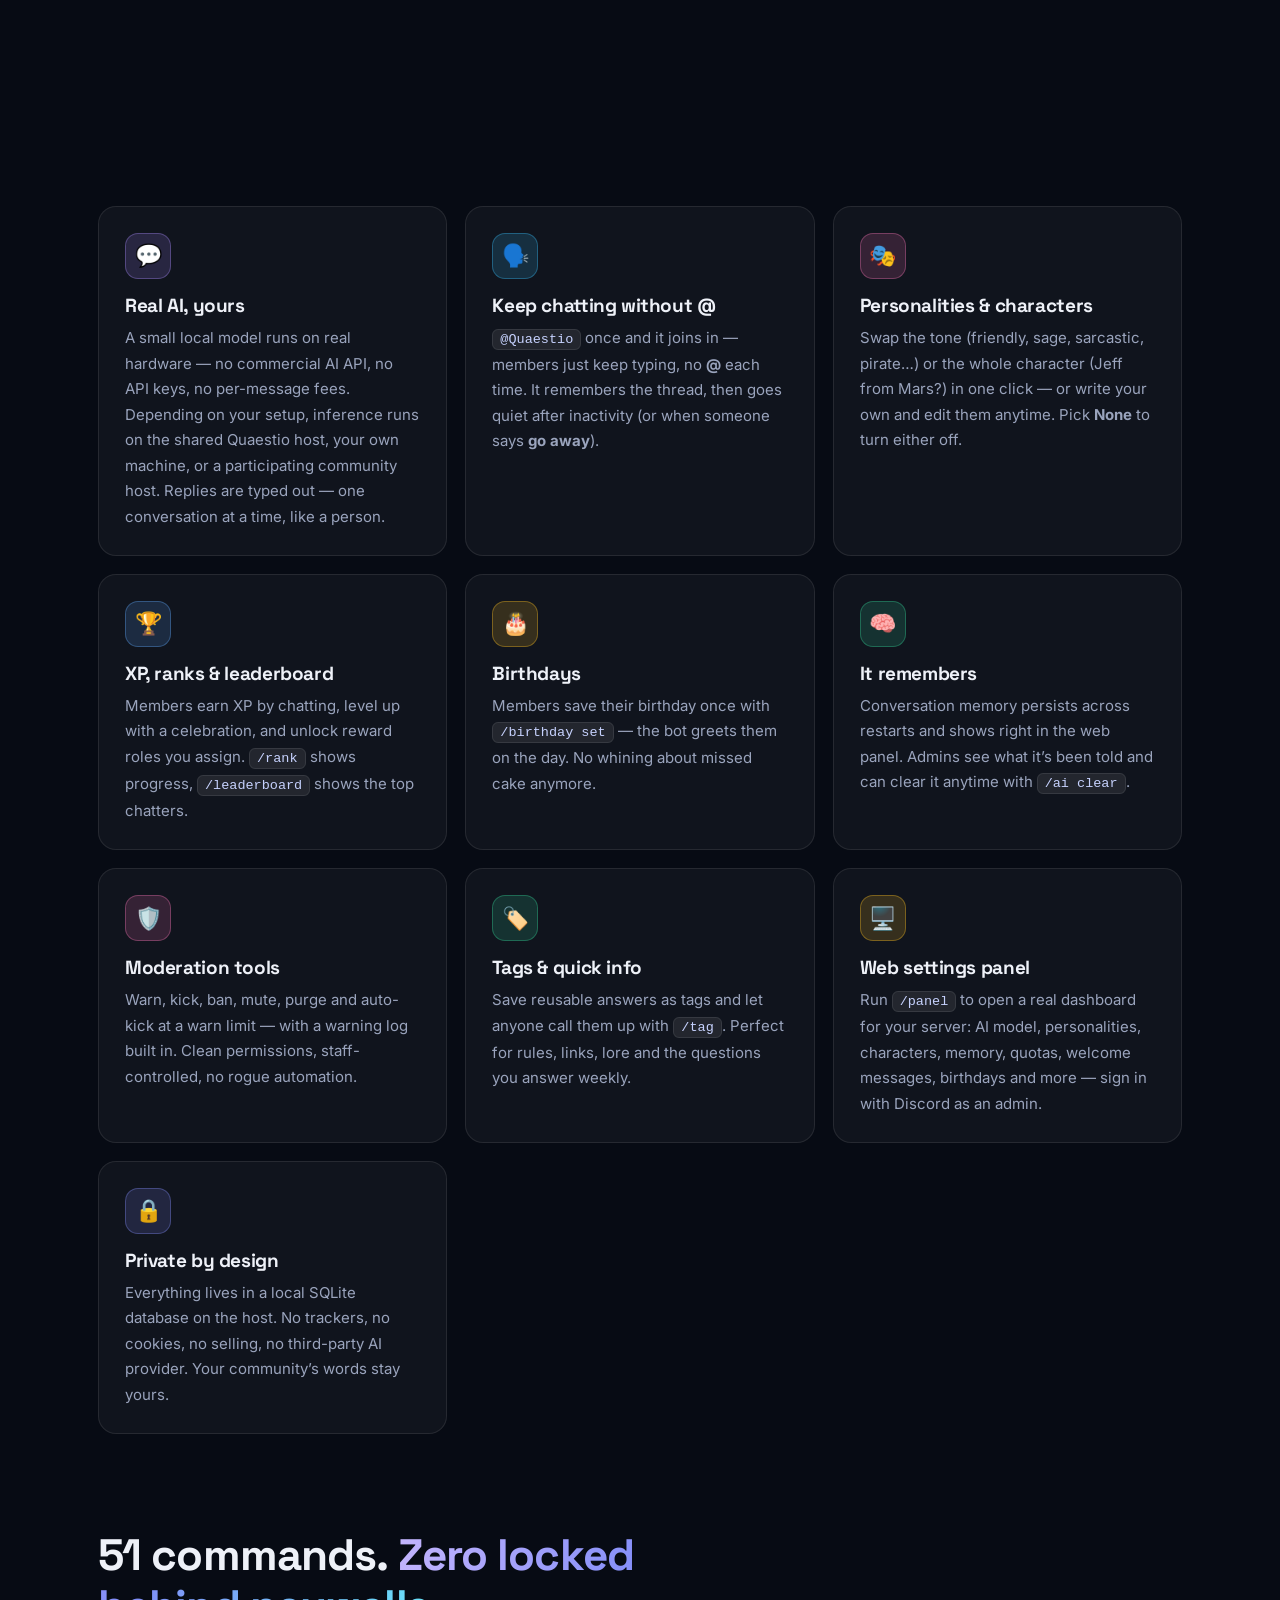
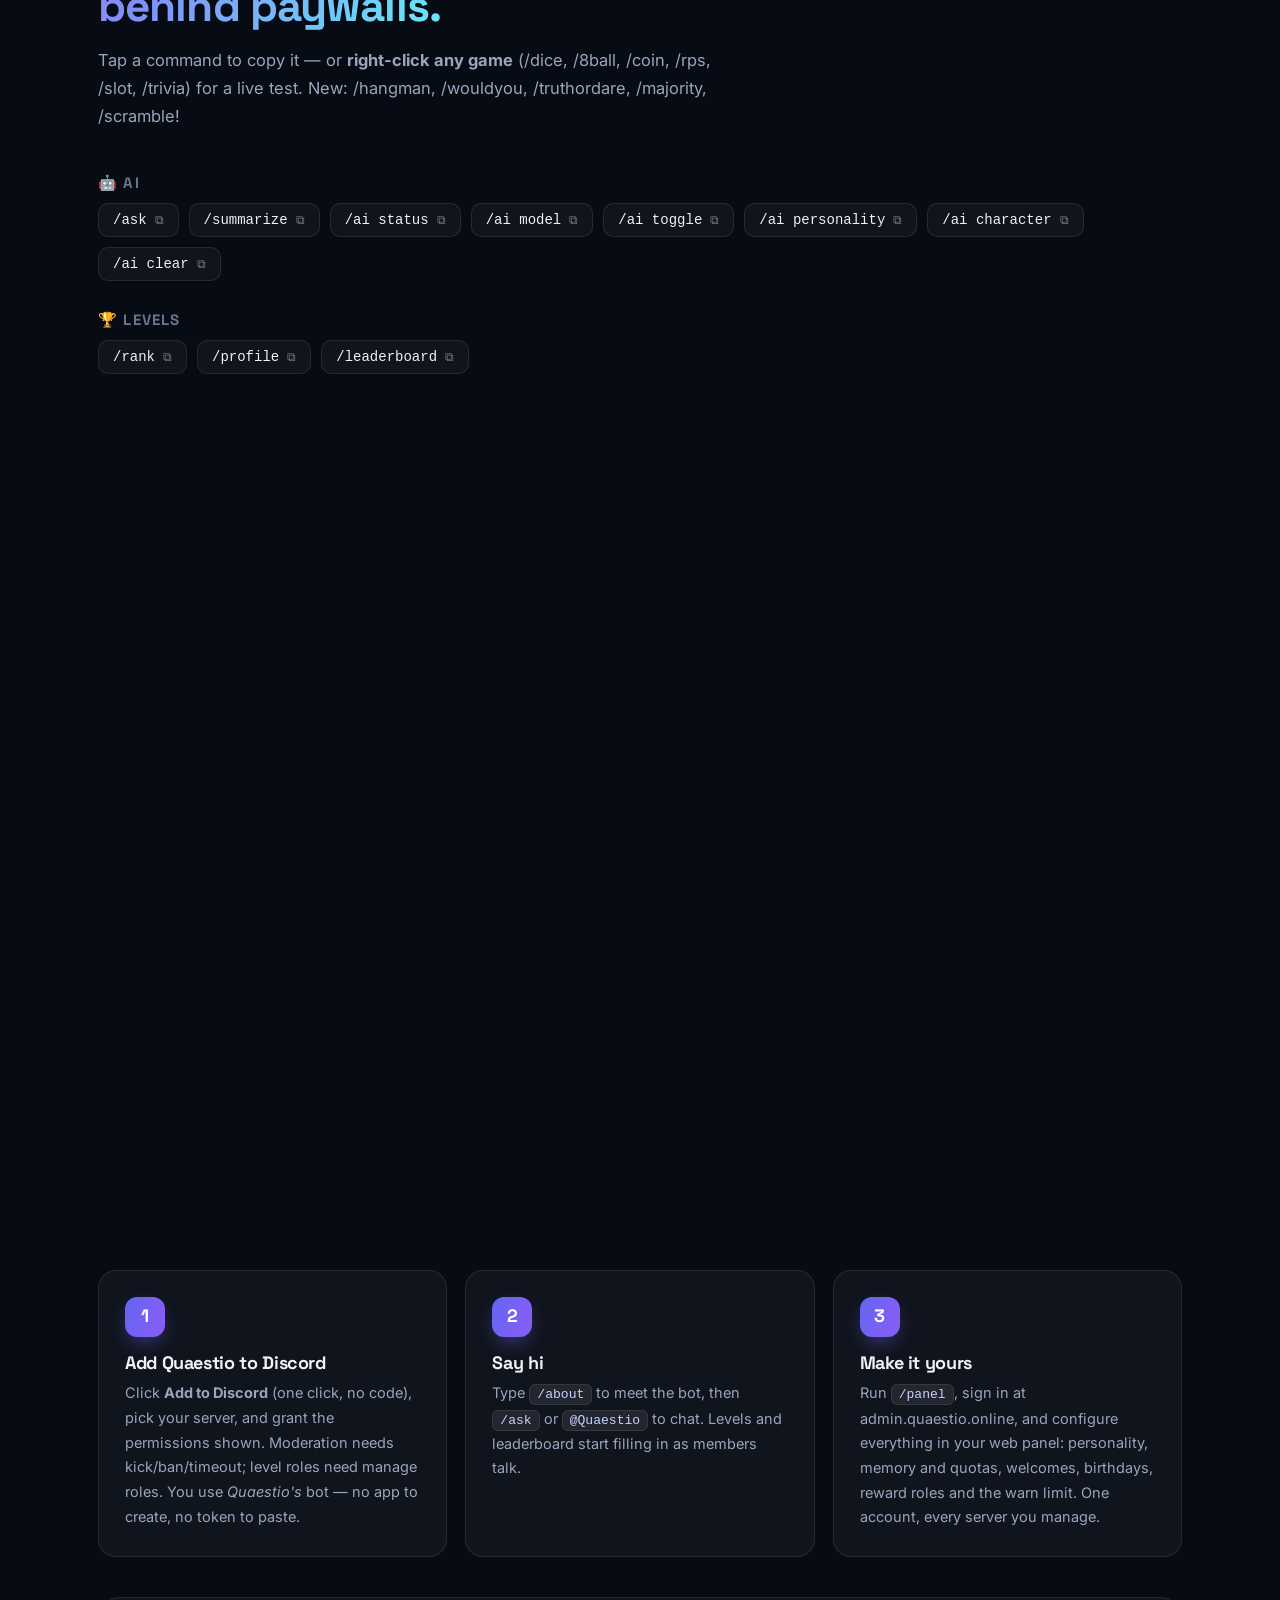
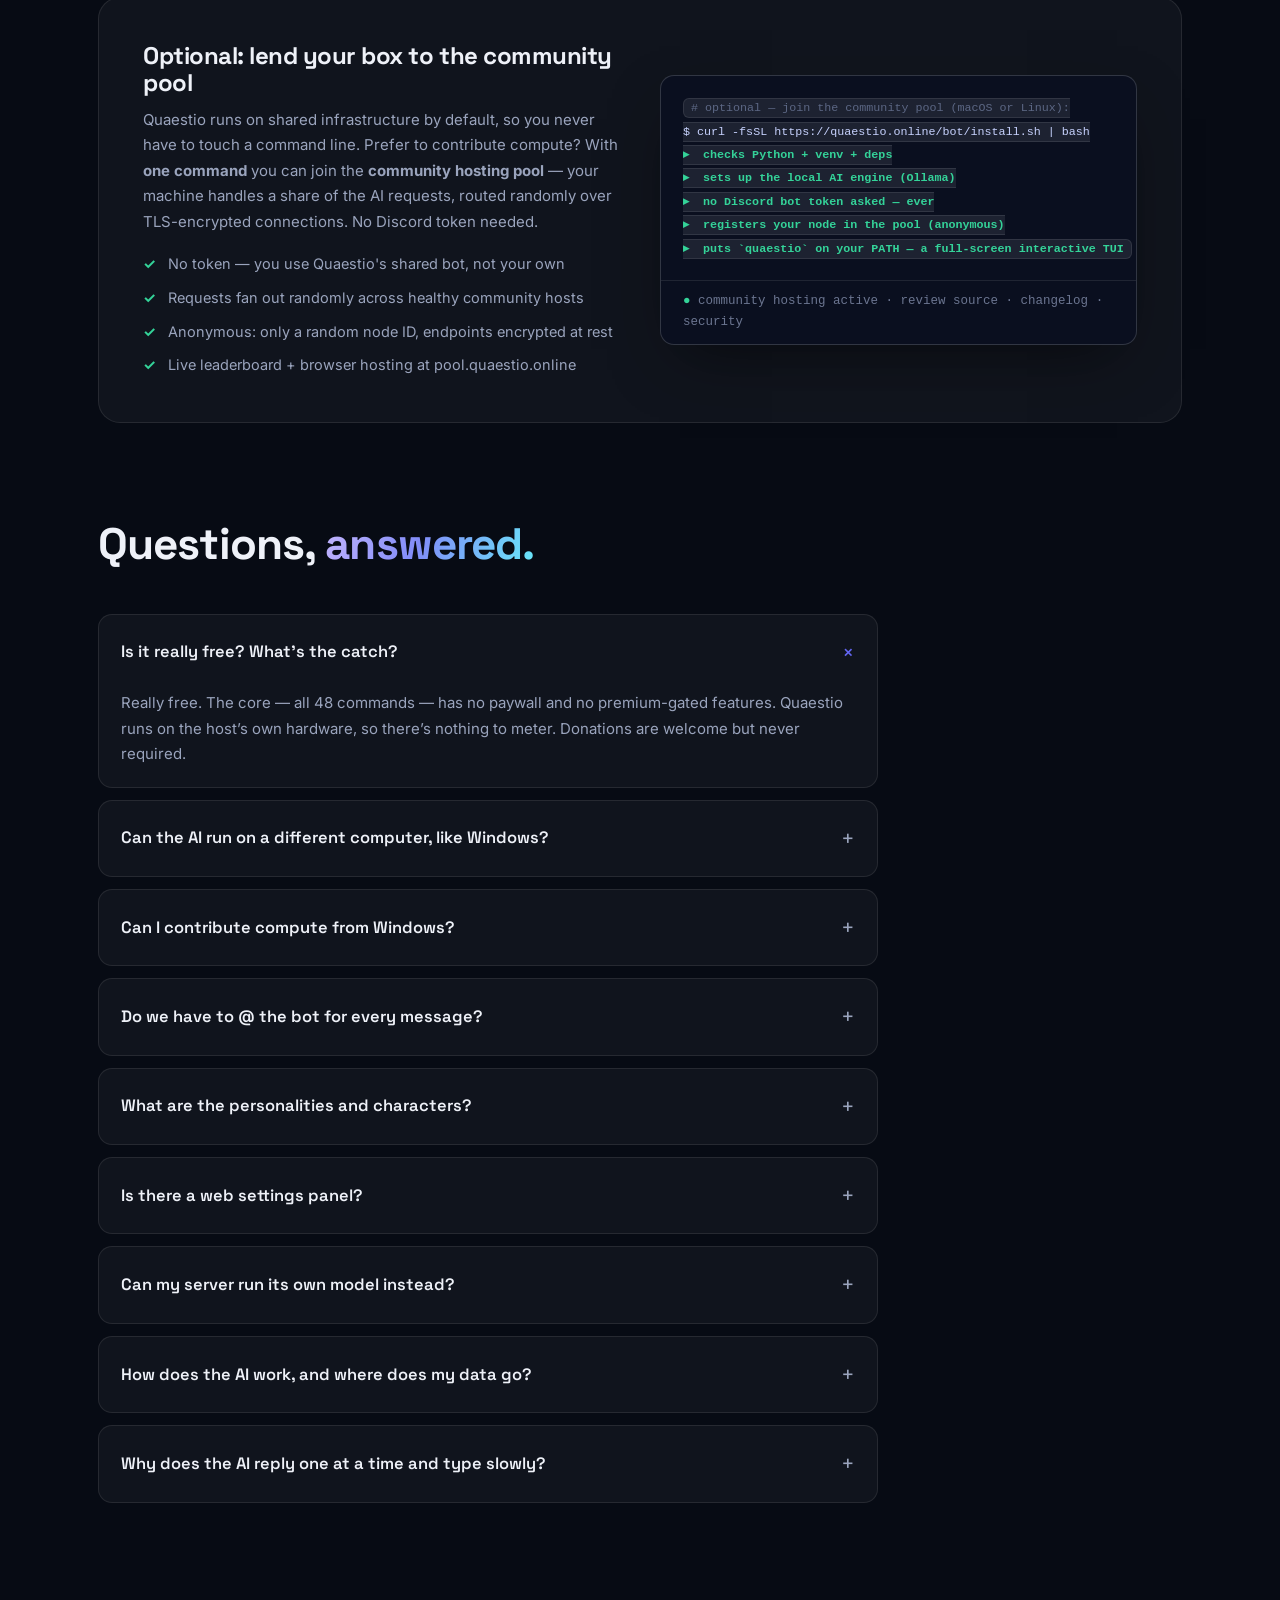
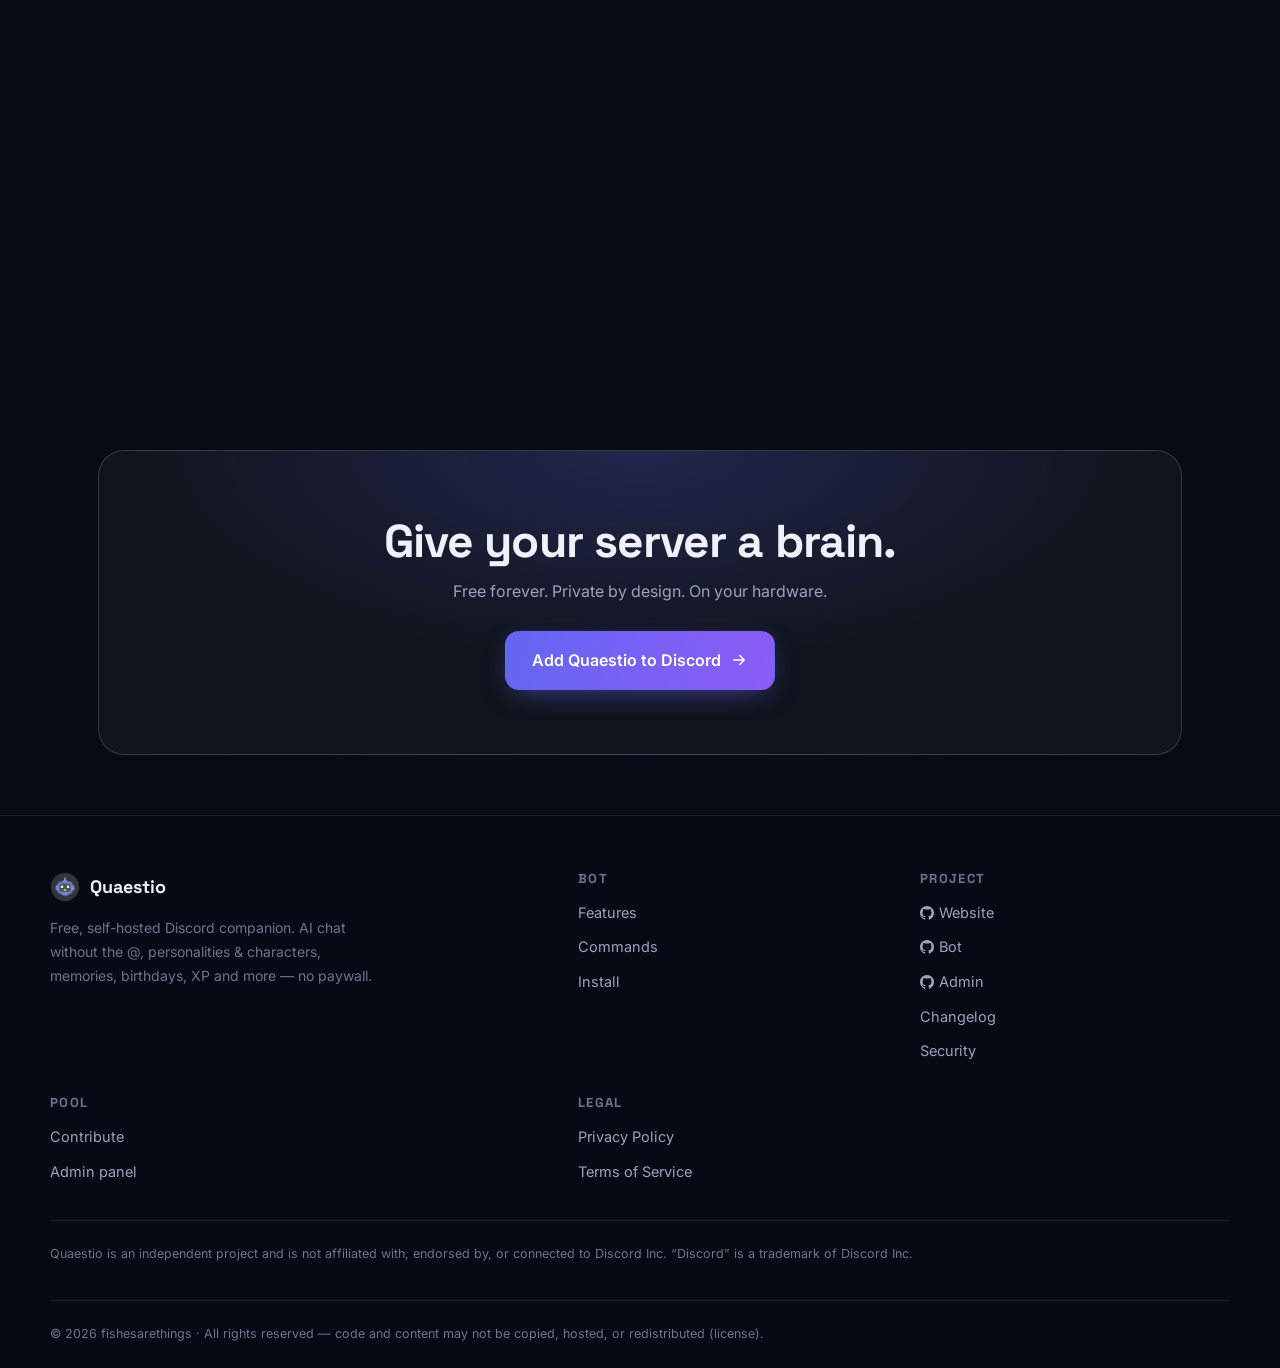
==== commit 6c2702e4: "Active pool nodes tile, clickable stat tiles, new game chips + demos, 51 commands" ====
--- a/index.html
+++ b/index.html
@@ -22,7 +22,7 @@
 </script>
 <script type="application/ld+json">
 {"@context":"https://schema.org","@type":"FAQPage","mainEntity":[
-{"@type":"Question","name":"Is it really free?","acceptedAnswer":{"@type":"Answer","text":"Yes. All 48 commands have no paywall; Quaestio runs on community hardware."}},
+{"@type":"Question","name":"Is it really free?","acceptedAnswer":{"@type":"Answer","text":"Yes. All 51 commands have no paywall; Quaestio runs on community hardware."}},
 {"@type":"Question","name":"Do I need a Discord bot token?","acceptedAnswer":{"@type":"Answer","text":"No. You invite the shared bot; contributors lend compute with no token."}},
 {"@type":"Question","name":"Why the name Quaestio?","acceptedAnswer":{"@type":"Answer","text":"Latin for question (KWY-sti-oh)."}},
 {"@type":"Question","name":"Is Quaestio open source?","acceptedAnswer":{"@type":"Answer","text":"View-only source on GitHub under a proprietary license."}}
@@ -103,11 +103,11 @@
     <div class="stat"><span class="stat-num" data-count="2" id="stat-servers">2</span><span class="stat-label">Servers</span></div>
     <div class="stat"><span class="stat-num" data-count="0" id="stat-messages">0</span><span class="stat-label">Messages</span></div>
     <div class="stat"><span class="stat-num" data-count="0" id="stat-cmds">0</span><span class="stat-label">Commands used</span></div>
-    <div class="stat"><span class="stat-num" data-count="48">48</span><span class="stat-label">Commands</span></div>
+    <div class="stat stat-link" data-href="#commands" title="Browse all commands"><span class="stat-num" data-count="51">51</span><span class="stat-label">Commands ↘</span></div>
     <div class="stat"><span class="stat-num" data-count="1">1</span><span class="stat-label">AI brain</span></div>
     <div class="stat"><span class="stat-num" data-count="0" data-suffix="$">0$</span><span class="stat-label">Paywalls</span></div>
     <div class="stat"><span class="stat-num" data-count="100" data-suffix="%">100%</span><span class="stat-label">Private</span></div>
-    <div class="stat"><span class="stat-num" data-count="0" id="stat-nodes">0</span><span class="stat-label">Pool nodes</span></div>
+    <div class="stat stat-link" data-href="https://pool.quaestio.online" title="See live pool nodes"><span class="stat-num" data-count="0" id="stat-nodes">0</span><span class="stat-label">Active pool nodes ↗</span></div>
   </section>
 
   <section class="section" id="features">
@@ -171,8 +171,8 @@
 
   <section class="section" id="commands">
     <div class="section-head reveal">
-      <h2>48 commands. <span class="grad">Zero locked behind paywalls.</span></h2>
-      <p class="muted" id="cmd-hint">Tap a command to copy it — or <b>right-click any game</b> (/dice, /8ball, /coin, /rps, /slot, /trivia) for a live test.</p>
+      <h2>51 commands. <span class="grad">Zero locked behind paywalls.</span></h2>
+      <p class="muted" id="cmd-hint">Tap a command to copy it — or <b>right-click any game</b> (/dice, /8ball, /coin, /rps, /slot, /trivia) for a live test. New: /hangman, /wouldyou, /truthordare, /majority, /scramble!</p>
     </div>
 
     <div class="cmd-group reveal">
@@ -258,6 +258,11 @@
         <button class="cmd" data-cmd="/slot">/slot</button>
         <button class="cmd" data-cmd="/tictactoe">/tictactoe</button>
         <button class="cmd" data-cmd="/move">/move</button>
+        <button class="cmd" data-cmd="/hangman">/hangman</button>
+        <button class="cmd" data-cmd="/wouldyou">/wouldyou</button>
+        <button class="cmd" data-cmd="/truthordare">/truthordare</button>
+        <button class="cmd" data-cmd="/majority">/majority</button>
+        <button class="cmd" data-cmd="/scramble">/scramble</button>
       </div>
     </div>
   </section>
--- a/style.css
+++ b/style.css
@@ -229,6 +229,8 @@
   display: grid; grid-template-columns: repeat(4, 1fr); gap: 14px;
   margin: 46px 0 30px;
 }
+.stat-link { cursor: pointer; }
+.stat-link:hover { border-color: var(--indigo); transform: translateY(-2px); }
 .stat {
   background: var(--panel); border: 1px solid var(--border); border-radius: var(--radius-sm);
   padding: 22px 18px; text-align: center;
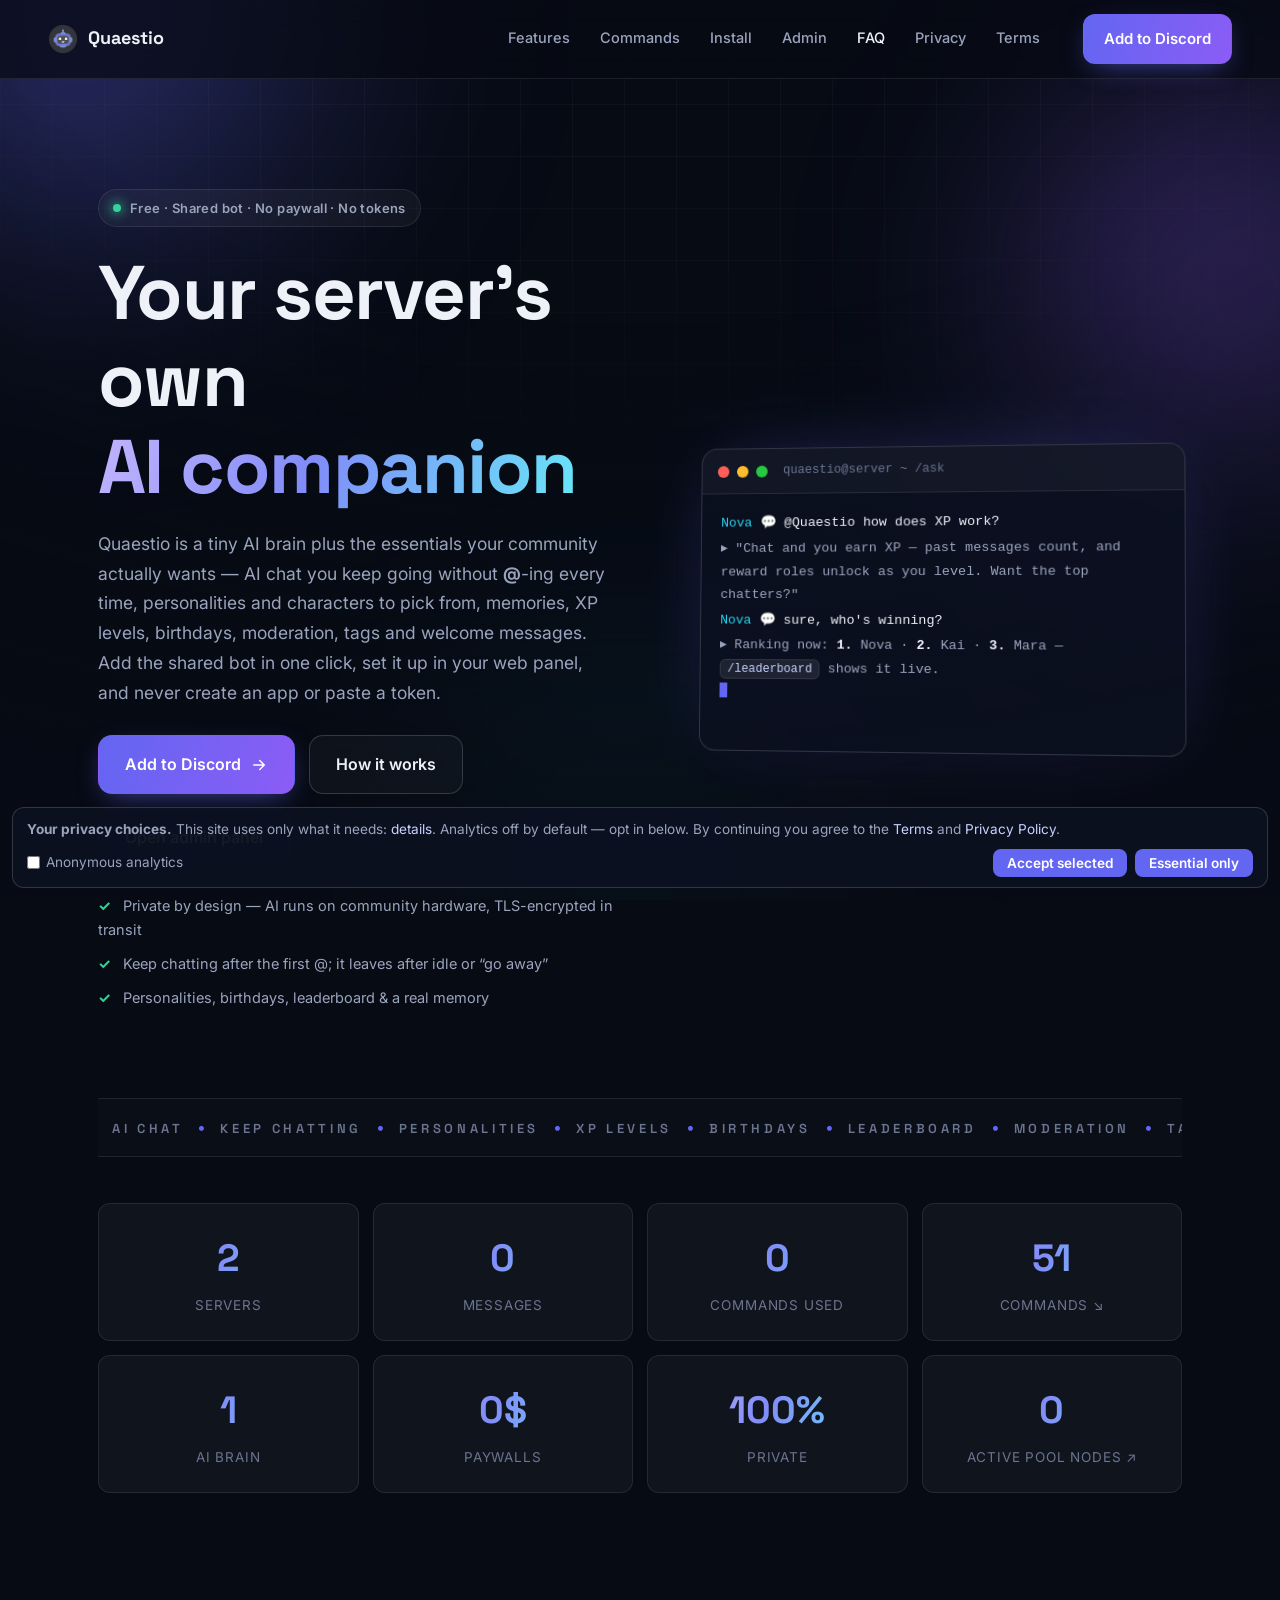
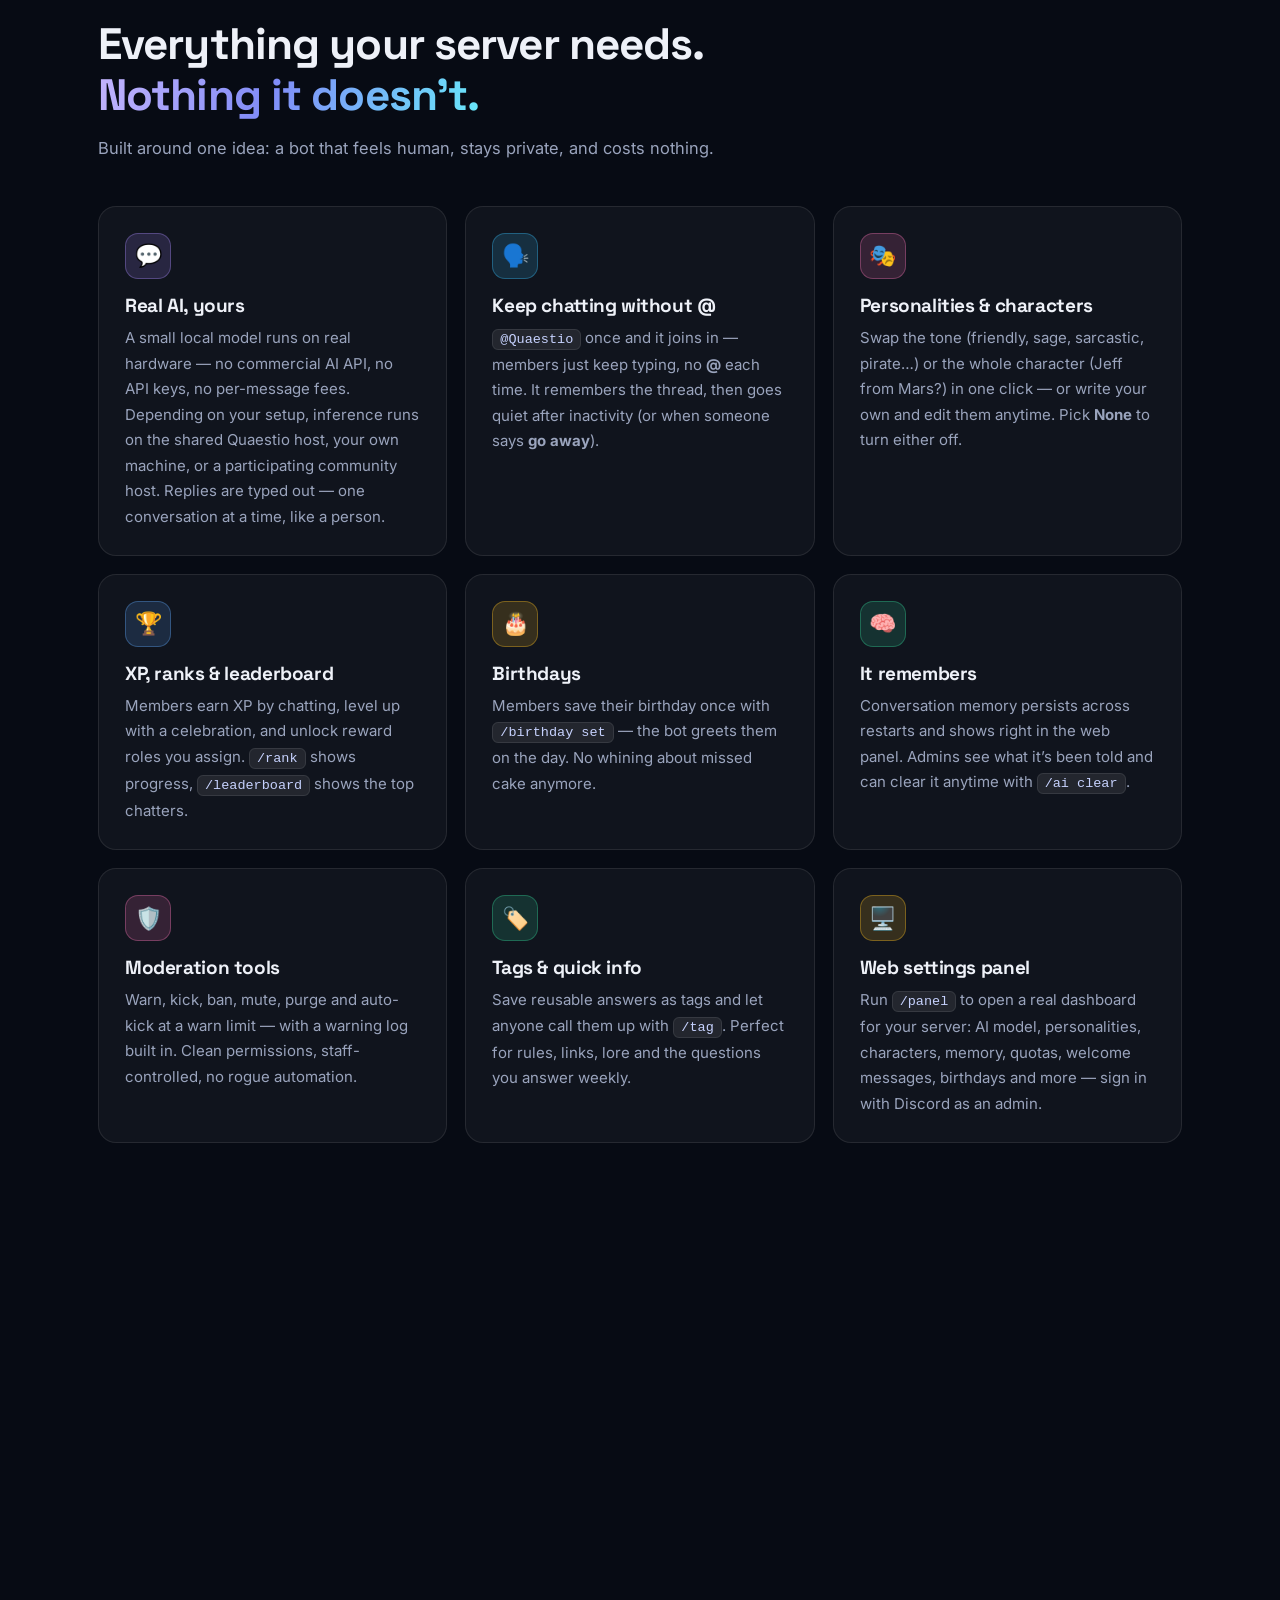
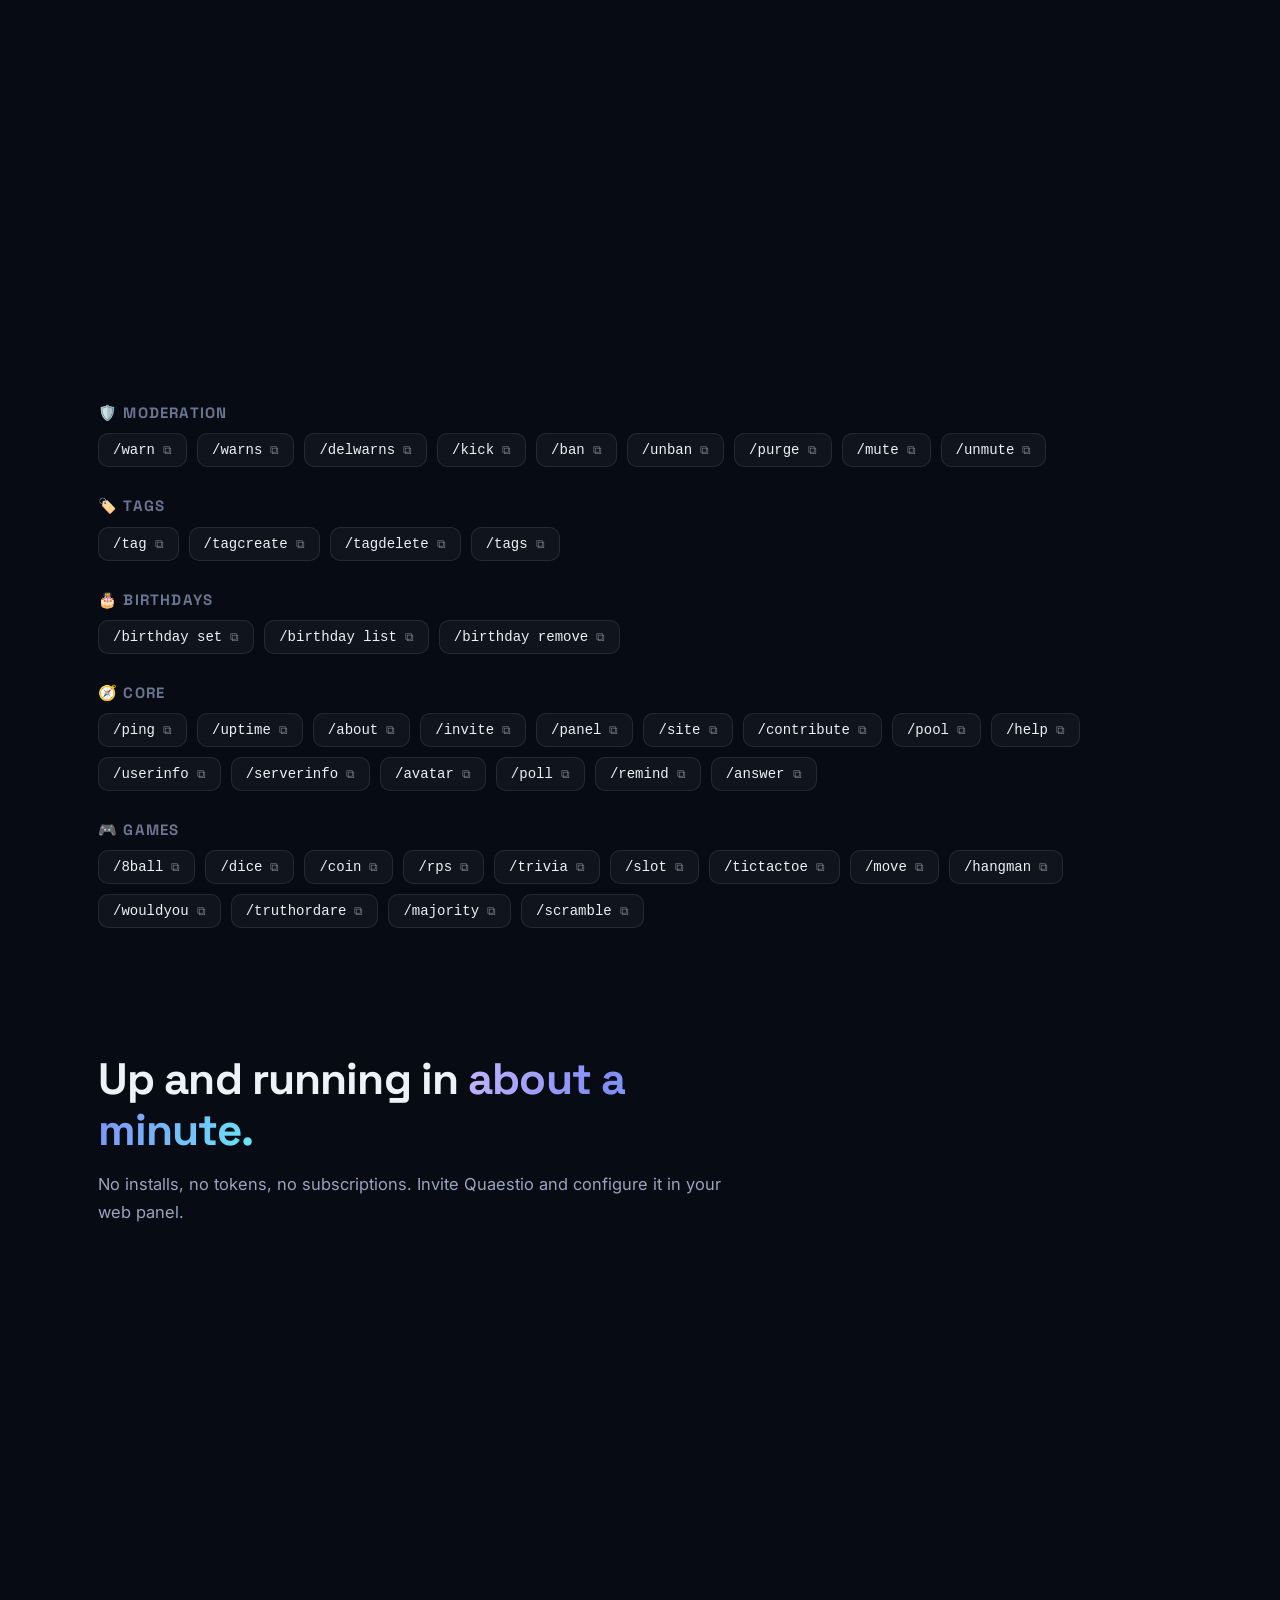
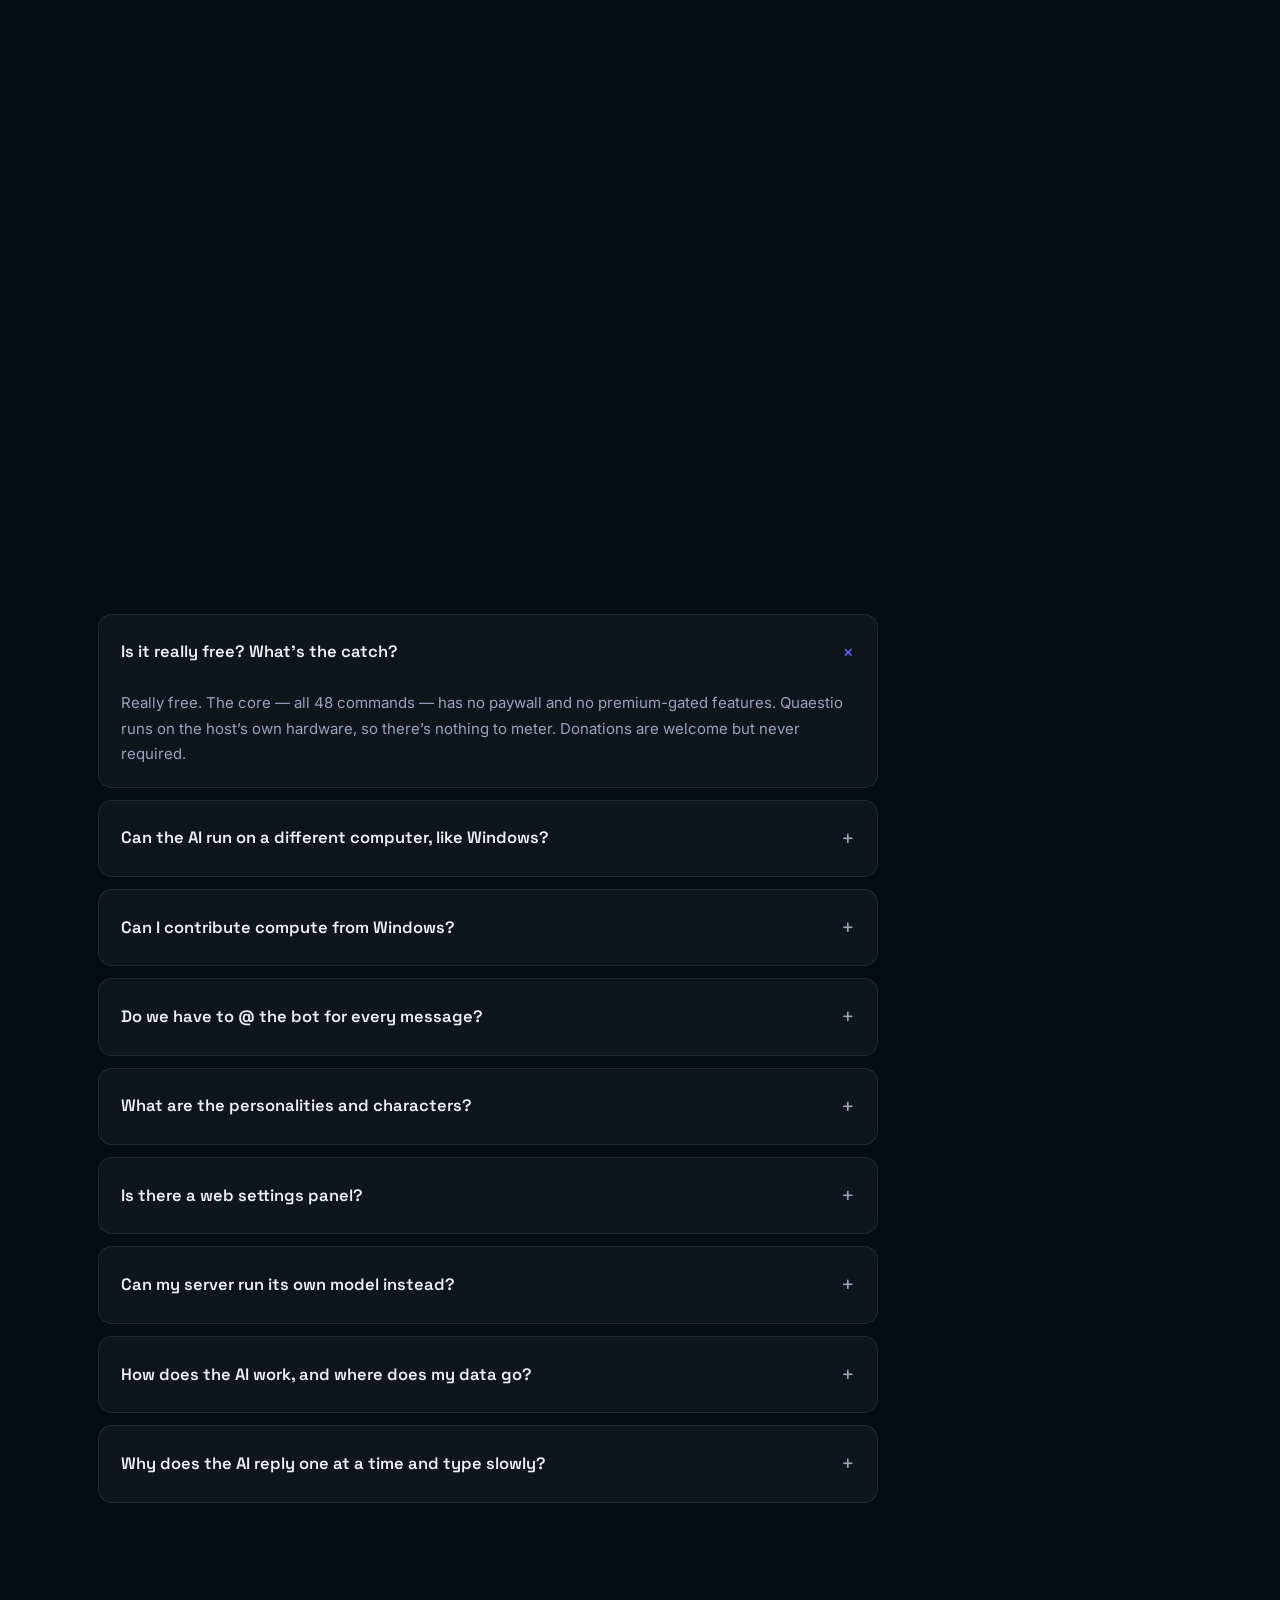
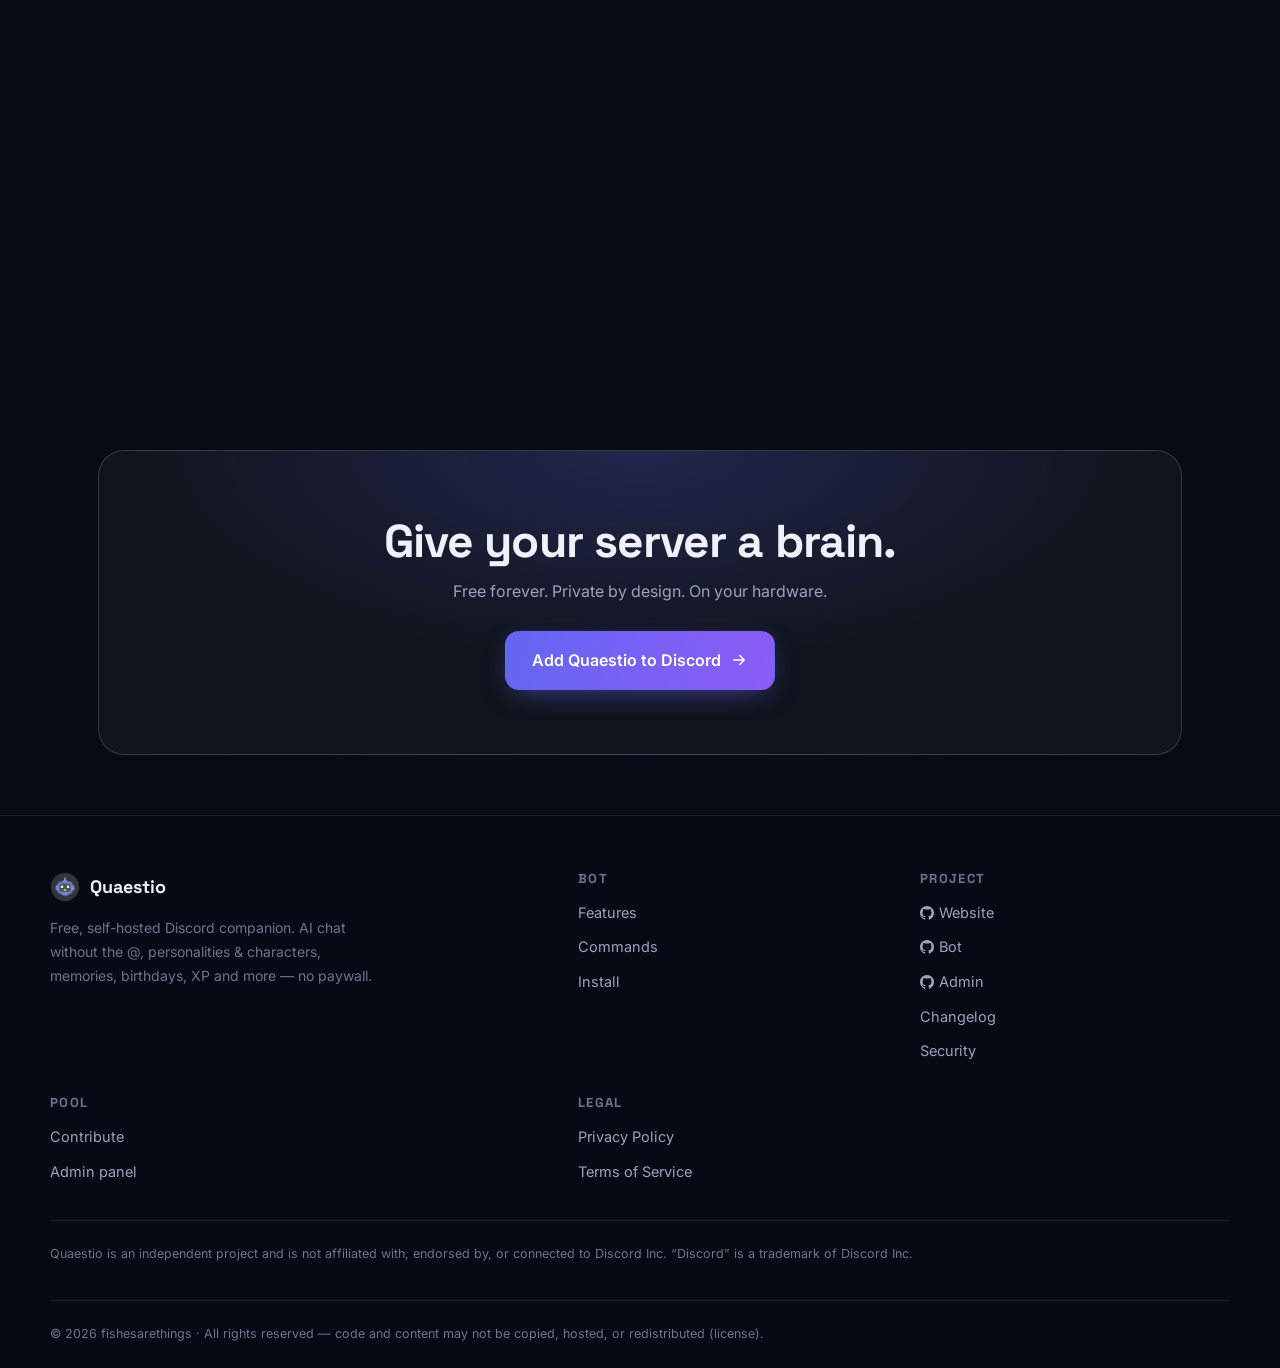
==== commit 74dea17f: "Majority single/multi + images + questions, WebUI demos, 51 commands" ====
--- a/index.html
+++ b/index.html
@@ -172,7 +172,7 @@
   <section class="section" id="commands">
     <div class="section-head reveal">
       <h2>51 commands. <span class="grad">Zero locked behind paywalls.</span></h2>
-      <p class="muted" id="cmd-hint">Tap a command to copy it — or <b>right-click any game</b> (/dice, /8ball, /coin, /rps, /slot, /trivia) for a live test. New: /hangman, /wouldyou, /truthordare, /majority, /scramble!</p>
+      <p class="muted" id="cmd-hint">Tap a command to copy it — or <b>right-click any game</b> (/dice, /8ball, /coin, /rps, /slot, /trivia, /hangman, /wouldyou, /truthordare, /majority, /scramble) for a live test!</p>
     </div>
 
     <div class="cmd-group reveal">
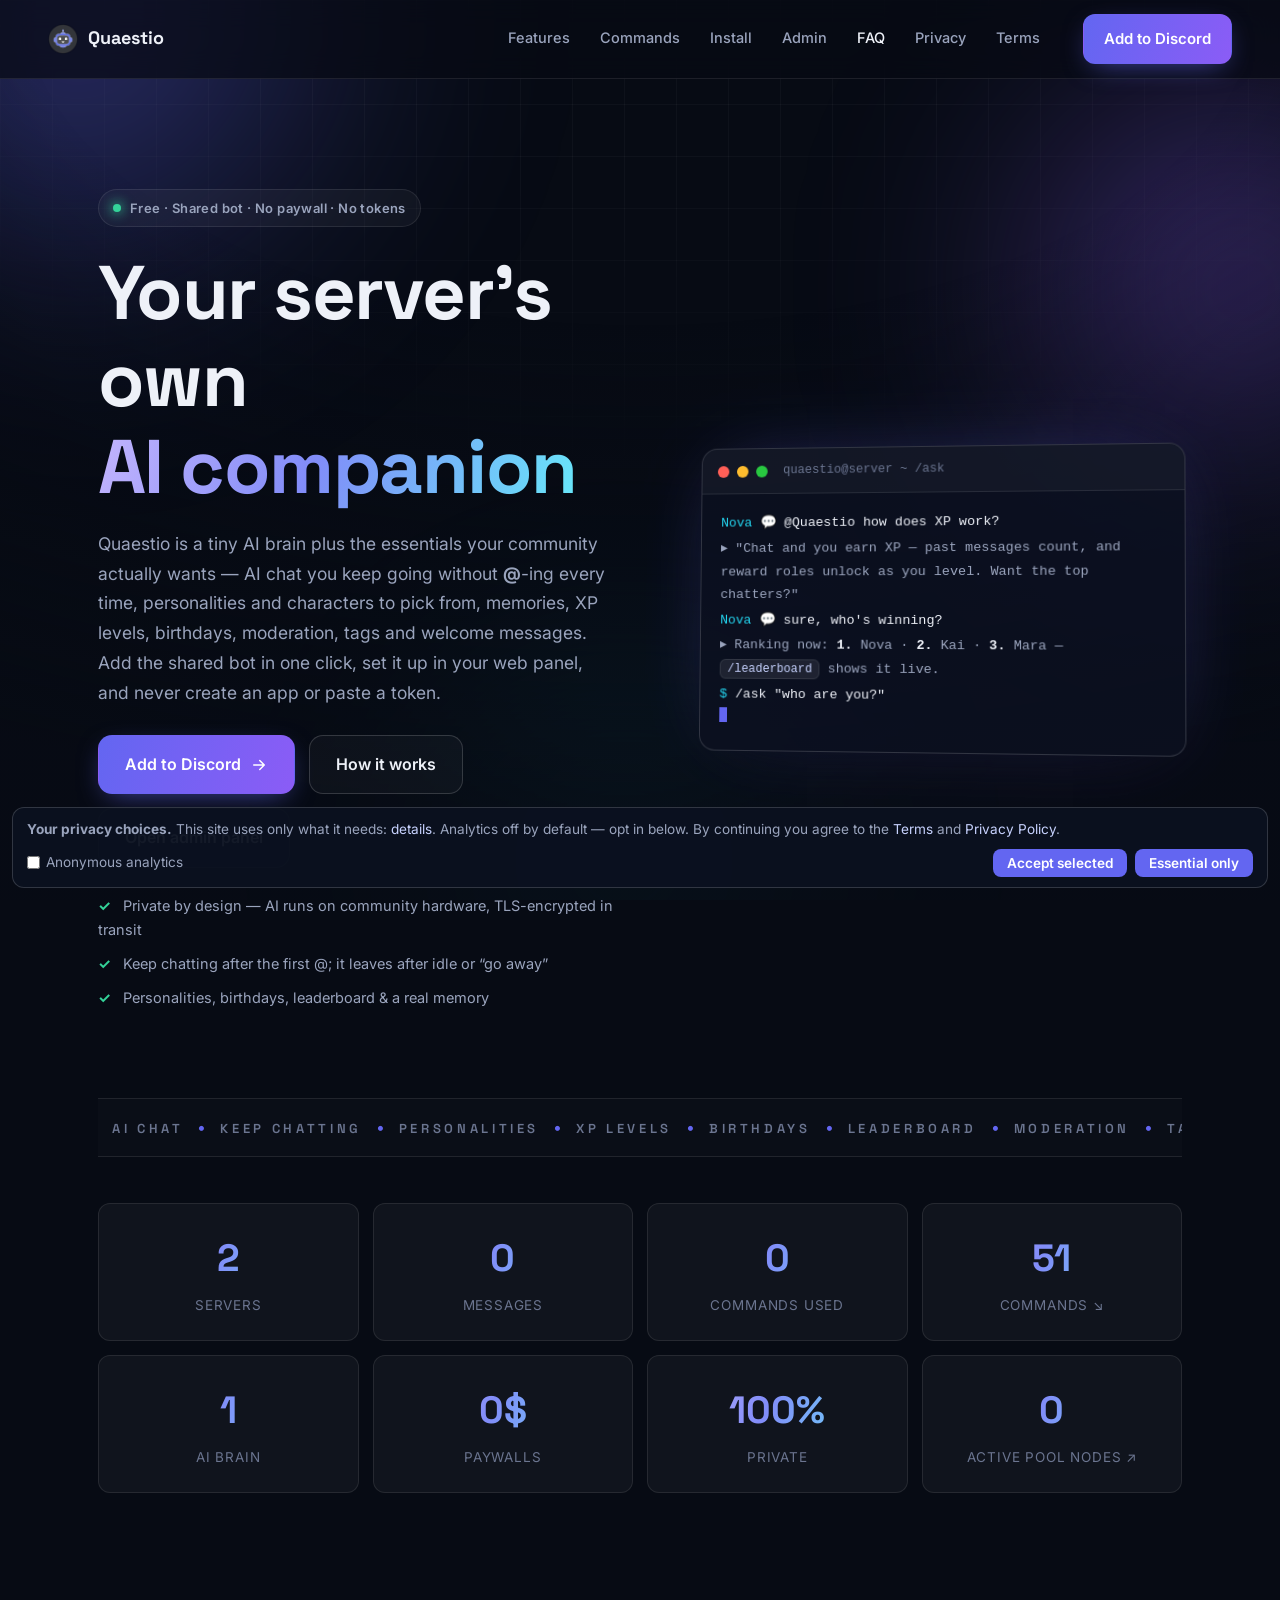
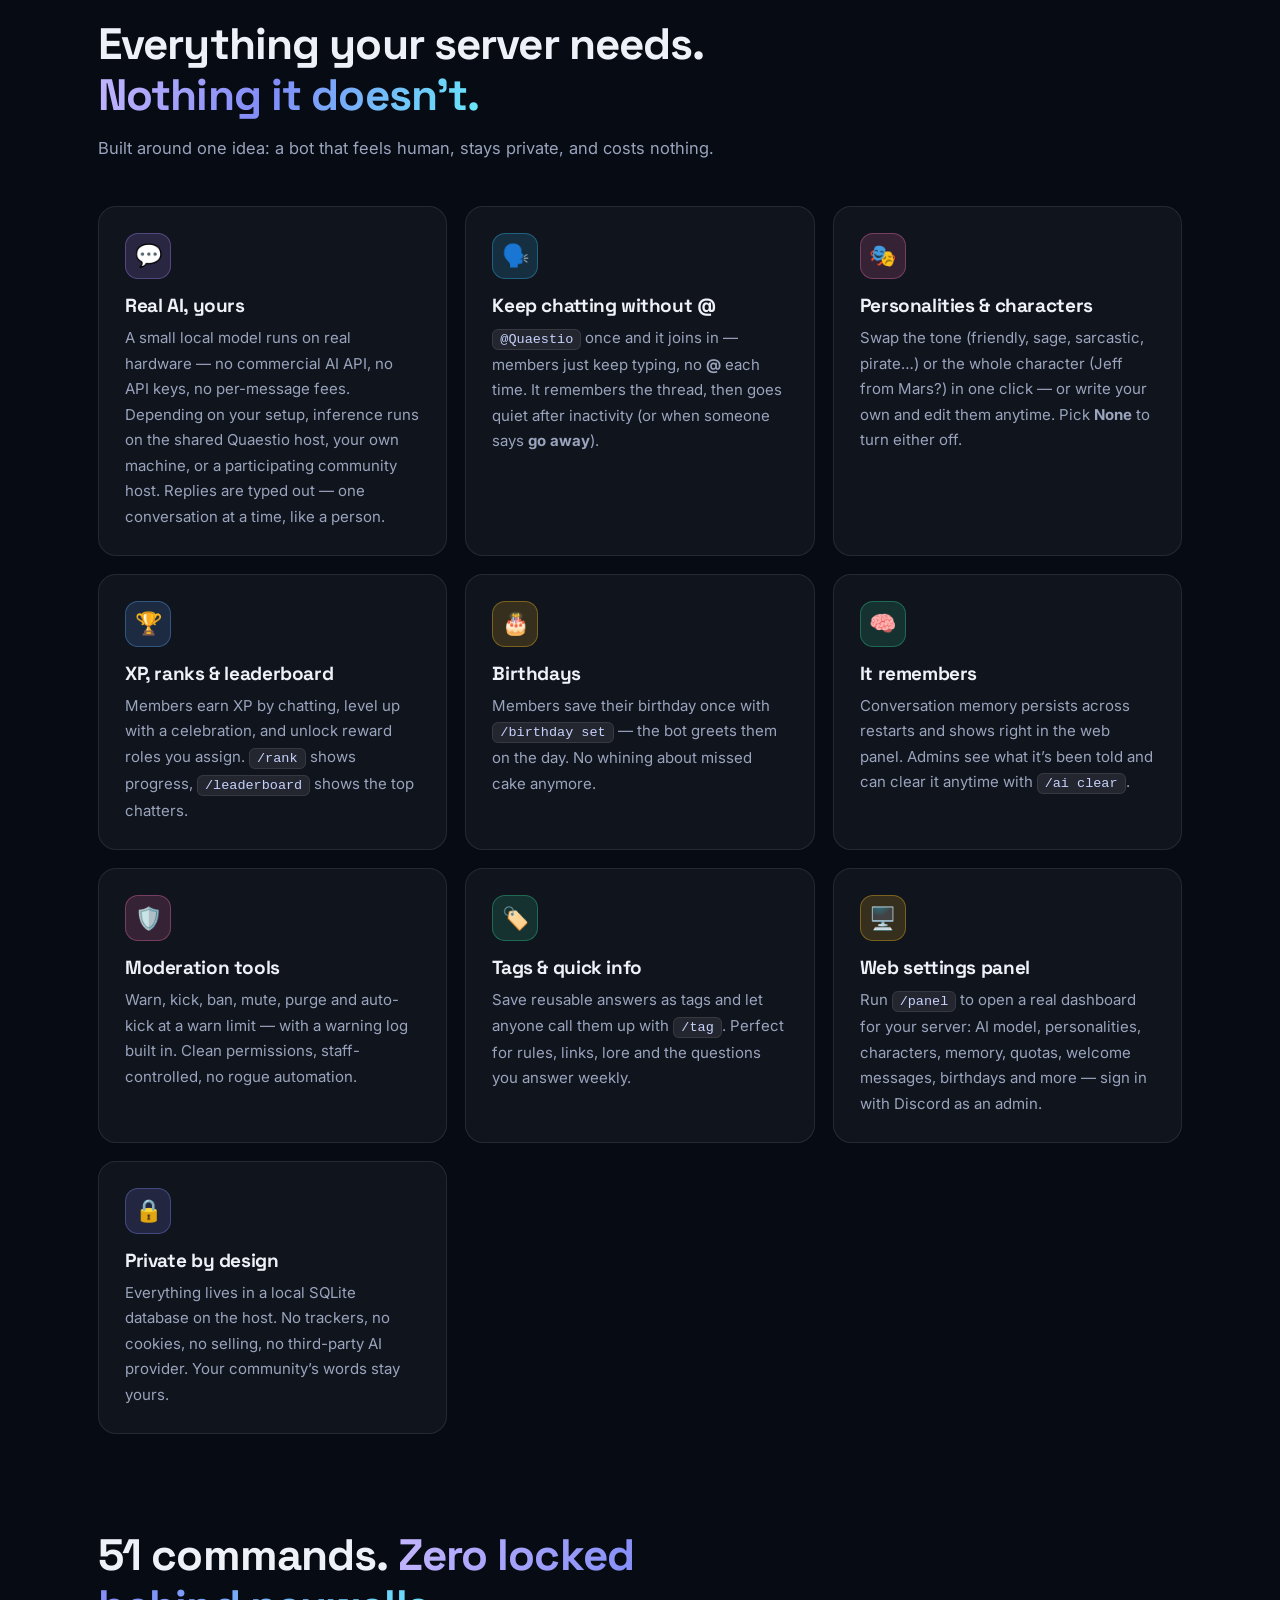
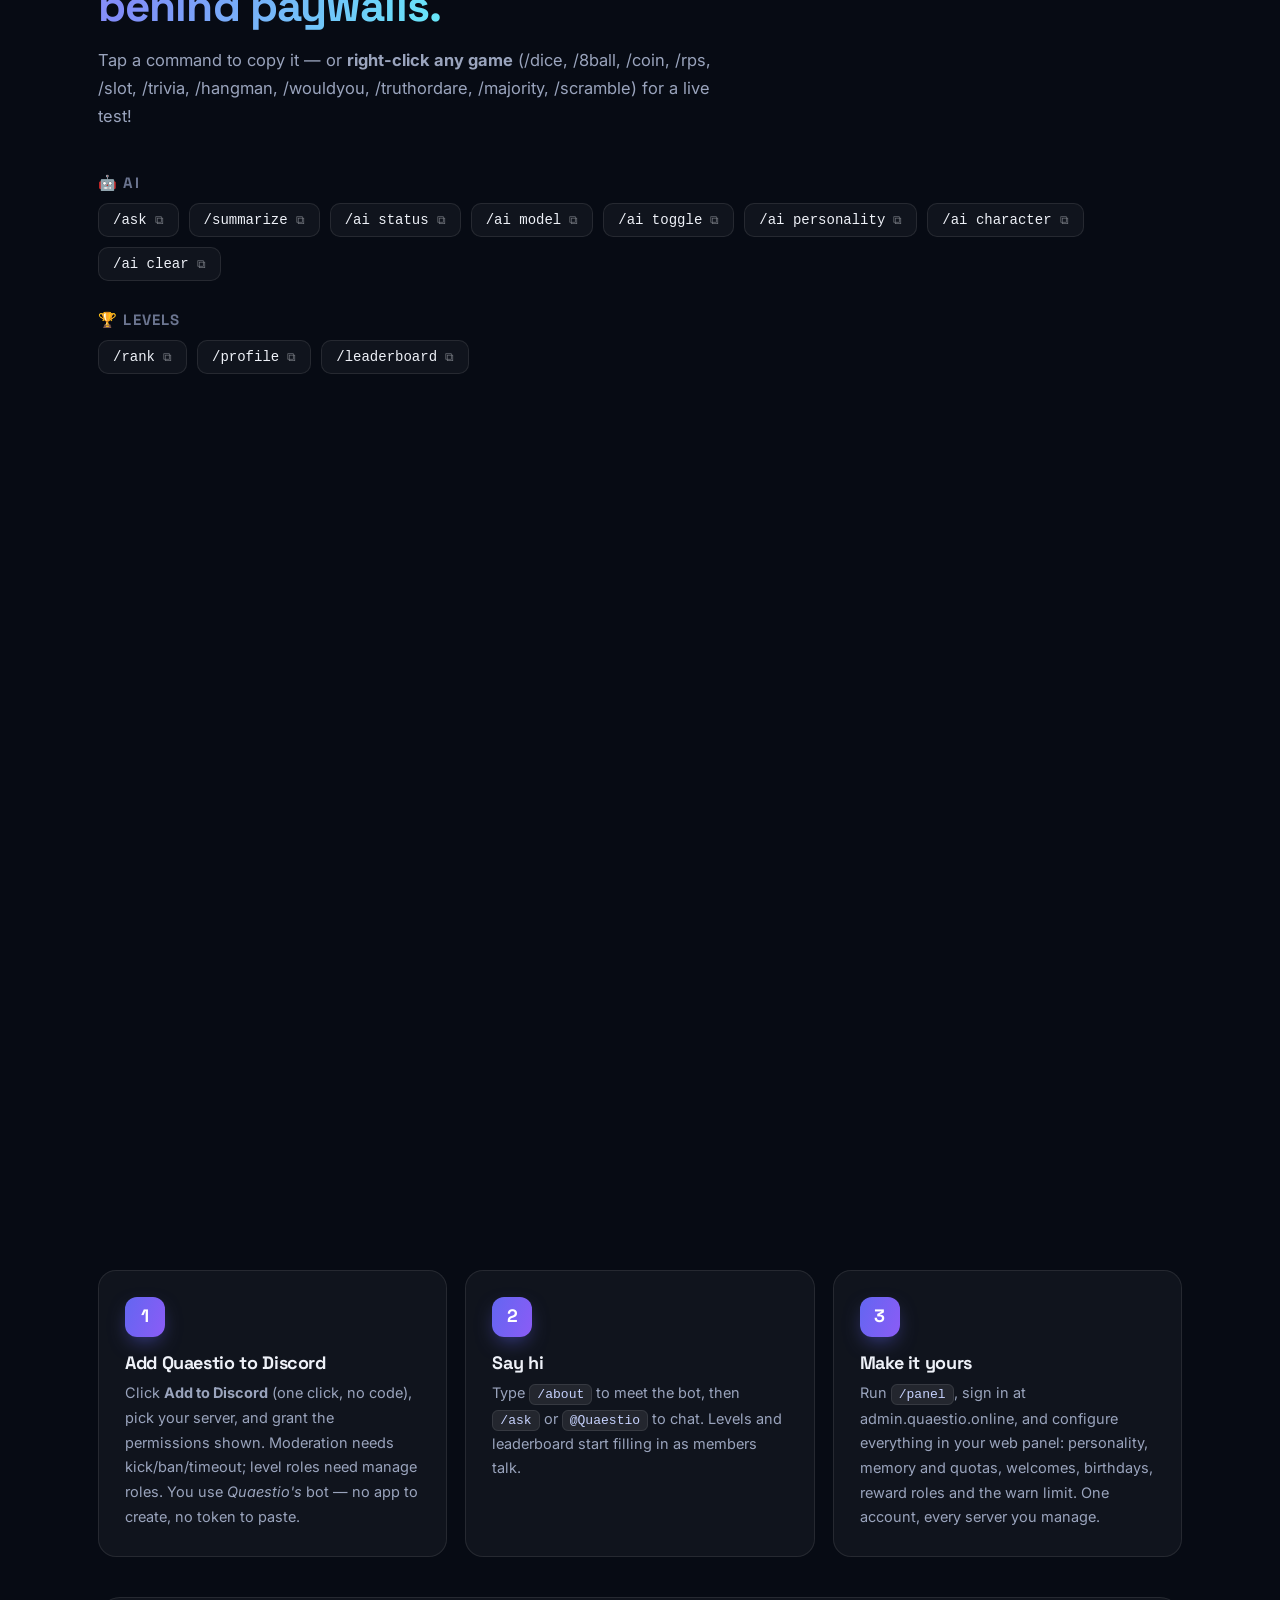
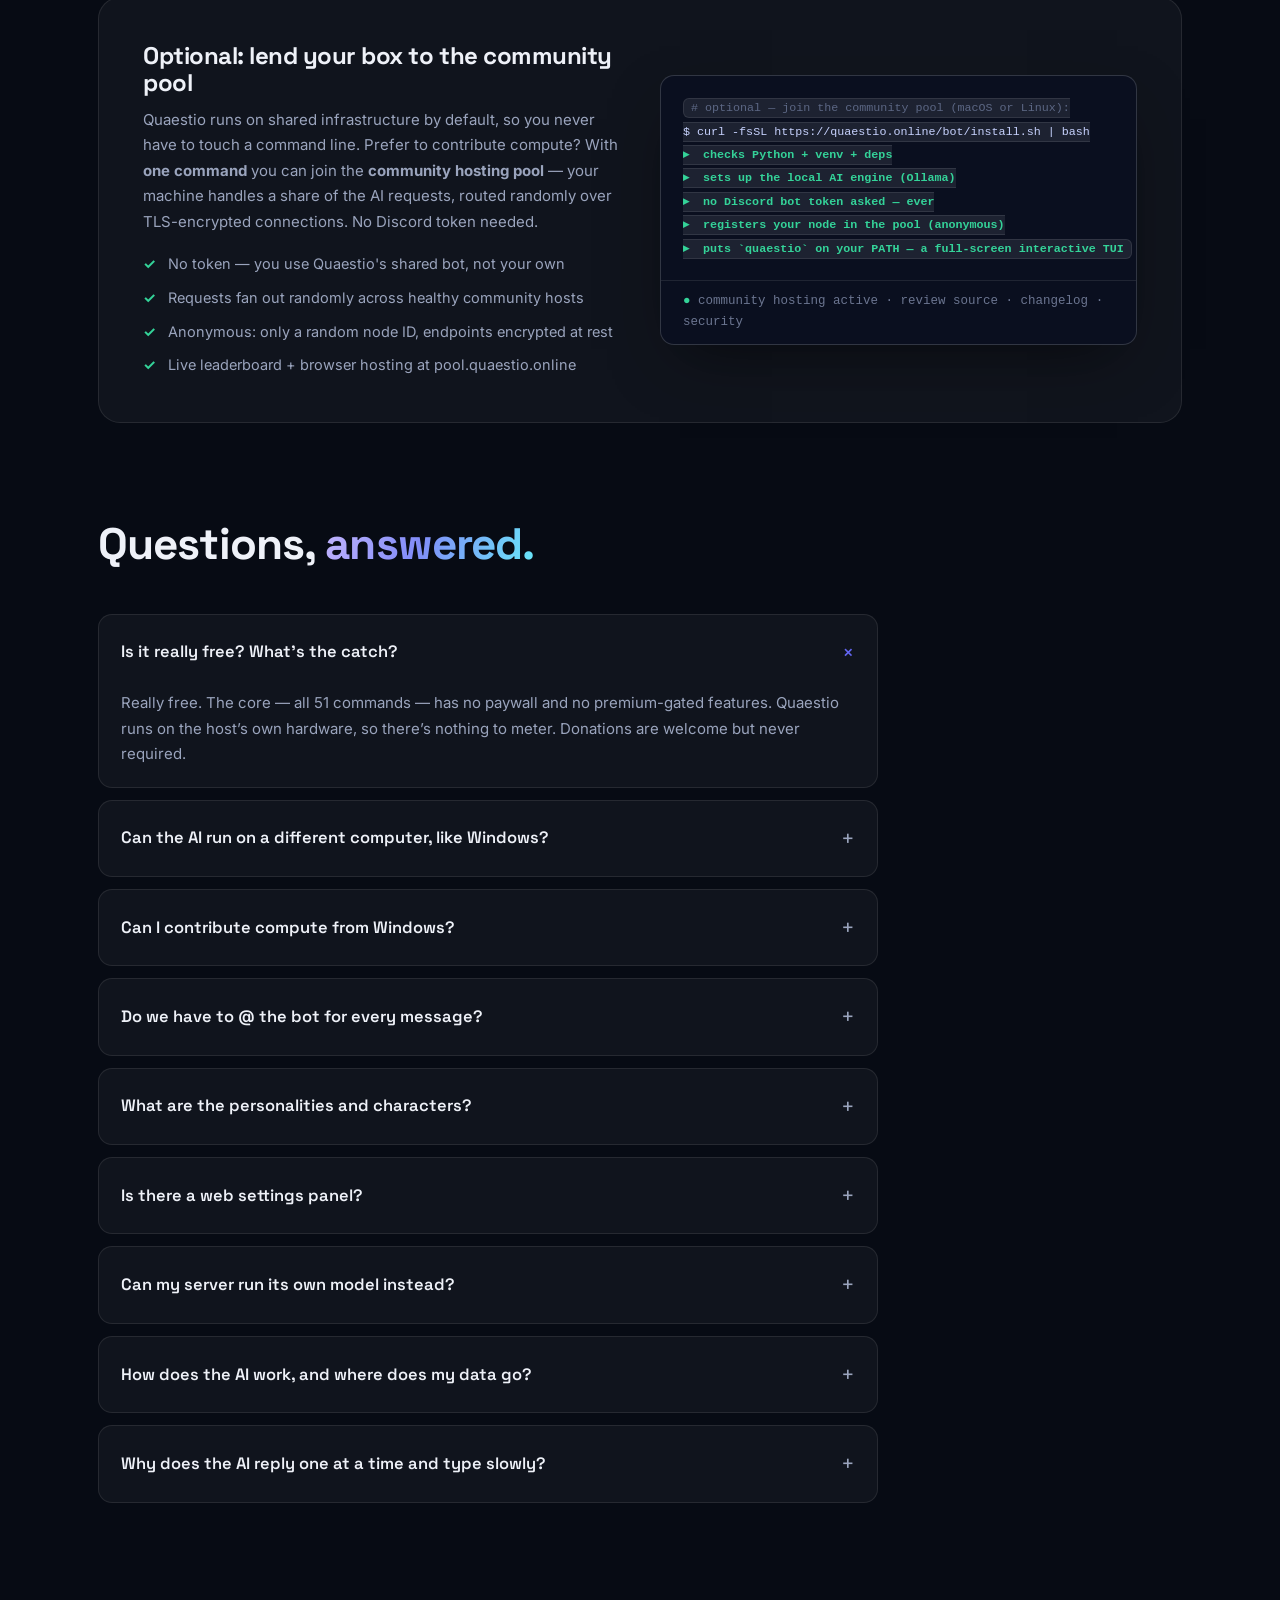
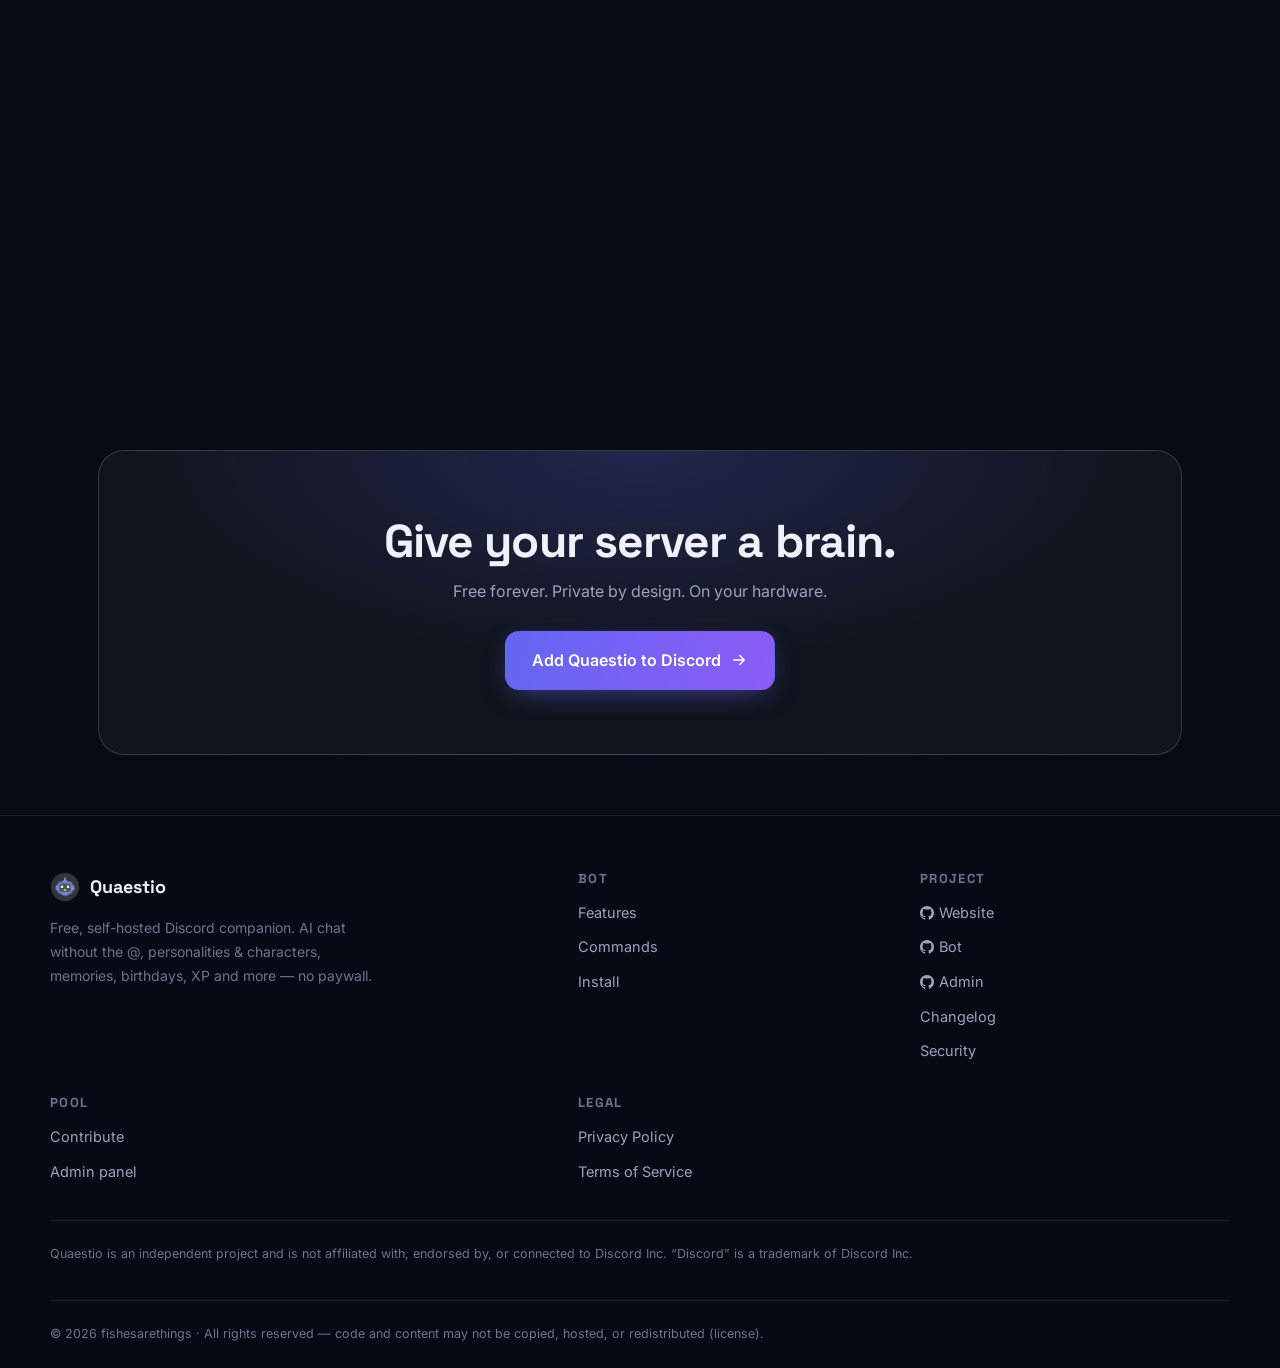
==== commit 56fce461: "Pool honesty (registered vs active), site truth 51, installer LaunchAgent" ====
--- a/index.html
+++ b/index.html
@@ -11,14 +11,14 @@
 <meta property="og:url" content="https://quaestio.online/">
 <meta name="twitter:card" content="summary_large_image">
 <meta name="twitter:title" content="Quaestio — Your server's own AI companion">
-<meta name="twitter:description" content="Free Discord AI companion: chat without @, 41 commands, XP, games, moderation. No paywall.">
+<meta name="twitter:description" content="Free Discord AI companion: chat without @, 51 commands, XP, games, moderation. No paywall.">
 <title>Quaestio — Your server's own AI companion</title>
 <link rel="canonical" href="https://quaestio.online/">
 <link rel="alternate" type="text/markdown" title="AI brief" href="https://quaestio.online/llms.txt">
 <link rel="service-desc" type="application/json" title="API catalog" href="https://quaestio.online/api-catalog.json">
 <link rel="help" title="Agent auth guide" href="https://quaestio.online/auth.md">
 <script type="application/ld+json">
-{"@context":"https://schema.org","@type":"SoftwareApplication","name":"Quaestio","operatingSystem":"Discord","applicationCategory":"CommunicationApplication","offers":{"@type":"Offer","price":"0","priceCurrency":"USD"},"description":"Free self-hosted Discord AI companion: keep-chatting AI, 6 personalities, characters, XP levels, birthdays, moderation, tags, games. 41 commands, no paywall.","url":"https://quaestio.online/","author":{"@type":"Organization","name":"Quaestio","url":"https://quaestio.online/"}}
+{"@context":"https://schema.org","@type":"SoftwareApplication","name":"Quaestio","operatingSystem":"Discord","applicationCategory":"CommunicationApplication","offers":{"@type":"Offer","price":"0","priceCurrency":"USD"},"description":"Free self-hosted Discord AI companion: keep-chatting AI, 6 personalities, characters, XP levels, birthdays, moderation, tags, games. 51 commands, no paywall.","url":"https://quaestio.online/","author":{"@type":"Organization","name":"Quaestio","url":"https://quaestio.online/"}}
 </script>
 <script type="application/ld+json">
 {"@context":"https://schema.org","@type":"FAQPage","mainEntity":[
@@ -309,7 +309,7 @@
 ▸  no Discord bot token asked — ever
 ▸  registers your node in the pool (anonymous)
 ▸  puts `quaestio` on your PATH — a full-screen interactive TUI</span></code></pre>
-        <div class="code-bar"><span class="ok">●</span> community hosting active · <a href="https://github.com/fishesarethings/discord-ai-companion-bot-pool/blob/main/install.sh">review source</a> · <a href="https://github.com/fishesarethings/quaestio-site/blob/main/CHANGELOG.md">changelog</a> · <a href="https://quaestio.online/security.html">security</a></div>
+        <div class="code-bar"><span class="ok">●</span> community hosting active · <a href="https://github.com/fishesarethings/discord-ai-companion-bot-pool/blob/main/install.sh">review source</a> · <a href="https://github.com/fishesarethings/quaestio-website/blob/main/CHANGELOG.md">changelog</a> · <a href="https://quaestio.online/security.html">security</a></div>
       </div>
     </div>
   </section>
@@ -321,7 +321,7 @@
     <div class="faq">
       <details class="faq-item reveal" open>
         <summary>Is it really free? What&rsquo;s the catch?</summary>
-        <p>Really free. The core — all 48 commands — has no paywall and no premium-gated features. Quaestio runs on the host&rsquo;s own hardware, so there&rsquo;s nothing to meter. Donations are welcome but never required.</p>
+        <p>Really free. The core — all 51 commands — has no paywall and no premium-gated features. Quaestio runs on the host&rsquo;s own hardware, so there&rsquo;s nothing to meter. Donations are welcome but never required.</p>
       </details>
       <details class="faq-item reveal">
         <summary>Can the AI run on a different computer, like Windows?</summary>
@@ -365,7 +365,7 @@
       </details>
       <details class="faq-item reveal">
         <summary>Is Quaestio open source?</summary>
-        <p>The code is view-only on GitHub (<a href="https://github.com/fishesarethings/quaestio-site">website</a>, <a href="https://github.com/fishesarethings/discord-ai-companion-bot-pool">bot</a>, <a href="https://github.com/fishesarethings/quaestio-admin">admin</a>, <a href="https://github.com/fishesarethings/quaestio-pool">pool</a>) under a proprietary license — read and learn, but don't copy, host, or redistribute. We keep it inspectable so you can verify what the installer does and how the pool handles data.</p>
+        <p>The code is view-only on GitHub (<a href="https://github.com/fishesarethings/quaestio-website">website</a>, <a href="https://github.com/fishesarethings/discord-ai-companion-bot-pool">bot</a>, <a href="https://github.com/fishesarethings/quaestio-admin-panel">admin</a>, <a href="https://github.com/fishesarethings/quaestio-pool-nodes">pool</a>) under a proprietary license — read and learn, but don't copy, host, or redistribute. We keep it inspectable so you can verify what the installer does and how the pool handles data.</p>
       </details>
       <details class="faq-item reveal">
         <summary>Who runs this, and how do I reach you?</summary>
@@ -403,10 +403,10 @@
     </div>
     <div class="footer-col">
       <h5>Project</h5>
-      <a href="https://github.com/fishesarethings/quaestio-site"><svg viewBox="0 0 16 16" width="14" height="14" fill="currentColor" aria-hidden="true" style="vertical-align:-2px;margin-right:5px"><path d="M8 0C3.58 0 0 3.58 0 8c0 3.54 2.29 6.53 5.47 7.59.4.07.55-.17.55-.38 0-.19-.01-.82-.01-1.49-2.01.37-2.53-.49-2.69-.94-.09-.23-.48-.94-.82-1.13-.28-.15-.68-.52-.01-.53.63-.01 1.08.58 1.23.82.72 1.21 1.87.87 2.33.66.07-.52.28-.87.51-1.07-1.78-.2-3.64-.89-3.64-3.95 0-.87.31-1.59.82-2.15-.08-.2-.36-1.02.08-2.12 0 0 .67-.21 2.2.82.64-.18 1.32-.27 2-.27.68 0 1.36.09 2 .27 1.53-1.04 2.2-.82 2.2-.82.44 1.1.16 1.92.08 2.12.51.56.82 1.27.82 2.15 0 3.07-1.87 3.75-3.65 3.95.29.25.54.73.54 1.48 0 1.07-.01 1.93-.01 2.2 0 .21.15.46.55.38A8.013 8.013 0 0 0 16 8c0-4.42-3.58-8-8-8z"/></svg>Website</a>
+      <a href="https://github.com/fishesarethings/quaestio-website"><svg viewBox="0 0 16 16" width="14" height="14" fill="currentColor" aria-hidden="true" style="vertical-align:-2px;margin-right:5px"><path d="M8 0C3.58 0 0 3.58 0 8c0 3.54 2.29 6.53 5.47 7.59.4.07.55-.17.55-.38 0-.19-.01-.82-.01-1.49-2.01.37-2.53-.49-2.69-.94-.09-.23-.48-.94-.82-1.13-.28-.15-.68-.52-.01-.53.63-.01 1.08.58 1.23.82.72 1.21 1.87.87 2.33.66.07-.52.28-.87.51-1.07-1.78-.2-3.64-.89-3.64-3.95 0-.87.31-1.59.82-2.15-.08-.2-.36-1.02.08-2.12 0 0 .67-.21 2.2.82.64-.18 1.32-.27 2-.27.68 0 1.36.09 2 .27 1.53-1.04 2.2-.82 2.2-.82.44 1.1.16 1.92.08 2.12.51.56.82 1.27.82 2.15 0 3.07-1.87 3.75-3.65 3.95.29.25.54.73.54 1.48 0 1.07-.01 1.93-.01 2.2 0 .21.15.46.55.38A8.013 8.013 0 0 0 16 8c0-4.42-3.58-8-8-8z"/></svg>Website</a>
       <a href="https://github.com/fishesarethings/discord-ai-companion-bot-pool"><svg viewBox="0 0 16 16" width="14" height="14" fill="currentColor" aria-hidden="true" style="vertical-align:-2px;margin-right:5px"><path d="M8 0C3.58 0 0 3.58 0 8c0 3.54 2.29 6.53 5.47 7.59.4.07.55-.17.55-.38 0-.19-.01-.82-.01-1.49-2.01.37-2.53-.49-2.69-.94-.09-.23-.48-.94-.82-1.13-.28-.15-.68-.52-.01-.53.63-.01 1.08.58 1.23.82.72 1.21 1.87.87 2.33.66.07-.52.28-.87.51-1.07-1.78-.2-3.64-.89-3.64-3.95 0-.87.31-1.59.82-2.15-.08-.2-.36-1.02.08-2.12 0 0 .67-.21 2.2.82.64-.18 1.32-.27 2-.27.68 0 1.36.09 2 .27 1.53-1.04 2.2-.82 2.2-.82.44 1.1.16 1.92.08 2.12.51.56.82 1.27.82 2.15 0 3.07-1.87 3.75-3.65 3.95.29.25.54.73.54 1.48 0 1.07-.01 1.93-.01 2.2 0 .21.15.46.55.38A8.013 8.013 0 0 0 16 8c0-4.42-3.58-8-8-8z"/></svg>Bot</a>
-      <a href="https://github.com/fishesarethings/quaestio-admin"><svg viewBox="0 0 16 16" width="14" height="14" fill="currentColor" aria-hidden="true" style="vertical-align:-2px;margin-right:5px"><path d="M8 0C3.58 0 0 3.58 0 8c0 3.54 2.29 6.53 5.47 7.59.4.07.55-.17.55-.38 0-.19-.01-.82-.01-1.49-2.01.37-2.53-.49-2.69-.94-.09-.23-.48-.94-.82-1.13-.28-.15-.68-.52-.01-.53.63-.01 1.08.58 1.23.82.72 1.21 1.87.87 2.33.66.07-.52.28-.87.51-1.07-1.78-.2-3.64-.89-3.64-3.95 0-.87.31-1.59.82-2.15-.08-.2-.36-1.02.08-2.12 0 0 .67-.21 2.2.82.64-.18 1.32-.27 2-.27.68 0 1.36.09 2 .27 1.53-1.04 2.2-.82 2.2-.82.44 1.1.16 1.92.08 2.12.51.56.82 1.27.82 2.15 0 3.07-1.87 3.75-3.65 3.95.29.25.54.73.54 1.48 0 1.07-.01 1.93-.01 2.2 0 .21.15.46.55.38A8.013 8.013 0 0 0 16 8c0-4.42-3.58-8-8-8z"/></svg>Admin</a>
-      <a href="https://github.com/fishesarethings/quaestio-site/blob/main/CHANGELOG.md">Changelog</a>
+      <a href="https://github.com/fishesarethings/quaestio-admin-panel"><svg viewBox="0 0 16 16" width="14" height="14" fill="currentColor" aria-hidden="true" style="vertical-align:-2px;margin-right:5px"><path d="M8 0C3.58 0 0 3.58 0 8c0 3.54 2.29 6.53 5.47 7.59.4.07.55-.17.55-.38 0-.19-.01-.82-.01-1.49-2.01.37-2.53-.49-2.69-.94-.09-.23-.48-.94-.82-1.13-.28-.15-.68-.52-.01-.53.63-.01 1.08.58 1.23.82.72 1.21 1.87.87 2.33.66.07-.52.28-.87.51-1.07-1.78-.2-3.64-.89-3.64-3.95 0-.87.31-1.59.82-2.15-.08-.2-.36-1.02.08-2.12 0 0 .67-.21 2.2.82.64-.18 1.32-.27 2-.27.68 0 1.36.09 2 .27 1.53-1.04 2.2-.82 2.2-.82.44 1.1.16 1.92.08 2.12.51.56.82 1.27.82 2.15 0 3.07-1.87 3.75-3.65 3.95.29.25.54.73.54 1.48 0 1.07-.01 1.93-.01 2.2 0 .21.15.46.55.38A8.013 8.013 0 0 0 16 8c0-4.42-3.58-8-8-8z"/></svg>Admin</a>
+      <a href="https://github.com/fishesarethings/quaestio-website/blob/main/CHANGELOG.md">Changelog</a>
       <a href="security.html">Security</a>
     </div>
     <div class="footer-col">
@@ -421,7 +421,7 @@
     </div>
   </div>
   <p class="footer-disclaimer">Quaestio is an independent project and is not affiliated with, endorsed by, or connected to Discord Inc. &ldquo;Discord&rdquo; is a trademark of Discord Inc.</p>
-  <p class="footer-disclaimer">© 2026 fishesarethings · All rights reserved — code and content may not be copied, hosted, or redistributed (<a href="https://github.com/fishesarethings/quaestio-site/blob/main/LICENSE.md">license</a>).</p>
+  <p class="footer-disclaimer">© 2026 fishesarethings · All rights reserved — code and content may not be copied, hosted, or redistributed (<a href="https://github.com/fishesarethings/quaestio-website/blob/main/LICENSE.md">license</a>).</p>
 </footer>
 
 
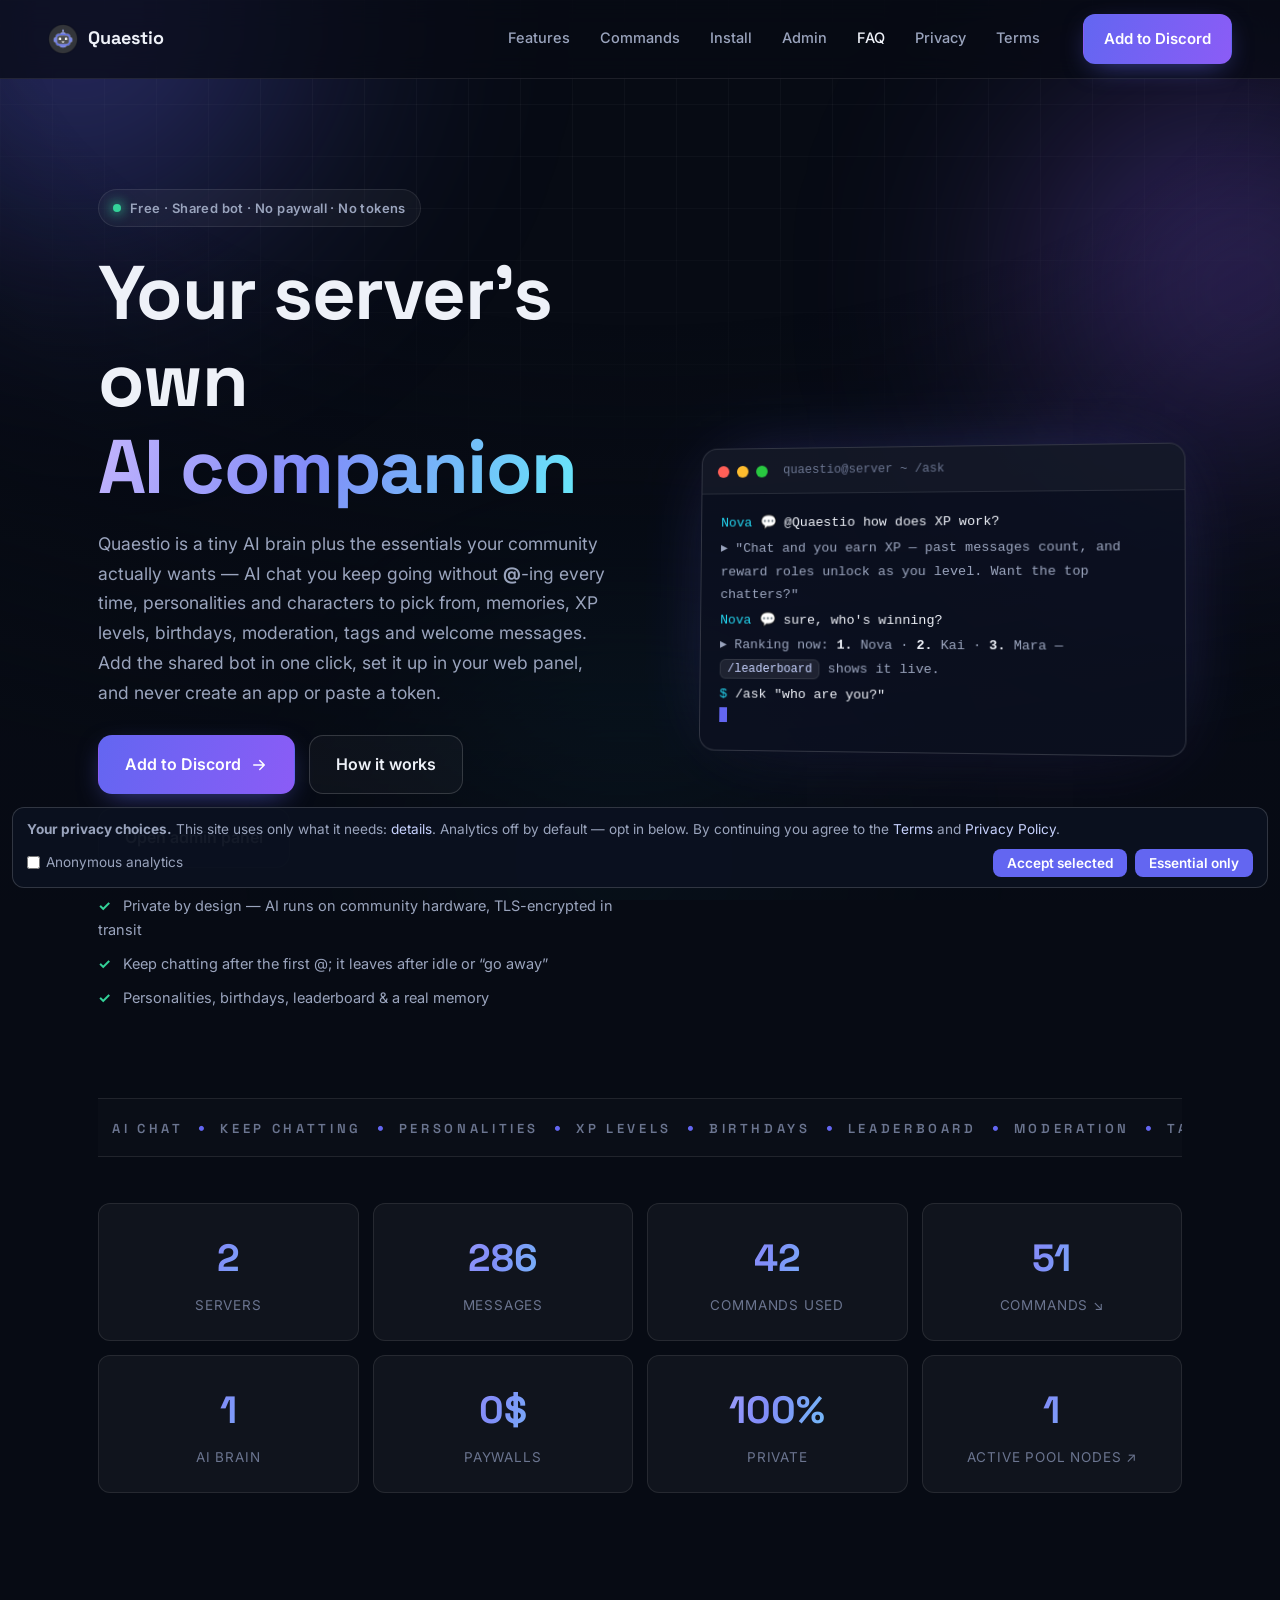
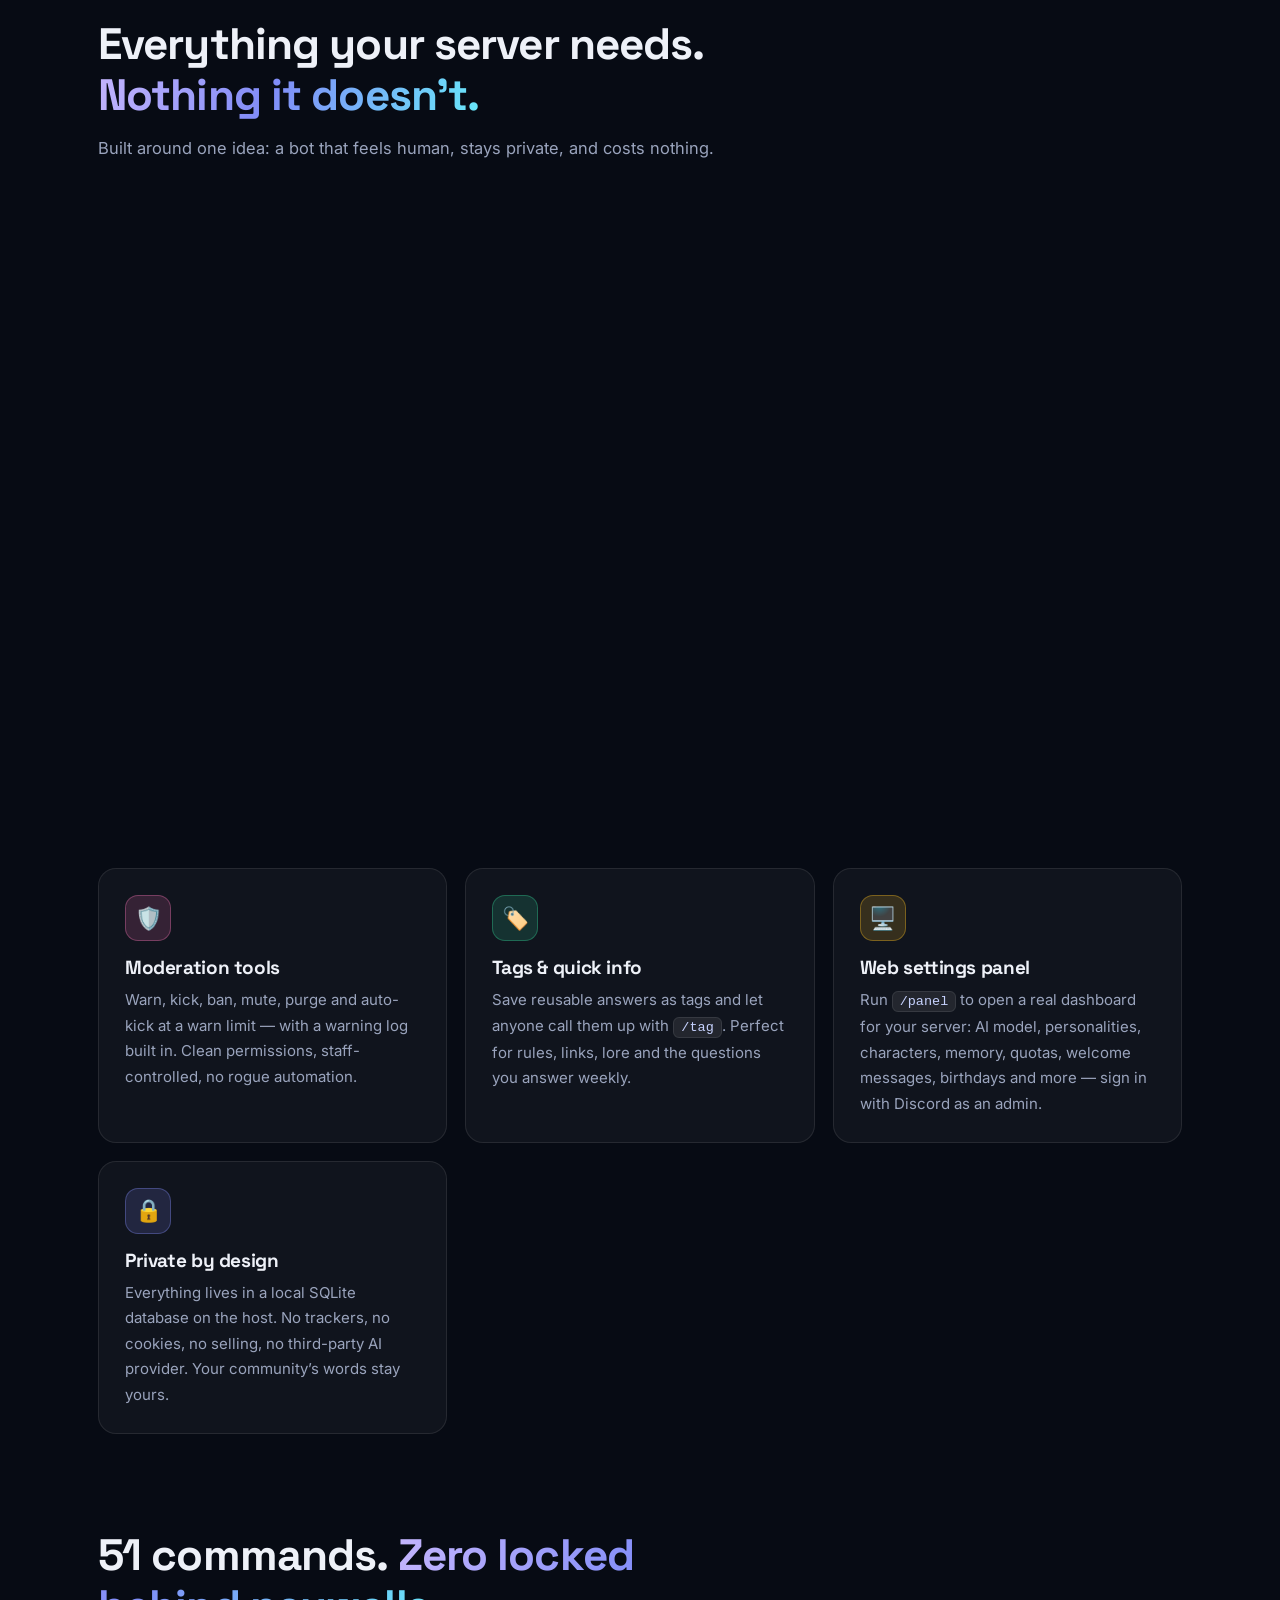
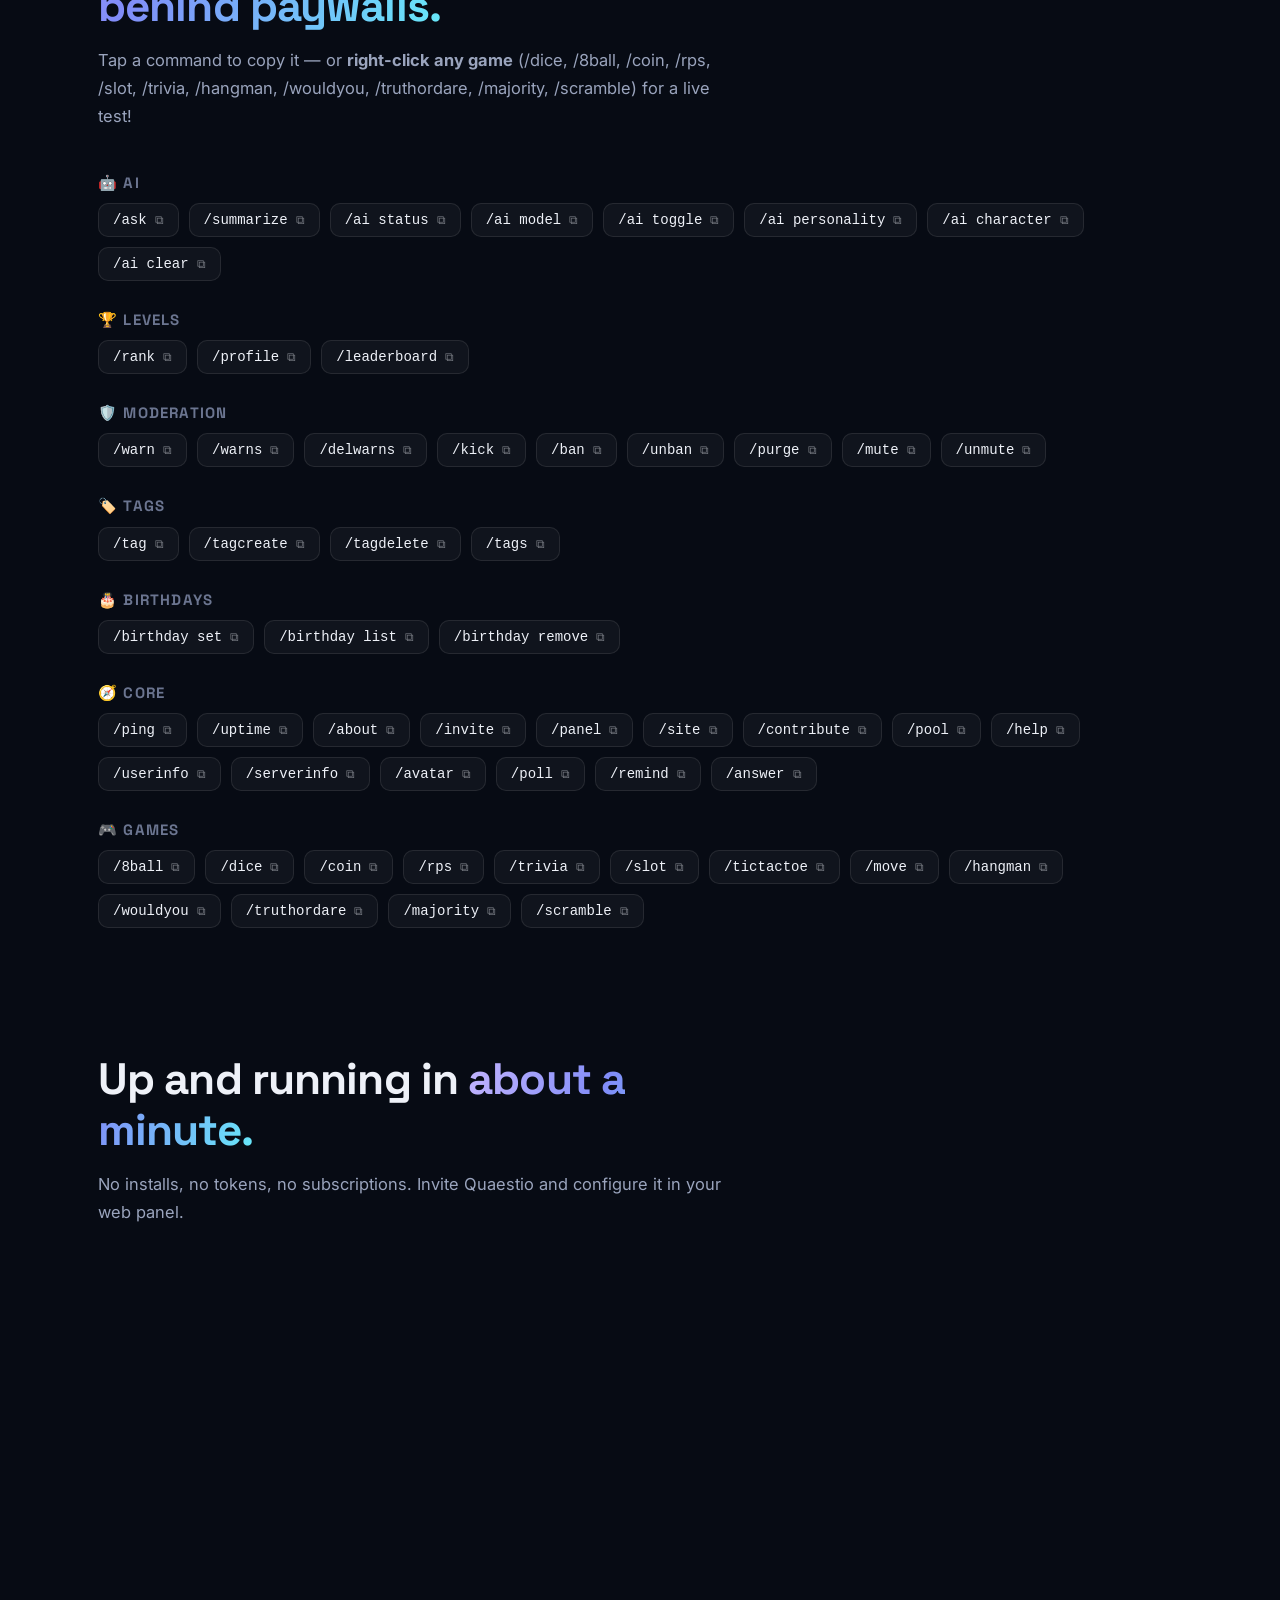
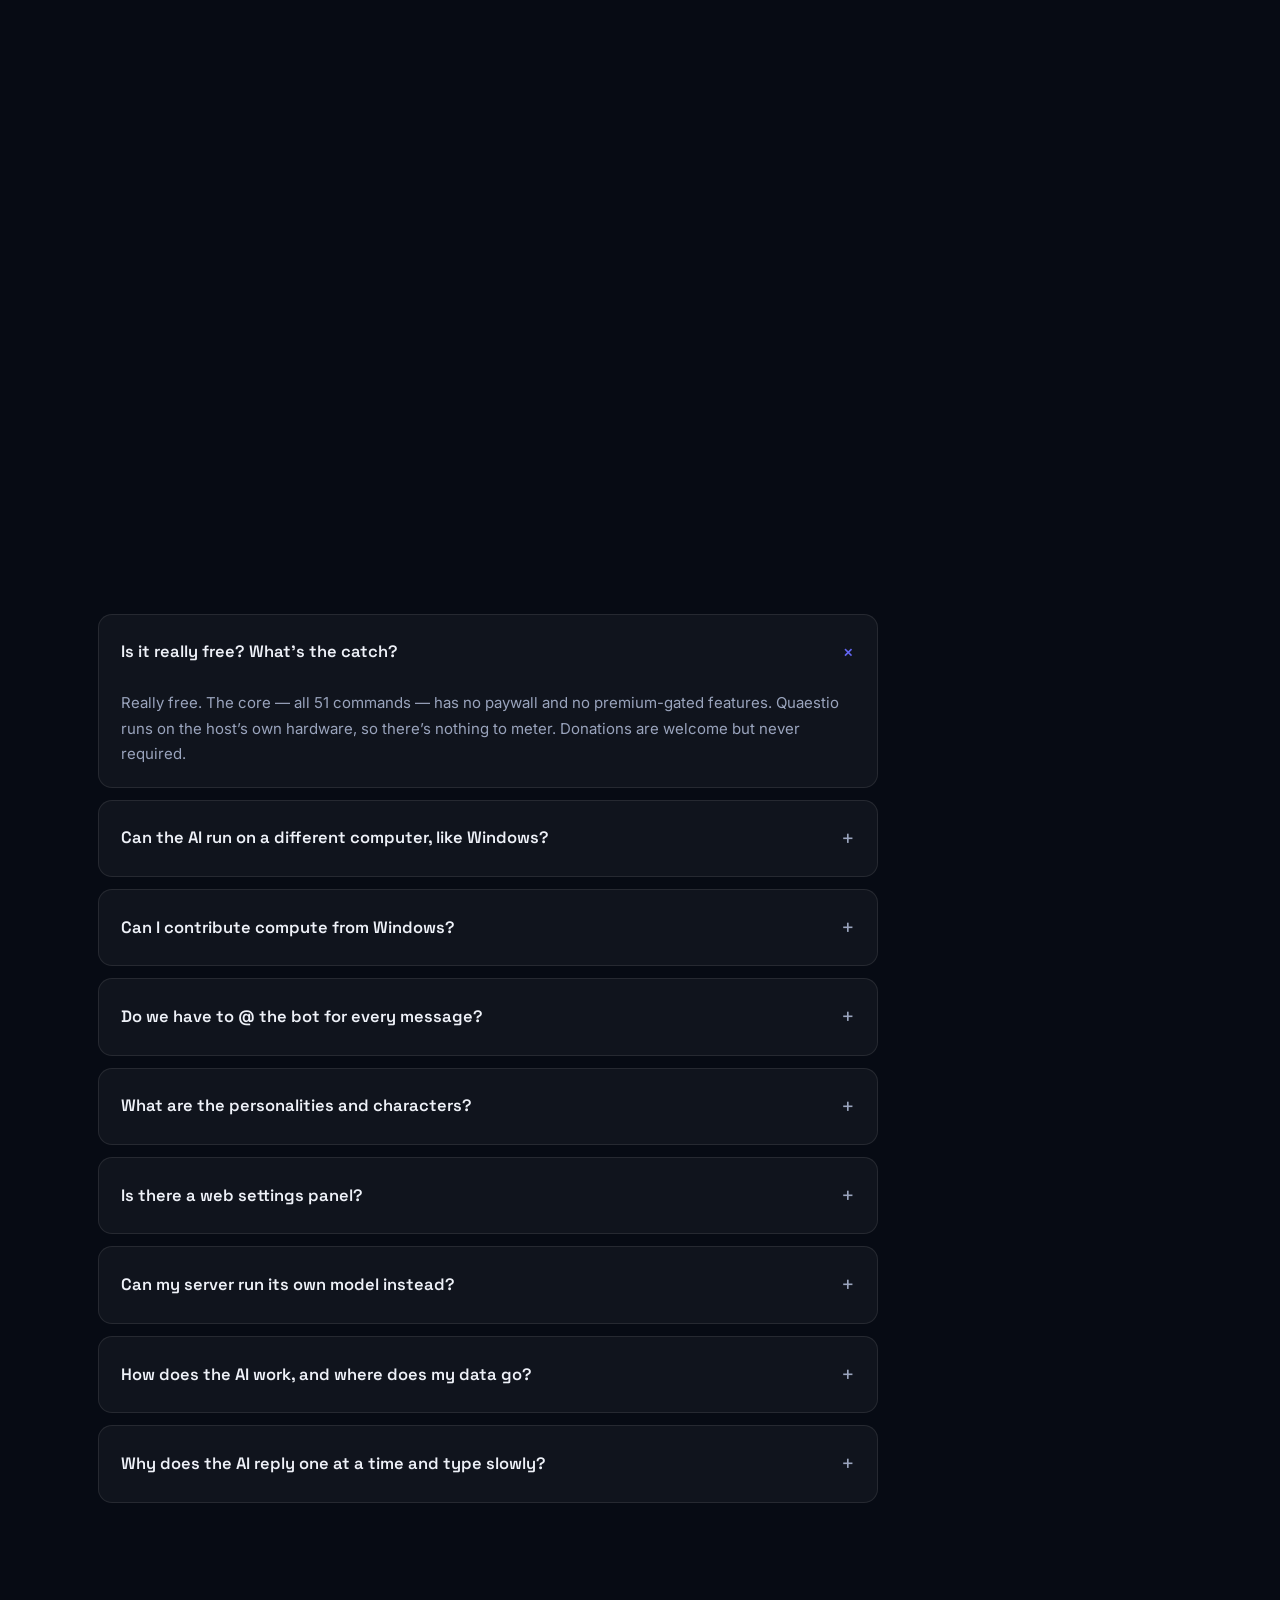
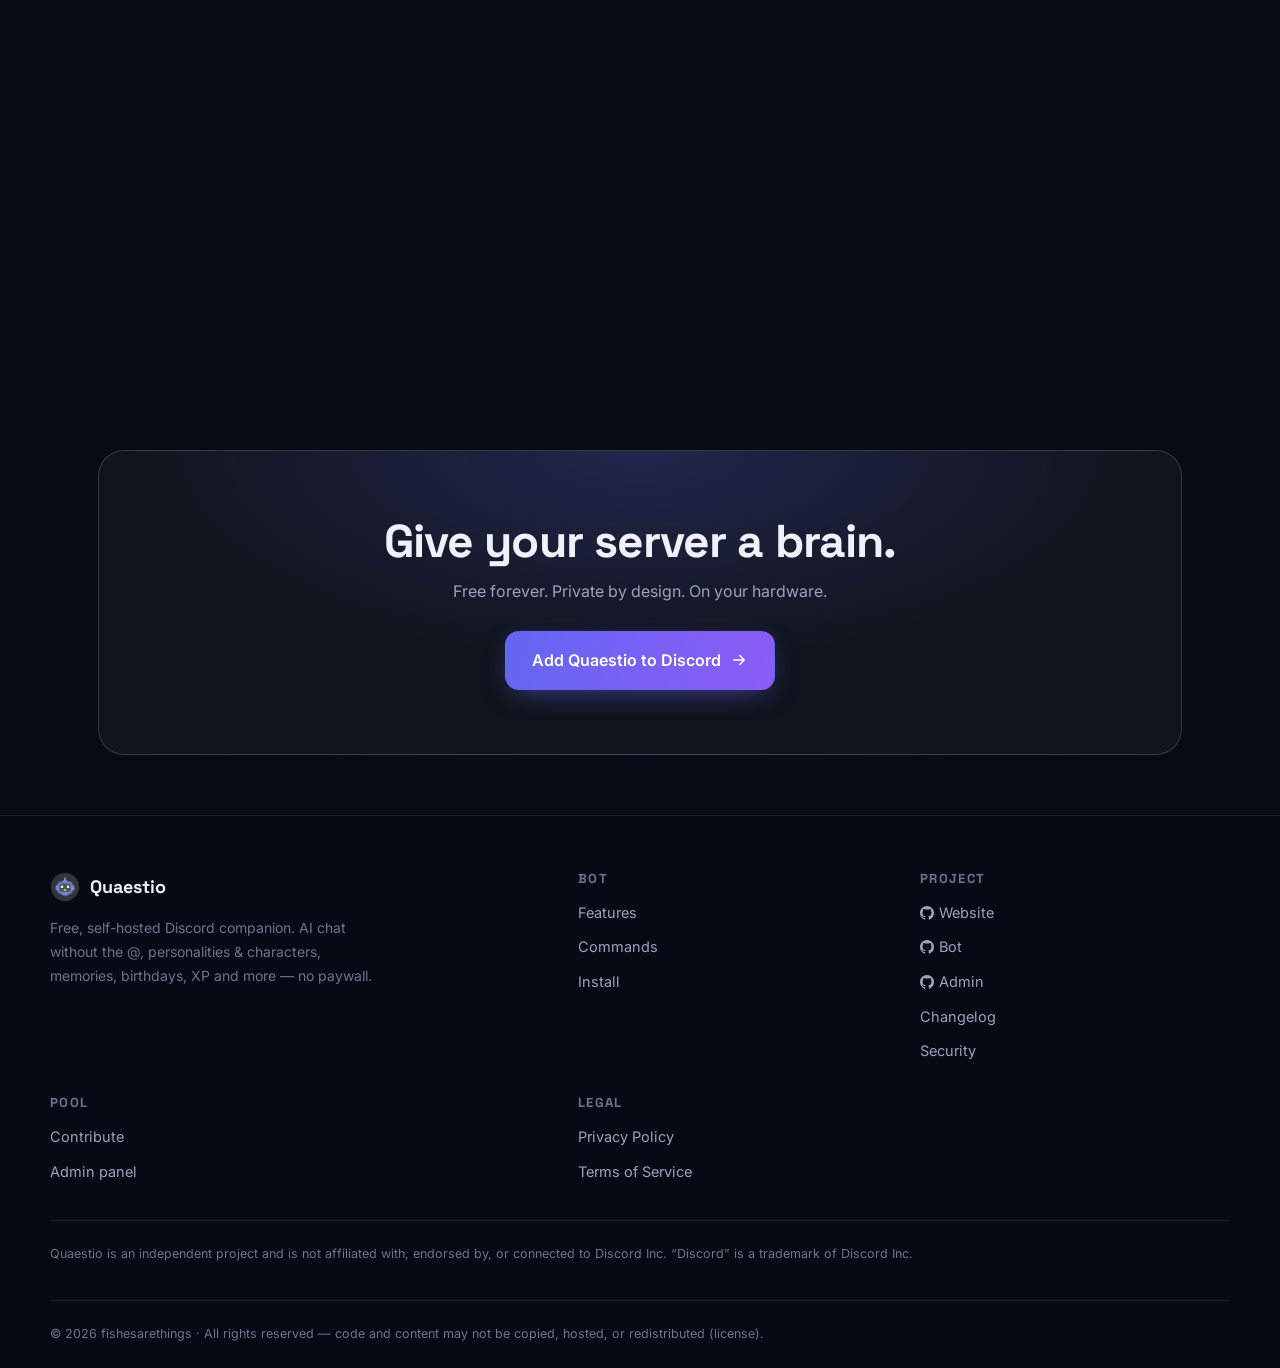
==== commit ccbbdb1f: "Instant stat first-paint + immediate poll" ====
--- a/index.html
+++ b/index.html
@@ -101,13 +101,13 @@
 
   <section class="stats reveal">
     <div class="stat"><span class="stat-num" data-count="2" id="stat-servers">2</span><span class="stat-label">Servers</span></div>
-    <div class="stat"><span class="stat-num" data-count="0" id="stat-messages">0</span><span class="stat-label">Messages</span></div>
-    <div class="stat"><span class="stat-num" data-count="0" id="stat-cmds">0</span><span class="stat-label">Commands used</span></div>
+    <div class="stat"><span class="stat-num" data-count="286" id="stat-messages">286</span><span class="stat-label">Messages</span></div>
+    <div class="stat"><span class="stat-num" data-count="42" id="stat-cmds">42</span><span class="stat-label">Commands used</span></div>
     <div class="stat stat-link" data-href="#commands" title="Browse all commands"><span class="stat-num" data-count="51">51</span><span class="stat-label">Commands ↘</span></div>
     <div class="stat"><span class="stat-num" data-count="1">1</span><span class="stat-label">AI brain</span></div>
     <div class="stat"><span class="stat-num" data-count="0" data-suffix="$">0$</span><span class="stat-label">Paywalls</span></div>
     <div class="stat"><span class="stat-num" data-count="100" data-suffix="%">100%</span><span class="stat-label">Private</span></div>
-    <div class="stat stat-link" data-href="https://pool.quaestio.online" title="See live pool nodes"><span class="stat-num" data-count="0" id="stat-nodes">0</span><span class="stat-label">Active pool nodes ↗</span></div>
+    <div class="stat stat-link" data-href="https://pool.quaestio.online" title="See live pool nodes"><span class="stat-num" data-count="1" id="stat-nodes">1</span><span class="stat-label">Active pool nodes ↗</span></div>
   </section>
 
   <section class="section" id="features">
